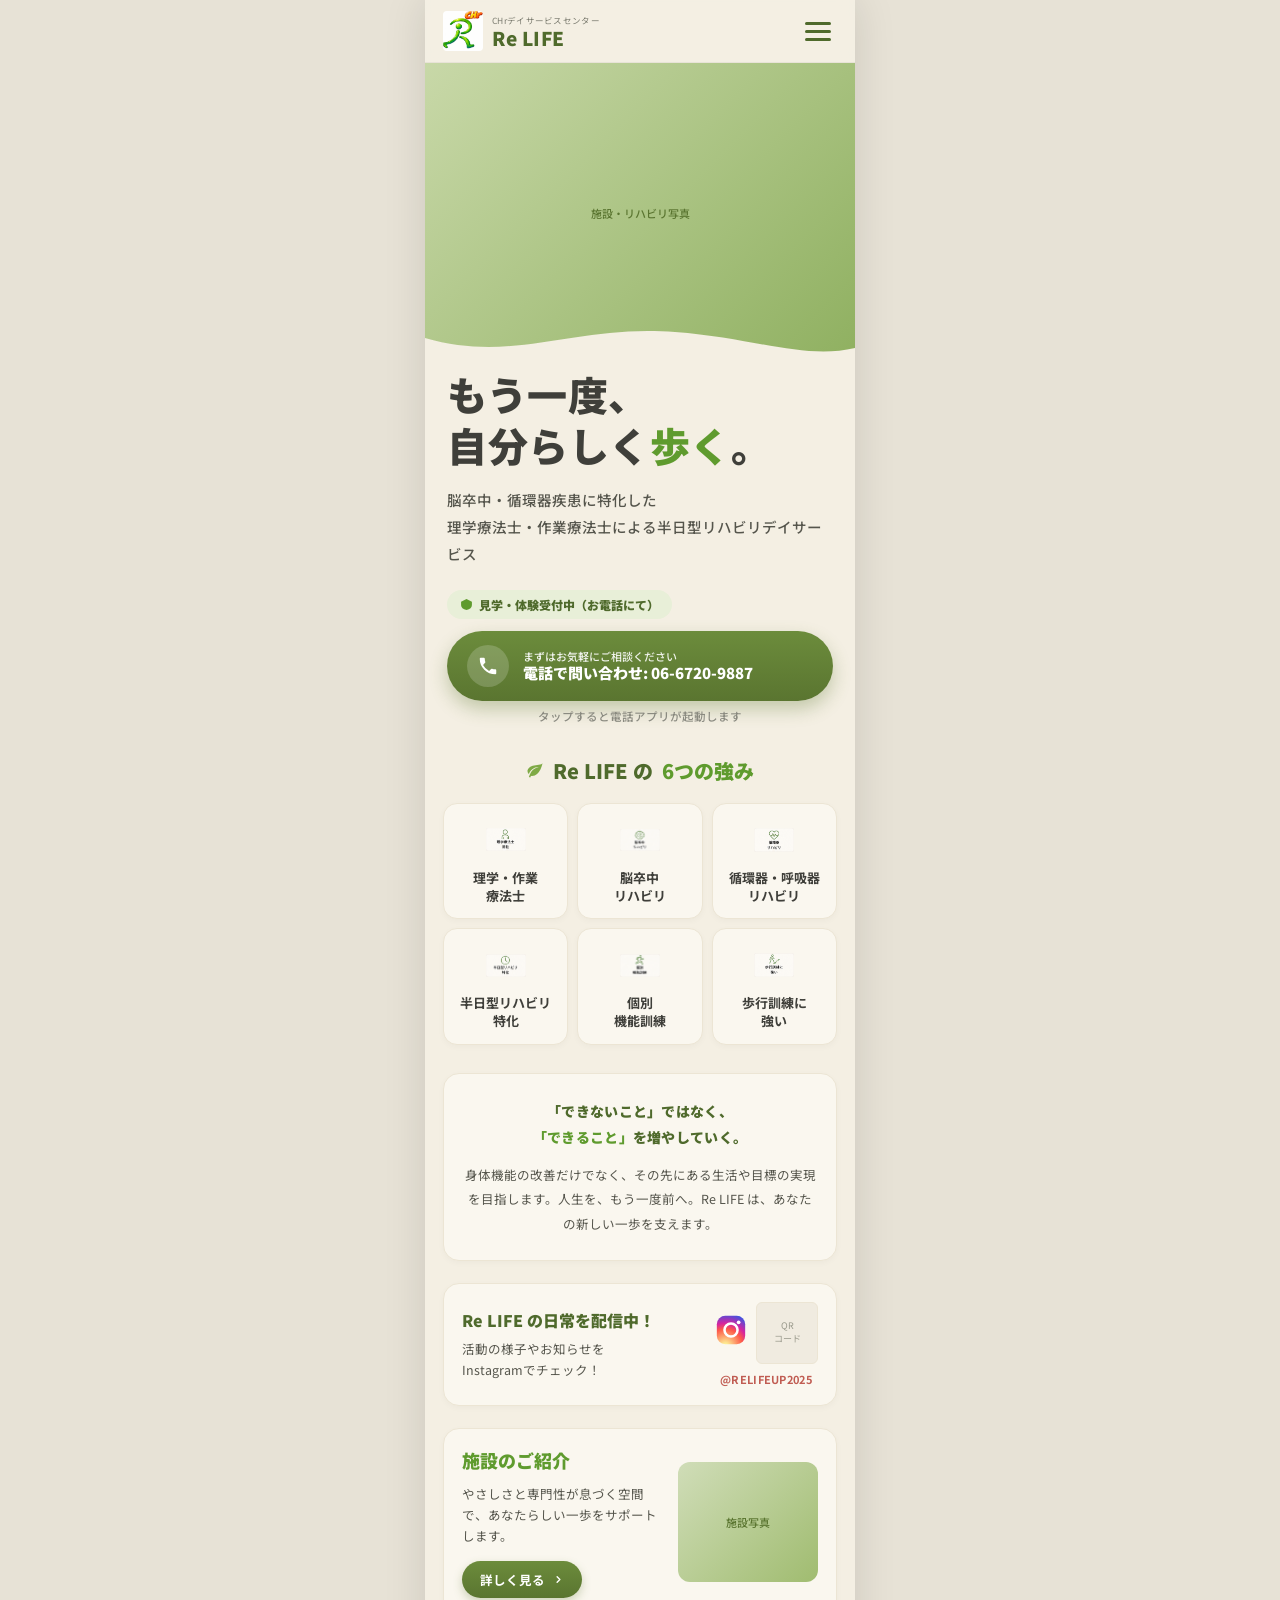
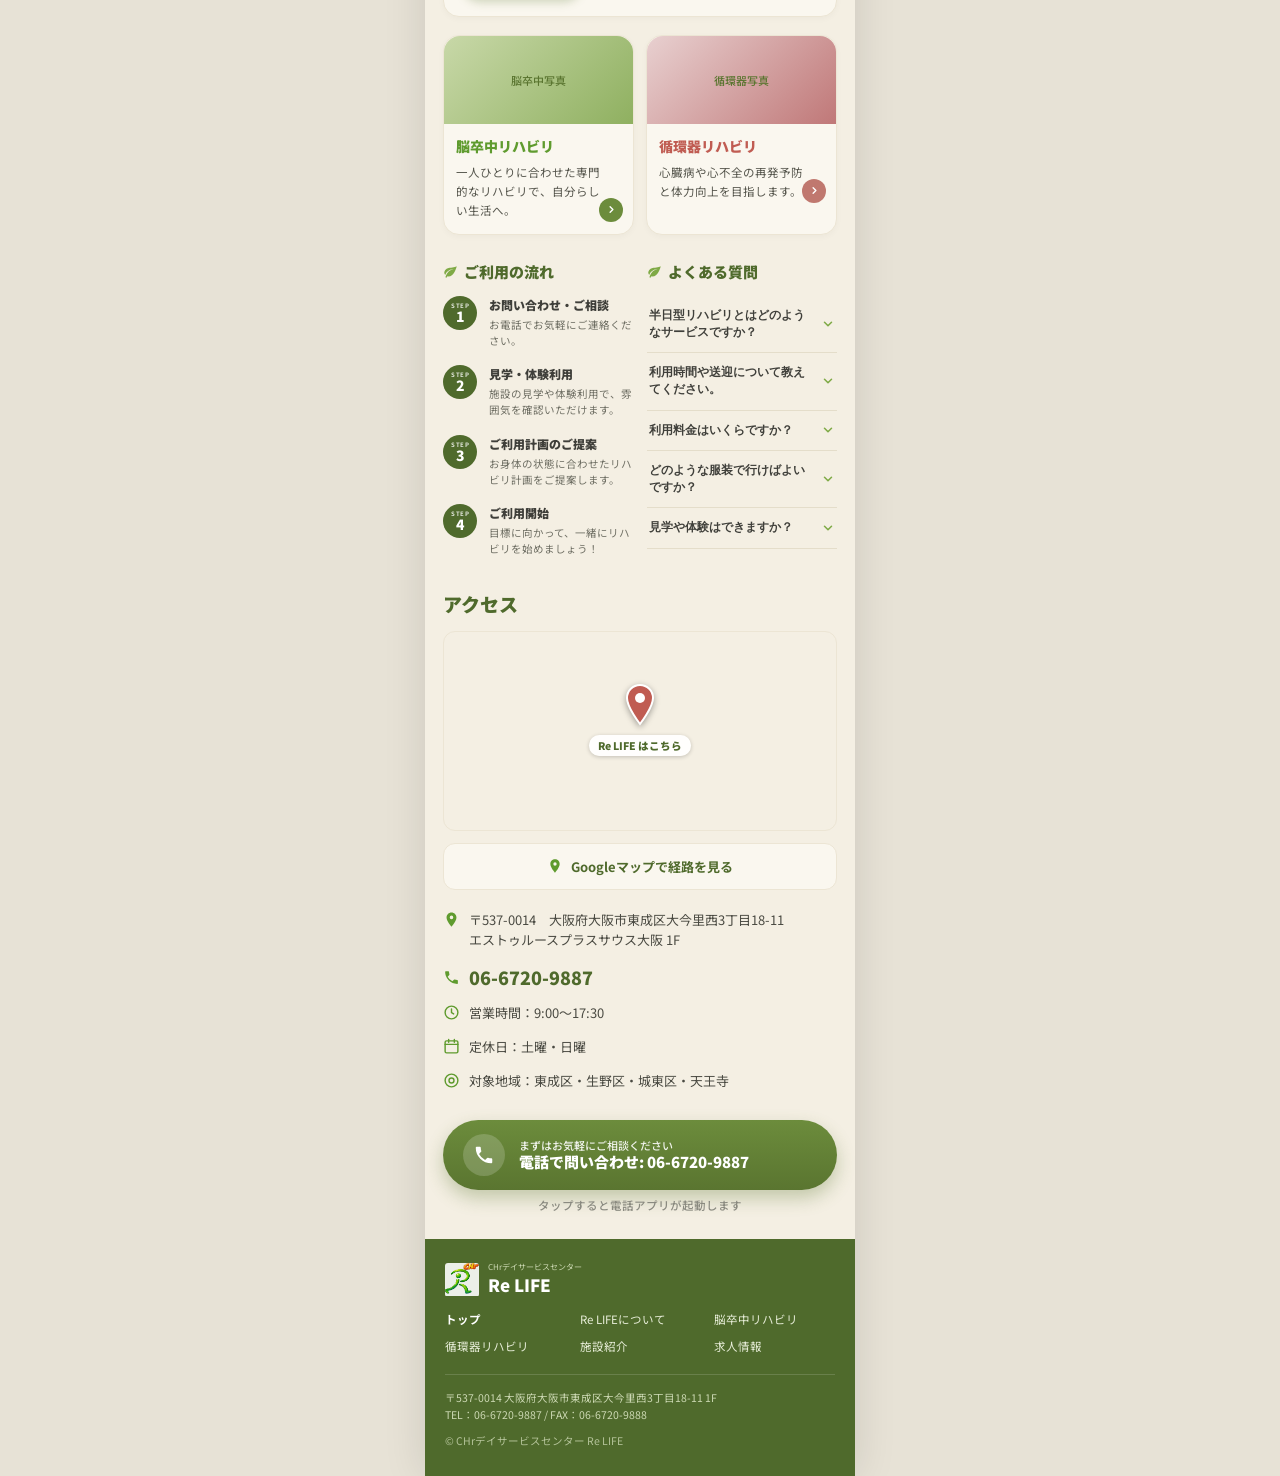
==== index.html @ 4ea11480 "施設紹介ページを新規作成、TOPページのフッターナビを他ページと統一" ====
<!DOCTYPE html>
<html lang="ja">
<head>
<meta charset="UTF-8">
<meta name="viewport" content="width=device-width, initial-scale=1">
<title>CHrデイサービスセンター Re LIFE｜脳卒中・循環器リハビリ専門の半日型デイサービス</title>
<meta name="description" content="大阪市東成区の半日型リハビリデイサービス。理学療法士常駐で脳卒中・循環器疾患に特化。歩行訓練・個別機能訓練で在宅生活を支援します。">
<link rel="preconnect" href="https://fonts.googleapis.com">
<link rel="preconnect" href="https://fonts.gstatic.com" crossorigin>
<link href="https://fonts.googleapis.com/css2?family=Noto+Sans+JP:wght@400;500;700;900&display=swap" rel="stylesheet">
<link rel="stylesheet" href="style.css">
</head>
<body>
<div class="lp">

  <!-- HEADER -->
  <header class="site-header">
    <a href="index.html" class="site-header__logo">
      <img src="素材/ロゴ/logo_chr_relife.jpg" alt="Re LIFE ロゴ" class="site-header__logo-img">
      <div>
        <div class="site-header__sub">CHrデイサービスセンター</div>
        <div class="site-header__name">Re LIFE</div>
      </div>
    </a>
    <button class="menu-btn" onclick="toggleMenu()" aria-label="メニュー">
      <span></span><span></span><span></span>
    </button>
  </header>

  <!-- NAV DRAWER -->
  <nav class="nav-drawer" id="navDrawer">
    <button class="nav-drawer__close" onclick="toggleMenu()" aria-label="閉じる">✕</button>
    <ul>
      <li><a href="index.html" class="current">トップ</a></li>
      <li><a href="about.html">Re LIFEについて</a></li>
      <li><a href="nosotchu-reha.html">脳卒中リハビリ</a></li>
      <li><a href="junkanki-reha.html">循環器リハビリ</a></li>
      <li><a href="facility.html">施設紹介</a></li>
      <li><a href="recruit.html">求人情報</a></li>
    </ul>
    <a href="tel:0667209887" class="nav-drawer__tel">
      <svg viewBox="0 0 24 24" width="18" height="18" fill="#5f9b2e" aria-hidden="true"><path d="M6.62 10.79a15.53 15.53 0 0 0 6.59 6.59l2.2-2.2a1 1 0 0 1 1.02-.24 11.36 11.36 0 0 0 3.57.57 1 1 0 0 1 1 1V20a1 1 0 0 1-1 1A17 17 0 0 1 3 4a1 1 0 0 1 1-1h3.5a1 1 0 0 1 1 1c0 1.25.2 2.45.57 3.57a1 1 0 0 1-.25 1.02l-2.2 2.2z"></path></svg>
      06-6720-9887
    </a>
  </nav>

  <!-- HERO -->
  <section style="position:relative;">
    <div style="position:relative;width:100%;height:300px;overflow:hidden;">
      <div class="img-ph">施設・リハビリ写真</div>
      <svg viewBox="0 0 430 46" preserveAspectRatio="none" style="position:absolute;left:0;bottom:-1px;width:100%;height:46px;display:block;" aria-hidden="true">
        <path d="M0,46 L0,20 C90,46 150,6 250,14 C330,20 380,42 430,30 L430,46 Z" fill="#f4efe3"></path>
      </svg>
    </div>
    <div style="padding:6px 22px 4px;">
      <h1 style="font-size:40px;font-weight:900;line-height:1.28;letter-spacing:.5px;">もう一度、<br>自分らしく<span style="color:var(--green);">歩く</span>。</h1>
      <p style="margin-top:16px;font-size:14.5px;line-height:1.85;color:var(--text-body);font-weight:500;">脳卒中・循環器疾患に特化した<br>理学療法士・作業療法士による半日型リハビリデイサービス</p>
    </div>
    <div style="padding:18px 22px 6px;">
      <div style="display:inline-flex;align-items:center;gap:6px;background:var(--green-pale);color:var(--green-dark);font-size:12px;font-weight:900;padding:6px 13px;border-radius:30px;margin-bottom:12px;">
        <svg viewBox="0 0 24 24" width="13" height="13" fill="var(--green)" aria-hidden="true"><path d="M12 2L2 7v6c0 5 3.5 8 10 9 6.5-1 10-4 10-9V7L12 2z"></path></svg>
        見学・体験受付中（お電話にて）
      </div>
      <a href="tel:0667209887" class="cta-bar">
        <span class="cta-bar__icon">
          <svg viewBox="0 0 24 24" width="22" height="22" fill="#fff" aria-hidden="true"><path d="M6.62 10.79a15.53 15.53 0 0 0 6.59 6.59l2.2-2.2a1 1 0 0 1 1.02-.24 11.36 11.36 0 0 0 3.57.57 1 1 0 0 1 1 1V20a1 1 0 0 1-1 1A17 17 0 0 1 3 4a1 1 0 0 1 1-1h3.5a1 1 0 0 1 1 1c0 1.25.2 2.45.57 3.57a1 1 0 0 1-.25 1.02l-2.2 2.2z"></path></svg>
        </span>
        <div class="cta-bar__text">
          <small>まずはお気軽にご相談ください</small>
          <strong>電話で問い合わせ: 06-6720-9887</strong>
        </div>
      </a>
      <p class="tel-note">タップすると電話アプリが起動します</p>
    </div>
  </section>

  <!-- STRENGTHS -->
  <section style="padding:26px 18px 8px;">
    <h2 class="section-heading">
      <svg viewBox="0 0 24 24" width="18" height="18" fill="var(--green-light)" aria-hidden="true"><path d="M17 8C8 10 5.9 16.17 3.82 21.34l1.89.66.95-2.3c.48.17.98.3 1.34.3C19 20 22 3 22 3c-1 2-8 2.25-13 3.25S2 11.5 2 13.5s1.75 3.75 1.75 3.75C7 8 17 8 17 8z"></path></svg>
      Re LIFE の <span style="color:var(--green);">6つの強み</span>
    </h2>
    <div class="strength-grid">
      <div class="strength-card">
        <img src="素材/アイコン/1_rigakuryoho.png" alt="" width="40" height="40">
        <div class="strength-card__label">理学・作業<br>療法士</div>
      </div>
      <div class="strength-card">
        <img src="素材/アイコン/2_nosotchu.png" alt="" width="40" height="40">
        <div class="strength-card__label">脳卒中<br>リハビリ</div>
      </div>
      <div class="strength-card">
        <img src="素材/アイコン/3_junkanki.png" alt="" width="40" height="40">
        <div class="strength-card__label">循環器・呼吸器<br>リハビリ</div>
      </div>
      <div class="strength-card">
        <img src="素材/アイコン/4_han-nichigata.png" alt="" width="40" height="40">
        <div class="strength-card__label">半日型リハビリ<br>特化</div>
      </div>
      <div class="strength-card">
        <img src="素材/アイコン/5_kobetsu.png" alt="" width="40" height="40">
        <div class="strength-card__label">個別<br>機能訓練</div>
      </div>
      <div class="strength-card">
        <img src="素材/アイコン/6_hokokunren.png" alt="" width="40" height="40">
        <div class="strength-card__label">歩行訓練に<br>強い</div>
      </div>
    </div>
  </section>

  <!-- PHILOSOPHY -->
  <section style="padding:20px 18px 8px;">
    <div class="card" style="padding:24px 20px;text-align:center;">
      <p style="font-size:14px;font-weight:900;line-height:1.9;color:var(--green-dark);letter-spacing:.3px;">「できないこと」ではなく、<br><span style="color:var(--green);">「できること」</span>を増やしていく。</p>
      <p style="margin-top:12px;font-size:12.5px;line-height:1.95;color:var(--text-body);">身体機能の改善だけでなく、その先にある生活や目標の実現を目指します。人生を、もう一度前へ。Re LIFE は、あなたの新しい一歩を支えます。</p>
    </div>
  </section>

  <!-- INSTAGRAM -->
  <section style="padding:14px 18px;">
    <div class="card" style="padding:18px;display:flex;align-items:center;gap:14px;">
      <div style="flex:1;">
        <h3 style="font-size:16px;font-weight:900;color:var(--green-dark);margin-bottom:7px;">Re LIFE の日常を配信中！</h3>
        <p style="font-size:12.5px;line-height:1.65;color:var(--text-body);">活動の様子やお知らせを<br>Instagramでチェック！</p>
      </div>
      <div style="text-align:center;flex:none;">
        <div style="display:flex;align-items:center;justify-content:center;gap:8px;margin-bottom:7px;">
          <a href="https://www.instagram.com/relifeup2025" target="_blank" rel="noopener noreferrer" aria-label="Instagram @relifeup2025">
            <svg viewBox="0 0 24 24" width="34" height="34">
              <defs><radialGradient id="ig" cx="30%" cy="107%" r="135%"><stop offset="0%" stop-color="#fdf497"></stop><stop offset="5%" stop-color="#fdf497"></stop><stop offset="45%" stop-color="#fd5949"></stop><stop offset="60%" stop-color="#d6249f"></stop><stop offset="90%" stop-color="#285AEB"></stop></radialGradient></defs>
              <rect x="2" y="2" width="20" height="20" rx="6" fill="url(#ig)"></rect>
              <circle cx="12" cy="12" r="4.6" fill="none" stroke="#fff" stroke-width="1.8"></circle>
              <circle cx="17.4" cy="6.6" r="1.3" fill="#fff"></circle>
            </svg>
          </a>
          <!-- QRコードをここに差し替え -->
          <div style="width:62px;height:62px;border:1px solid var(--card-border);border-radius:6px;background:#f0ebe0;display:flex;align-items:center;justify-content:center;">
            <span style="font-size:9px;color:#9a9a8c;text-align:center;line-height:1.4;">QR<br>コード</span>
          </div>
        </div>
        <div style="font-size:11px;font-weight:700;color:var(--red);letter-spacing:.3px;">@RELIFEUP2025</div>
      </div>
    </div>
  </section>

  <!-- FACILITY -->
  <section style="padding:8px 18px;">
    <div class="card" style="padding:18px;display:flex;gap:14px;align-items:center;">
      <div style="flex:1;">
        <h3 style="font-size:18px;font-weight:900;color:var(--green);margin-bottom:10px;">施設のご紹介</h3>
        <p style="font-size:12.5px;line-height:1.7;color:var(--text-body);margin-bottom:14px;">やさしさと専門性が息づく空間で、あなたらしい一歩をサポートします。</p>
        <a href="facility.html" style="display:inline-flex;align-items:center;gap:8px;text-decoration:none;background:linear-gradient(180deg,var(--green-mid),var(--green-btn));color:#fff;font-size:12.5px;font-weight:700;padding:9px 18px;border-radius:30px;box-shadow:0 4px 10px rgba(90,117,48,.28);">
          詳しく見る
          <svg viewBox="0 0 24 24" width="11" height="11" fill="none" stroke="#fff" stroke-width="3" stroke-linecap="round" stroke-linejoin="round" aria-hidden="true"><path d="M9 6l6 6-6 6"></path></svg>
        </a>
      </div>
      <!-- 施設写真をここに差し替え -->
      <div style="width:140px;height:120px;flex:none;border-radius:12px;overflow:hidden;">
        <div class="img-ph" style="background:linear-gradient(135deg,#d0ddb8,#a0bc70);">施設写真</div>
      </div>
    </div>
  </section>

  <!-- TWO REHAB CARDS -->
  <section style="padding:10px 18px 8px;display:grid;grid-template-columns:1fr 1fr;gap:12px;">
    <a href="nosotchu-reha.html" style="text-decoration:none;color:inherit;" class="card" style="border-radius:16px;overflow:hidden;">
      <div style="overflow:hidden;border-radius:16px;">
        <div style="width:100%;height:88px;overflow:hidden;">
          <div class="img-ph" style="height:88px;background:linear-gradient(135deg,#c8d8a8,#8fb060);">脳卒中写真</div>
        </div>
        <div style="padding:12px 12px 14px;position:relative;">
          <h3 style="font-size:14px;font-weight:900;color:var(--green);margin-bottom:7px;">脳卒中リハビリ</h3>
          <p style="font-size:11.5px;line-height:1.65;color:var(--text-body);padding-right:18px;">一人ひとりに合わせた専門的なリハビリで、自分らしい生活へ。</p>
          <span style="position:absolute;right:10px;bottom:12px;width:24px;height:24px;border-radius:50%;background:var(--green-mid);display:flex;align-items:center;justify-content:center;">
            <svg viewBox="0 0 24 24" width="11" height="11" fill="none" stroke="#fff" stroke-width="3" stroke-linecap="round" stroke-linejoin="round" aria-hidden="true"><path d="M9 6l6 6-6 6"></path></svg>
          </span>
        </div>
      </div>
    </a>
    <a href="junkanki-reha.html" style="text-decoration:none;color:inherit;" class="card" style="border-radius:16px;overflow:hidden;">
      <div style="overflow:hidden;border-radius:16px;">
        <div style="width:100%;height:88px;overflow:hidden;">
          <div class="img-ph" style="height:88px;background:linear-gradient(135deg,#e8d0d0,#c07878);">循環器写真</div>
        </div>
        <div style="padding:12px 12px 14px;position:relative;">
          <h3 style="font-size:14px;font-weight:900;color:var(--red);margin-bottom:7px;">循環器リハビリ</h3>
          <p style="font-size:11.5px;line-height:1.65;color:var(--text-body);padding-right:18px;">心臓病や心不全の再発予防と体力向上を目指します。</p>
          <span style="position:absolute;right:10px;bottom:12px;width:24px;height:24px;border-radius:50%;background:var(--red-mid);display:flex;align-items:center;justify-content:center;">
            <svg viewBox="0 0 24 24" width="11" height="11" fill="none" stroke="#fff" stroke-width="3" stroke-linecap="round" stroke-linejoin="round" aria-hidden="true"><path d="M9 6l6 6-6 6"></path></svg>
          </span>
        </div>
      </div>
    </a>
  </section>

  <!-- FLOW + FAQ -->
  <section style="padding:18px 18px 6px;display:grid;grid-template-columns:1fr 1fr;gap:14px;align-items:start;">

    <div>
      <h2 class="section-heading section-heading--sm">
        <svg viewBox="0 0 24 24" width="15" height="15" fill="var(--green-light)" aria-hidden="true"><path d="M17 8C8 10 5.9 16.17 3.82 21.34l1.89.66.95-2.3c.48.17.98.3 1.34.3C19 20 22 3 22 3c-1 2-8 2.25-13 3.25S2 11.5 2 13.5s1.75 3.75 1.75 3.75C7 8 17 8 17 8z"></path></svg>
        ご利用の流れ
      </h2>
      <div class="step-item">
        <div class="step-circle"><span class="step-circle__label">STEP</span><span class="step-circle__num">1</span></div>
        <h4 class="step-title">お問い合わせ・ご相談</h4>
        <p class="step-desc">お電話でお気軽にご連絡ください。</p>
      </div>
      <div class="step-item">
        <div class="step-circle"><span class="step-circle__label">STEP</span><span class="step-circle__num">2</span></div>
        <h4 class="step-title">見学・体験利用</h4>
        <p class="step-desc">施設の見学や体験利用で、雰囲気を確認いただけます。</p>
      </div>
      <div class="step-item">
        <div class="step-circle"><span class="step-circle__label">STEP</span><span class="step-circle__num">3</span></div>
        <h4 class="step-title">ご利用計画のご提案</h4>
        <p class="step-desc">お身体の状態に合わせたリハビリ計画をご提案します。</p>
      </div>
      <div class="step-item">
        <div class="step-circle"><span class="step-circle__label">STEP</span><span class="step-circle__num">4</span></div>
        <h4 class="step-title">ご利用開始</h4>
        <p class="step-desc">目標に向かって、一緒にリハビリを始めましょう！</p>
      </div>
    </div>

    <div>
      <h2 class="section-heading section-heading--sm">
        <svg viewBox="0 0 24 24" width="15" height="15" fill="var(--green-light)" aria-hidden="true"><path d="M17 8C8 10 5.9 16.17 3.82 21.34l1.89.66.95-2.3c.48.17.98.3 1.34.3C19 20 22 3 22 3c-1 2-8 2.25-13 3.25S2 11.5 2 13.5s1.75 3.75 1.75 3.75C7 8 17 8 17 8z"></path></svg>
        よくある質問
      </h2>
      <div class="faq-item">
        <button class="faq-btn">
          <span class="faq-btn__q">半日型リハビリとはどのようなサービスですか？</span>
          <svg class="faq-chev" viewBox="0 0 24 24" width="14" height="14" fill="none" stroke="var(--green-light)" stroke-width="2.6" stroke-linecap="round" stroke-linejoin="round" aria-hidden="true"><path d="M6 9l6 6 6-6"></path></svg>
        </button>
        <div class="faq-a"><p>午前または午後の約3〜4時間、リハビリと機能訓練に集中して取り組むデイサービスです。入浴や食事はなく、運動に特化しています。</p></div>
      </div>
      <div class="faq-item">
        <button class="faq-btn">
          <span class="faq-btn__q">利用時間や送迎について教えてください。</span>
          <svg class="faq-chev" viewBox="0 0 24 24" width="14" height="14" fill="none" stroke="var(--green-light)" stroke-width="2.6" stroke-linecap="round" stroke-linejoin="round" aria-hidden="true"><path d="M6 9l6 6 6-6"></path></svg>
        </button>
        <div class="faq-a"><p>営業時間は9:00〜17:30です。ご自宅までの送迎にも対応しておりますので、お気軽にご相談ください。</p></div>
      </div>
      <div class="faq-item">
        <button class="faq-btn">
          <span class="faq-btn__q">利用料金はいくらですか？</span>
          <svg class="faq-chev" viewBox="0 0 24 24" width="14" height="14" fill="none" stroke="var(--green-light)" stroke-width="2.6" stroke-linecap="round" stroke-linejoin="round" aria-hidden="true"><path d="M6 9l6 6 6-6"></path></svg>
        </button>
        <div class="faq-a"><p>介護保険の認定区分により異なります。詳しい料金はお問い合わせいただくか、見学時にご説明いたします。</p></div>
      </div>
      <div class="faq-item">
        <button class="faq-btn">
          <span class="faq-btn__q">どのような服装で行けばよいですか？</span>
          <svg class="faq-chev" viewBox="0 0 24 24" width="14" height="14" fill="none" stroke="var(--green-light)" stroke-width="2.6" stroke-linecap="round" stroke-linejoin="round" aria-hidden="true"><path d="M6 9l6 6 6-6"></path></svg>
        </button>
        <div class="faq-a"><p>動きやすい服装と運動靴をおすすめしています。着替えのご持参も可能です。</p></div>
      </div>
      <div class="faq-item">
        <button class="faq-btn">
          <span class="faq-btn__q">見学や体験はできますか？</span>
          <svg class="faq-chev" viewBox="0 0 24 24" width="14" height="14" fill="none" stroke="var(--green-light)" stroke-width="2.6" stroke-linecap="round" stroke-linejoin="round" aria-hidden="true"><path d="M6 9l6 6 6-6"></path></svg>
        </button>
        <div class="faq-a"><p>はい、見学・体験利用を随時受け付けております。お電話（06-6720-9887）にてお気軽にお申し込みください。</p></div>
      </div>
    </div>
  </section>

  <!-- ACCESS -->
  <section style="padding:22px 18px 10px;">
    <h2 style="font-size:19px;font-weight:900;color:var(--green-dark);margin-bottom:14px;">アクセス</h2>
    <div style="position:relative;width:100%;height:200px;border:1px solid var(--card-border);border-radius:12px;overflow:hidden;">
      <iframe
        src="https://www.google.com/maps/embed?pb=!1m18!1m12!1m3!1d3281.5654417361575!2d135.542206!3d34.665676000000005!2m3!1f0!2f0!3f0!3m2!1i1024!2i768!4f13.1!3m3!1m2!1s0x6000de1fafb6d8fb%3A0x19014981fb8c872c!2z44CSNTM3LTAwMTQg5aSn6Ziq5bqc5aSn6Ziq5biC5p2x5oiQ5Yy65aSn5LuK6YeM6KW_77yT5LiB55uu77yR77yY4oiS77yR77yRIOOCqOOCueODiOOCpeODq-ODvOOCueODl-ODqeOCueOCteOCpuOCueWkp-mYqg!5e0!3m2!1sja!2sjp!4v1783400827514!5m2!1sja!2sjp"
        width="100%" height="100%" style="border:0;display:block;"
        allowfullscreen="" loading="lazy" referrerpolicy="strict-origin-when-cross-origin"
        title="CHrデイサービスセンター Re LIFE 所在地マップ"></iframe>
      <div aria-hidden="true" style="position:absolute;left:50%;top:50%;transform:translate(-50%,-100%);pointer-events:none;z-index:2;filter:drop-shadow(0 2px 3px rgba(0,0,0,.35));">
        <svg width="30" height="42" viewBox="0 0 30 42" fill="none" xmlns="http://www.w3.org/2000/svg">
          <path d="M15 1C7.8 1 2 6.8 2 14c0 9.5 13 26 13 26s13-16.5 13-26C28 6.8 22.2 1 15 1z" fill="#c05c52" stroke="#fff" stroke-width="2"></path>
          <circle cx="15" cy="14" r="5" fill="#fff"></circle>
        </svg>
      </div>
      <div style="position:absolute;left:50%;top:50%;transform:translate(-50%,4px);pointer-events:none;z-index:2;background:rgba(255,255,255,.92);color:var(--green-dark);font-size:10.5px;font-weight:900;padding:3px 9px;border-radius:20px;white-space:nowrap;box-shadow:0 1px 4px rgba(0,0,0,.2);">Re LIFE はこちら</div>
    </div>
    <a href="https://www.google.com/maps/dir/?api=1&destination=34.66563,135.542328" target="_blank" rel="noopener noreferrer" style="display:flex;align-items:center;justify-content:center;gap:8px;margin-top:12px;text-decoration:none;background:var(--card-bg);border:1px solid var(--card-border);color:var(--green-dark);font-size:13px;font-weight:700;padding:13px;border-radius:12px;">
      <svg viewBox="0 0 24 24" width="16" height="16" fill="var(--green)" aria-hidden="true"><path d="M12 2C8.13 2 5 5.13 5 9c0 5.25 7 13 7 13s7-7.75 7-13c0-3.87-3.13-7-7-7zm0 9.5A2.5 2.5 0 1 1 12 6.5a2.5 2.5 0 0 1 0 5z"></path></svg>
      Googleマップで経路を見る
    </a>
    <div style="margin-top:20px;display:flex;flex-direction:column;gap:13px;">
      <div style="display:flex;gap:9px;font-size:13px;line-height:1.6;color:#4a4a42;">
        <svg viewBox="0 0 24 24" width="17" height="17" fill="var(--green)" style="flex:none;margin-top:1px;" aria-hidden="true"><path d="M12 2C8.13 2 5 5.13 5 9c0 5.25 7 13 7 13s7-7.75 7-13c0-3.87-3.13-7-7-7zm0 9.5A2.5 2.5 0 1 1 12 6.5a2.5 2.5 0 0 1 0 5z"></path></svg>
        <span>〒537-0014　大阪府大阪市東成区大今里西3丁目18-11<br>エストゥルースプラスサウス大阪 1F</span>
      </div>
      <a href="tel:0667209887" style="display:flex;gap:9px;align-items:center;text-decoration:none;font-size:18px;font-weight:900;color:var(--green-dark);">
        <svg viewBox="0 0 24 24" width="17" height="17" fill="var(--green)" style="flex:none;" aria-hidden="true"><path d="M6.62 10.79a15.53 15.53 0 0 0 6.59 6.59l2.2-2.2a1 1 0 0 1 1.02-.24 11.36 11.36 0 0 0 3.57.57 1 1 0 0 1 1 1V20a1 1 0 0 1-1 1A17 17 0 0 1 3 4a1 1 0 0 1 1-1h3.5a1 1 0 0 1 1 1c0 1.25.2 2.45.57 3.57a1 1 0 0 1-.25 1.02l-2.2 2.2z"></path></svg>
        06-6720-9887
      </a>
      <div style="display:flex;gap:9px;font-size:13px;line-height:1.6;color:#4a4a42;">
        <svg viewBox="0 0 24 24" width="17" height="17" fill="none" stroke="var(--green)" stroke-width="2" style="flex:none;margin-top:1px;" aria-hidden="true"><circle cx="12" cy="12" r="9"></circle><path d="M12 7v5l3 2" stroke-linecap="round"></path></svg>
        <span>営業時間：9:00〜17:30</span>
      </div>
      <div style="display:flex;gap:9px;font-size:13px;line-height:1.6;color:#4a4a42;">
        <svg viewBox="0 0 24 24" width="17" height="17" fill="none" stroke="var(--green)" stroke-width="2" style="flex:none;margin-top:1px;" aria-hidden="true"><rect x="3" y="4" width="18" height="17" rx="2"></rect><path d="M3 9h18M8 2v4M16 2v4" stroke-linecap="round"></path></svg>
        <span>定休日：土曜・日曜</span>
      </div>
      <div style="display:flex;gap:9px;font-size:13px;line-height:1.6;color:#4a4a42;">
        <svg viewBox="0 0 24 24" width="17" height="17" fill="none" stroke="var(--green)" stroke-width="2" style="flex:none;margin-top:1px;" aria-hidden="true"><circle cx="12" cy="12" r="9"></circle><circle cx="12" cy="12" r="3.5"></circle></svg>
        <span>対象地域：東成区・生野区・城東区・天王寺</span>
      </div>
    </div>
  </section>

  <!-- BOTTOM CTA -->
  <section style="padding:18px 18px 26px;">
    <a href="tel:0667209887" class="cta-bar">
      <span class="cta-bar__icon">
        <svg viewBox="0 0 24 24" width="22" height="22" fill="#fff" aria-hidden="true"><path d="M6.62 10.79a15.53 15.53 0 0 0 6.59 6.59l2.2-2.2a1 1 0 0 1 1.02-.24 11.36 11.36 0 0 0 3.57.57 1 1 0 0 1 1 1V20a1 1 0 0 1-1 1A17 17 0 0 1 3 4a1 1 0 0 1 1-1h3.5a1 1 0 0 1 1 1c0 1.25.2 2.45.57 3.57a1 1 0 0 1-.25 1.02l-2.2 2.2z"></path></svg>
      </span>
      <div class="cta-bar__text">
        <small>まずはお気軽にご相談ください</small>
        <strong>電話で問い合わせ: 06-6720-9887</strong>
      </div>
    </a>
    <p class="tel-note">タップすると電話アプリが起動します</p>
  </section>

  <!-- FOOTER -->
  <footer class="site-footer">
    <div class="site-footer__logo">
      <img src="素材/ロゴ/logo_chr_relife.jpg" alt="Re LIFE ロゴ">
      <div>
        <div class="site-footer__sub">CHrデイサービスセンター</div>
        <div class="site-footer__name">Re LIFE</div>
      </div>
    </div>
    <nav class="site-footer__nav-grid">
      <a href="index.html" class="current">トップ</a>
      <a href="about.html">Re LIFEについて</a>
      <a href="nosotchu-reha.html">脳卒中リハビリ</a>
      <a href="junkanki-reha.html">循環器リハビリ</a>
      <a href="facility.html">施設紹介</a>
      <a href="recruit.html">求人情報</a>
    </nav>
    <div class="site-footer__info">
      〒537-0014 大阪府大阪市東成区大今里西3丁目18-11 1F<br>
      TEL：06-6720-9887 / FAX：06-6720-9888
      <span class="site-footer__copy">© CHrデイサービスセンター Re LIFE</span>
    </div>
  </footer>

</div>
<script>
function toggleMenu() {
  const d = document.getElementById('navDrawer');
  d.style.display = d.style.display === 'none' ? 'block' : 'none';
}
document.querySelectorAll('.faq-btn').forEach(btn => {
  btn.addEventListener('click', () => {
    const panel = btn.nextElementSibling;
    const chev  = btn.querySelector('.faq-chev');
    const isOpen = panel.classList.contains('open');
    document.querySelectorAll('.faq-a').forEach(p => p.classList.remove('open'));
    document.querySelectorAll('.faq-chev').forEach(c => c.style.transform = 'rotate(0deg)');
    if (!isOpen) { panel.classList.add('open'); chev.style.transform = 'rotate(180deg)'; }
  });
});
</script>
</body>
</html>
---- style.css ----
/* ===================================================
   ReLIFE 共通スタイルシート
   =================================================== */

/* --- CSS変数 --- */
:root {
  --green-dark:   #4f6a2c;
  --green:        #5f9b2e;
  --green-mid:    #6c8c3c;
  --green-btn:    #5a7530;
  --green-light:  #7faa46;
  --green-pale:   #e8efd8;
  --page-bg:      #f4efe3;
  --body-bg:      #e7e2d6;
  --text:         #3f3f3a;
  --text-body:    #55554c;
  --text-sub:     #6f6f64;
  --text-muted:   #7a7a6e;
  --card-bg:      #faf7ef;
  --card-border:  #ece5d4;
  --red:          #c05c52;
  --red-mid:      #c0786f;
}

/* --- ベース --- */
*, *::before, *::after { box-sizing: border-box; margin: 0; padding: 0; }
html, body { background: var(--body-bg); }
body {
  font-family: 'Noto Sans JP', sans-serif;
  -webkit-font-smoothing: antialiased;
  color: var(--text);
}

/* --- ページラッパー --- */
.lp {
  max-width: 430px;
  margin: 0 auto;
  background: var(--page-bg);
  min-height: 100vh;
  box-shadow: 0 0 40px rgba(0,0,0,.12);
  position: relative;
  overflow: hidden;
}
.lp ::selection { background: #c7d7a6; }

/* ===================================================
   ヘッダー
   =================================================== */
.site-header {
  position: sticky;
  top: 0;
  z-index: 40;
  display: flex;
  align-items: center;
  justify-content: space-between;
  padding: 11px 18px;
  background: rgba(244,239,227,.92);
  backdrop-filter: blur(8px);
  border-bottom: 1px solid rgba(0,0,0,.05);
}
.site-header__logo {
  display: flex;
  align-items: center;
  gap: 9px;
  text-decoration: none;
}
.site-header__logo-img {
  width: 40px;
  height: 40px;
  object-fit: contain;
  border-radius: 4px;
  flex: none;
}
.site-header__sub {
  font-size: 8.5px;
  color: var(--text-muted);
  letter-spacing: .3px;
  margin-bottom: 2px;
}
.site-header__name {
  font-size: 19px;
  font-weight: 900;
  color: var(--green-dark);
  letter-spacing: .5px;
  line-height: 1.05;
}
.menu-btn {
  background: none;
  border: none;
  cursor: pointer;
  display: flex;
  flex-direction:column;
  gap: 5px;
  padding: 6px;
}
.menu-btn span {
  display: block;
  width: 26px;
  height: 3px;
  border-radius: 2px;
  background: var(--green-dark);
}

/* ===================================================
   ナビドロワー
   =================================================== */
.nav-drawer {
  display: none;
  position: fixed;
  top: 0;
  left: 50%;
  transform: translateX(-50%);
  width: 100%;
  max-width: 430px;
  height: 100%;
  background: rgba(79,106,44,.97);
  z-index: 50;
  padding: 24px 28px 40px;
  overflow-y: auto;
}
.nav-drawer__close {
  display: block;
  margin-left: auto;
  background: none;
  border: none;
  cursor: pointer;
  color: #fff;
  font-size: 28px;
  line-height: 1;
  margin-bottom: 28px;
}
.nav-drawer ul { list-style: none; }
.nav-drawer a {
  display: block;
  color: #e8eed9;
  text-decoration: none;
  font-size: 16px;
  font-weight: 700;
  padding: 14px 0;
  border-bottom: 1px solid rgba(255,255,255,.15);
}
.nav-drawer a.current { color: #fff; font-weight: 900; }
.nav-drawer li:last-child a { border-bottom: none; }
.nav-drawer__tel {
  display: flex;
  align-items: center;
  justify-content: center;
  gap: 10px;
  margin-top: 28px;
  text-decoration: none;
  background: #fff;
  color: var(--green-dark);
  font-weight: 900;
  font-size: 15px;
  padding: 15px 18px;
  border-radius: 40px;
}

/* ===================================================
   CTAボタン（電話）
   =================================================== */
/* ヒーロー下の横長ボタン */
.btn-tel {
  display: flex;
  align-items: center;
  justify-content: center;
  gap: 10px;
  text-decoration: none;
  background: linear-gradient(180deg, var(--green-mid), var(--green-btn));
  color: #fff;
  font-weight: 700;
  font-size: 16.5px;
  padding: 17px 18px;
  border-radius: 46px;
  box-shadow: 0 8px 18px rgba(90,117,48,.32);
}
.btn-tel__icon {
  width: 30px;
  height: 30px;
  border-radius: 50%;
  background: rgba(255,255,255,.18);
  display: flex;
  align-items: center;
  justify-content: center;
  flex: none;
}

/* ページ下部のバー型CTA */
.cta-bar {
  display: flex;
  align-items: center;
  gap: 14px;
  text-decoration: none;
  background: linear-gradient(180deg, var(--green-mid), var(--green-btn));
  border-radius: 48px;
  padding: 14px 20px;
  box-shadow: 0 8px 18px rgba(90,117,48,.32);
}
.cta-bar__icon {
  width: 42px;
  height: 42px;
  border-radius: 50%;
  background: rgba(255,255,255,.18);
  display: flex;
  align-items: center;
  justify-content: center;
  flex: none;
}
.cta-bar__text { color: #fff; line-height: 1.3; }
.cta-bar__text small { display: block; font-size: 11px; font-weight: 500; opacity: .9; }
.cta-bar__text strong { display: block; font-size: 15px; font-weight: 900; white-space: nowrap; }

/* 発信前の予告文言（電話バナー直下） */
.tel-note {
  margin: 7px 4px 0;
  font-size: 11.5px;
  font-weight: 500;
  color: #8a8a80;
  text-align: center;
}

/* 詳細ページのブロック型CTA */
.cta-block {
  display: block;
  text-decoration: none;
  background: linear-gradient(180deg, var(--green-mid), var(--green-btn));
  border-radius: 24px;
  padding: 20px 22px 22px;
  box-shadow: 0 8px 18px rgba(90,117,48,.32);
}
.cta-block__label {
  display: flex;
  align-items: center;
  justify-content: center;
  gap: 9px;
  margin-bottom: 14px;
  font-size: 13.5px;
  font-weight: 700;
  color: #eef3e2;
}
.cta-block__tel {
  display: flex;
  align-items: center;
  justify-content: center;
  gap: 12px;
}
.cta-block__tel-icon {
  width: 42px;
  height: 42px;
  border-radius: 50%;
  background: rgba(255,255,255,.16);
  display: flex;
  align-items: center;
  justify-content: center;
  flex: none;
}
.cta-block__tel-num {
  font-size: 22px;
  font-weight: 900;
  color: #fff;
  letter-spacing: .5px;
  white-space: nowrap;
}

/* ===================================================
   カード
   =================================================== */
.card {
  background: var(--card-bg);
  border: 1px solid var(--card-border);
  border-radius: 16px;
  box-shadow: 0 2px 6px rgba(0,0,0,.03);
}

/* ===================================================
   画像プレースホルダー（写真が来たら img に差し替え）
   =================================================== */
.img-ph {
  width: 100%;
  height: 100%;
  background: linear-gradient(135deg, #c8d8a8, #8fb060);
  display: flex;
  align-items: center;
  justify-content: center;
  color: #5a7530;
  font-size: 11px;
  font-weight: 500;
}

/* ===================================================
   強み（6グリッド）カード
   =================================================== */
.strength-grid {
  display: grid;
  grid-template-columns: 1fr 1fr 1fr;
  gap: 9px;
}
.strength-card {
  background: var(--card-bg);
  border: 1px solid var(--card-border);
  border-radius: 14px;
  padding: 16px 6px 13px;
  text-align: center;
  box-shadow: 0 2px 6px rgba(0,0,0,.03);
}
.strength-card img {
  display: block;
  margin: 0 auto 9px;
  object-fit: contain;
}
.strength-card__label {
  font-size: 13px;
  font-weight: 700;
  line-height: 1.4;
  color: var(--text);
}

/* ===================================================
   ご利用の流れ（STEP）
   =================================================== */
.step-item {
  position: relative;
  padding-left: 46px;
  padding-bottom: 16px;
}
.step-item:last-child { padding-bottom: 4px; }
.step-circle {
  position: absolute;
  left: 0;
  top: 0;
  width: 34px;
  height: 34px;
  border-radius: 50%;
  background: var(--green-dark);
  color: #fff;
  display: flex;
  flex-direction: column;
  align-items: center;
  justify-content: center;
  line-height: 1;
}
.step-circle__label { font-size: 6px; font-weight: 700; letter-spacing: .5px; opacity: .85; }
.step-circle__num   { font-size: 14px; font-weight: 900; }
.step-title { font-size: 12px; font-weight: 900; color: var(--text); margin-bottom: 4px; }
.step-desc  { font-size: 10.5px; line-height: 1.55; color: var(--text-sub); }

/* ===================================================
   FAQアコーディオン
   =================================================== */
.faq-item { border-bottom: 1px solid #e4ddca; }
.faq-btn {
  width: 100%;
  background: none;
  border: none;
  cursor: pointer;
  display: flex;
  justify-content: space-between;
  align-items: center;
  gap: 8px;
  padding: 11px 2px;
  text-align: left;
}
.faq-btn__q { font-size: 11.5px; font-weight: 700; line-height: 1.5; color: var(--text); }
.faq-chev   { flex: none; transition: transform .3s ease; }
.faq-a {
  overflow: hidden;
  transition: max-height .32s ease, opacity .25s ease;
  max-height: 0;
  opacity: 0;
}
.faq-a.open { max-height: 200px; opacity: 1; }
.faq-a p { font-size: 10.5px; line-height: 1.6; color: var(--text-sub); padding: 0 2px 11px; }

/* ===================================================
   アプローチカード（詳細ページ）
   =================================================== */
.approach-card {
  background: var(--card-bg);
  border-radius: 18px;
  padding: 18px;
  display: flex;
  gap: 15px;
  align-items: center;
  box-shadow: 0 3px 10px rgba(0,0,0,.04);
}
.approach-card__icon {
  width: 74px;
  height: 74px;
  border-radius: 50%;
  background: var(--green-pale);
  display: flex;
  align-items: center;
  justify-content: center;
  flex: none;
}
.approach-card__title { font-size: 15.5px; font-weight: 900; color: var(--green); margin-bottom: 7px; }
.approach-card__desc  { font-size: 12.5px; line-height: 1.7; color: var(--text-body); }

/* ===================================================
   フッター
   =================================================== */
.site-footer {
  background: var(--green-dark);
  color: #e8eed9;
  padding: 24px 20px 26px;
}
.site-footer__logo {
  display: flex;
  align-items: center;
  gap: 9px;
  margin-bottom: 14px;
}
.site-footer__logo img {
  width: 34px;
  height: 34px;
  object-fit: contain;
  border-radius: 3px;
  opacity: .9;
}
.site-footer__sub  { font-size: 8px;  color: #cdd9b4; line-height: 1.1; }
.site-footer__name { font-size: 17px; font-weight: 900; color: #fff; }
.site-footer__nav-grid {
  display: grid;
  grid-template-columns: 1fr 1fr 1fr;
  gap: 11px 14px;
  font-size: 11.5px;
  margin-bottom: 20px;
}
.site-footer__nav-grid a { color: #e8eed9; text-decoration: none; }
.site-footer__nav-grid a.current { color: #fff; font-weight: 700; }
.site-footer__info {
  font-size: 10.5px;
  line-height: 1.7;
  color: #cdd9b4;
  border-top: 1px solid rgba(255,255,255,.15);
  padding-top: 14px;
}
.site-footer__copy { display: block; margin-top: 8px; opacity: .8; }

/* ===================================================
   チップ（主な内容などのタグ）
   =================================================== */
.chip {
  display: inline-block;
  background: var(--green-pale);
  color: var(--green-dark);
  font-size: 12.5px;
  font-weight: 700;
  line-height: 1;
  padding: 10px 15px;
  border-radius: 30px;
}
.chip--red {
  background: #f6e3e0;
  color: #a24a41;
}

/* ===================================================
   特徴リスト（チェックマーク付き）
   =================================================== */
.feature-list { list-style: none; }
.feature-list li {
  position: relative;
  padding: 10px 0 10px 30px;
  font-size: 13.5px;
  font-weight: 700;
  color: var(--text);
  border-bottom: 1px dashed #d8d2c0;
  line-height: 1.5;
}
.feature-list li:last-child { border-bottom: none; }
.feature-list li::before {
  content: "";
  position: absolute;
  left: 2px;
  top: 12px;
  width: 16px;
  height: 16px;
  background: var(--green);
  border-radius: 50%;
  -webkit-mask: url("data:image/svg+xml,%3Csvg xmlns='http://www.w3.org/2000/svg' viewBox='0 0 24 24'%3E%3Cpath fill='none' stroke='%23fff' stroke-width='3.4' stroke-linecap='round' stroke-linejoin='round' d='M5 12.5l4.5 4.5L19 7'/%3E%3C/svg%3E") center/13px no-repeat;
          mask: url("data:image/svg+xml,%3Csvg xmlns='http://www.w3.org/2000/svg' viewBox='0 0 24 24'%3E%3Cpath fill='none' stroke='%23fff' stroke-width='3.4' stroke-linecap='round' stroke-linejoin='round' d='M5 12.5l4.5 4.5L19 7'/%3E%3C/svg%3E") center/13px no-repeat;
}
.feature-list--red li::before { background: var(--red); }

/* ===================================================
   施設概要テーブル
   =================================================== */
.info-table > div {
  display: flex;
  gap: 12px;
  padding: 14px 0;
  border-bottom: 1px dashed #e0dac8;
}
.info-table > div:last-child { border-bottom: none; }
.info-table dt {
  flex: none;
  width: 92px;
  font-size: 12px;
  font-weight: 900;
  color: var(--green-dark);
  line-height: 1.6;
}
.info-table dd {
  flex: 1;
  font-size: 12.5px;
  font-weight: 500;
  color: var(--text-body);
  line-height: 1.65;
}

/* ===================================================
   共通セクション見出し
   =================================================== */
.section-heading {
  display: flex;
  align-items: center;
  justify-content: center;
  gap: 9px;
  font-size: 20px;
  font-weight: 900;
  color: var(--green-dark);
  margin-bottom: 18px;
}
.section-heading--sm {
  justify-content: flex-start;
  gap: 6px;
  font-size: 15px;
  margin-bottom: 14px;
}
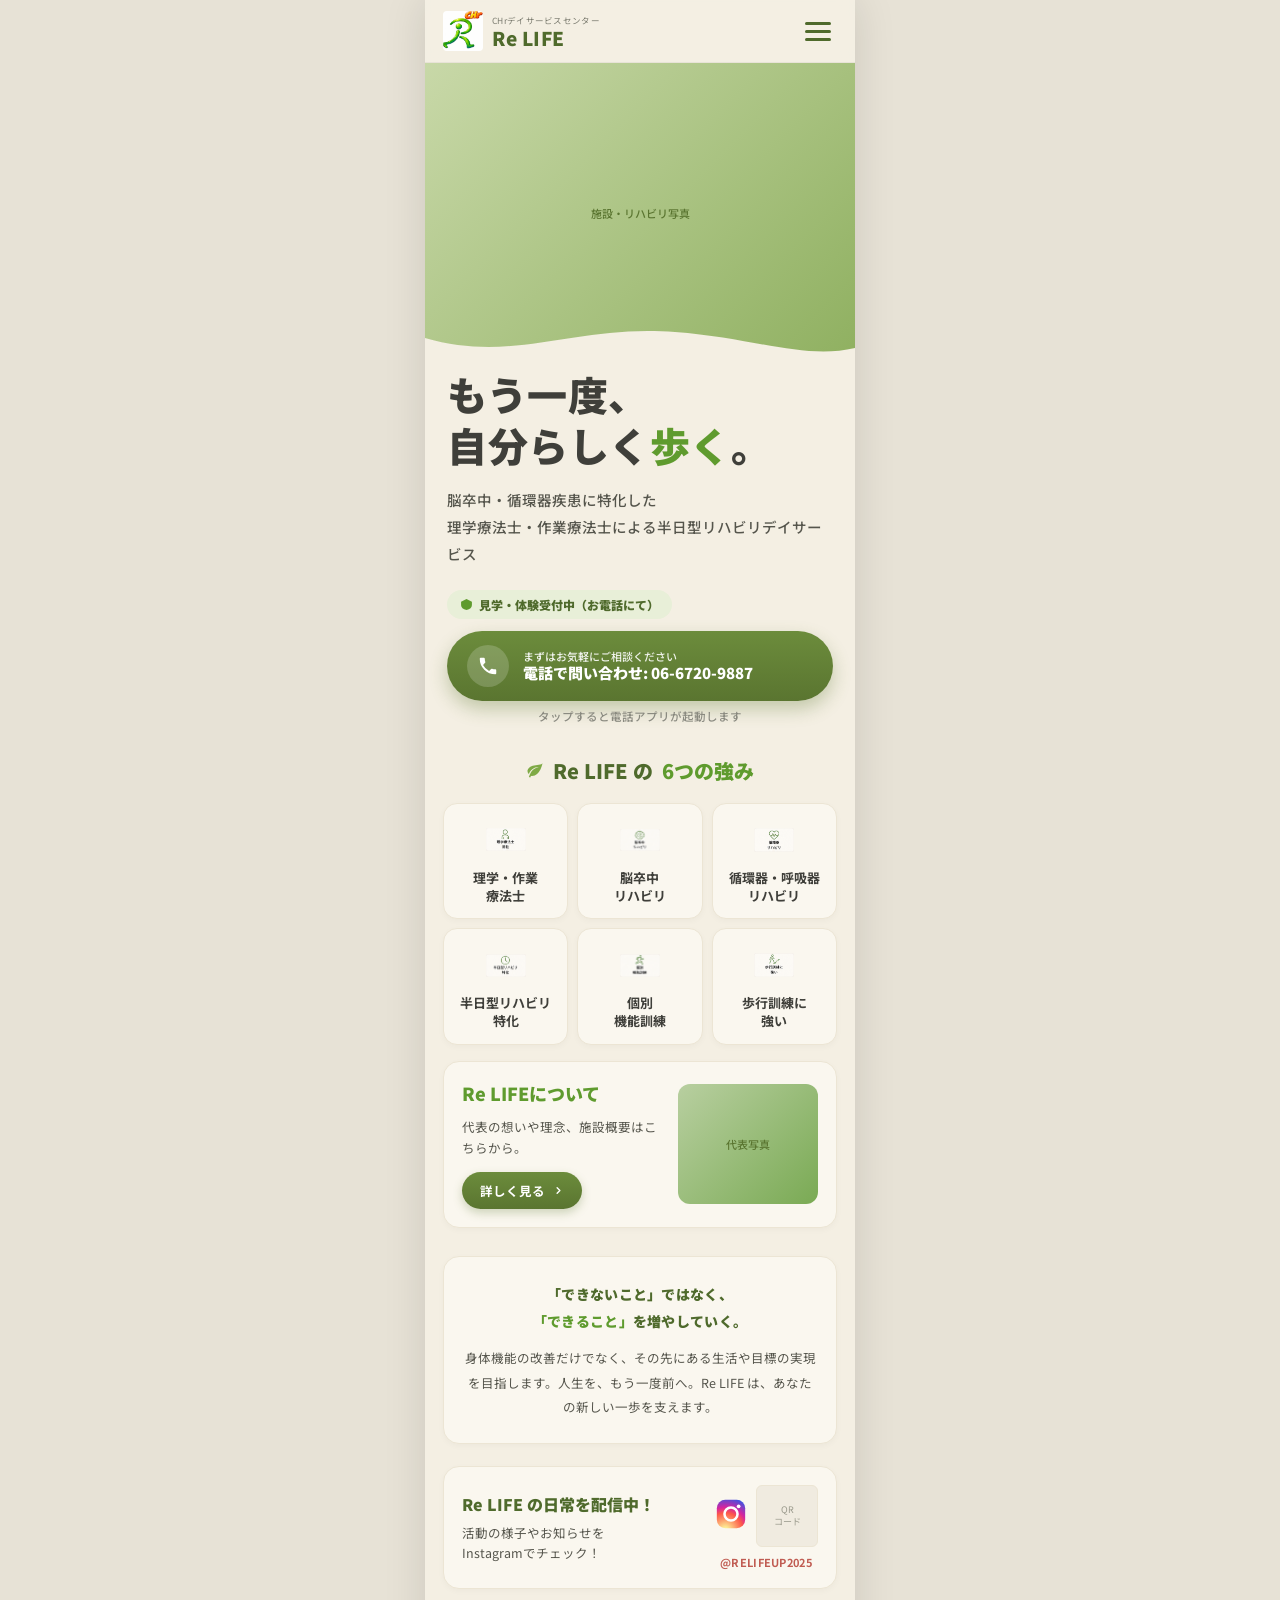
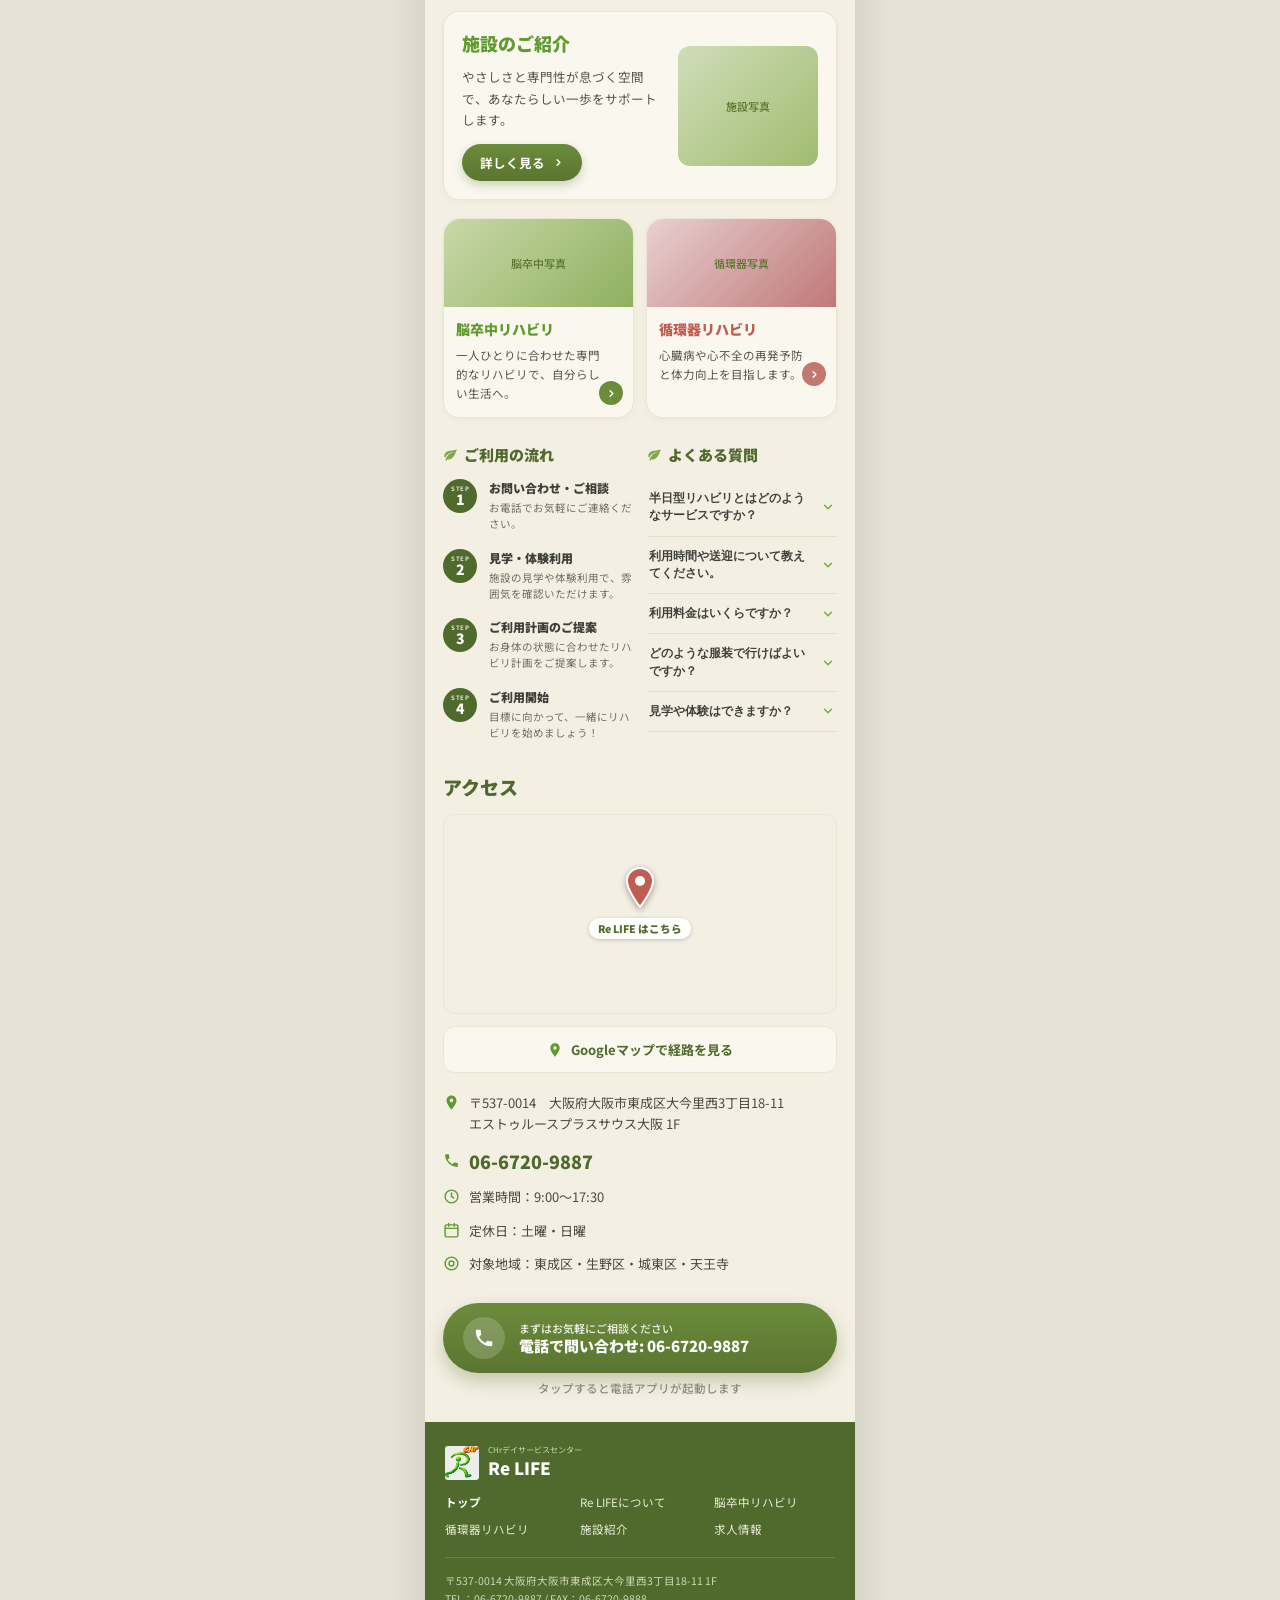
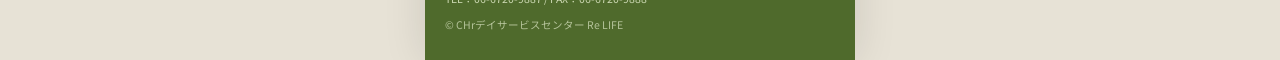
==== commit a98e64ed: "TOPページに『Re LIFEについて』への導線カードを追加" ====
--- a/index.html
+++ b/index.html
@@ -104,6 +104,24 @@
       <div class="strength-card">
         <img src="素材/アイコン/6_hokokunren.png" alt="" width="40" height="40">
         <div class="strength-card__label">歩行訓練に<br>強い</div>
+      </div>
+    </div>
+  </section>
+
+  <!-- ABOUT -->
+  <section style="padding:8px 18px;">
+    <div class="card" style="padding:18px;display:flex;gap:14px;align-items:center;">
+      <div style="flex:1;">
+        <h3 style="font-size:18px;font-weight:900;color:var(--green);margin-bottom:10px;">Re LIFEについて</h3>
+        <p style="font-size:12.5px;line-height:1.7;color:var(--text-body);margin-bottom:14px;">代表の想いや理念、施設概要はこちらから。</p>
+        <a href="about.html" style="display:inline-flex;align-items:center;gap:8px;text-decoration:none;background:linear-gradient(180deg,var(--green-mid),var(--green-btn));color:#fff;font-size:12.5px;font-weight:700;padding:9px 18px;border-radius:30px;box-shadow:0 4px 10px rgba(90,117,48,.28);">
+          詳しく見る
+          <svg viewBox="0 0 24 24" width="11" height="11" fill="none" stroke="#fff" stroke-width="3" stroke-linecap="round" stroke-linejoin="round" aria-hidden="true"><path d="M9 6l6 6-6 6"></path></svg>
+        </a>
+      </div>
+      <!-- 代表 顔写真をここに差し替え -->
+      <div style="width:140px;height:120px;flex:none;border-radius:12px;overflow:hidden;">
+        <div class="img-ph" style="background:linear-gradient(135deg,#b8cfa0,#7aaa54);">代表写真</div>
       </div>
     </div>
   </section>
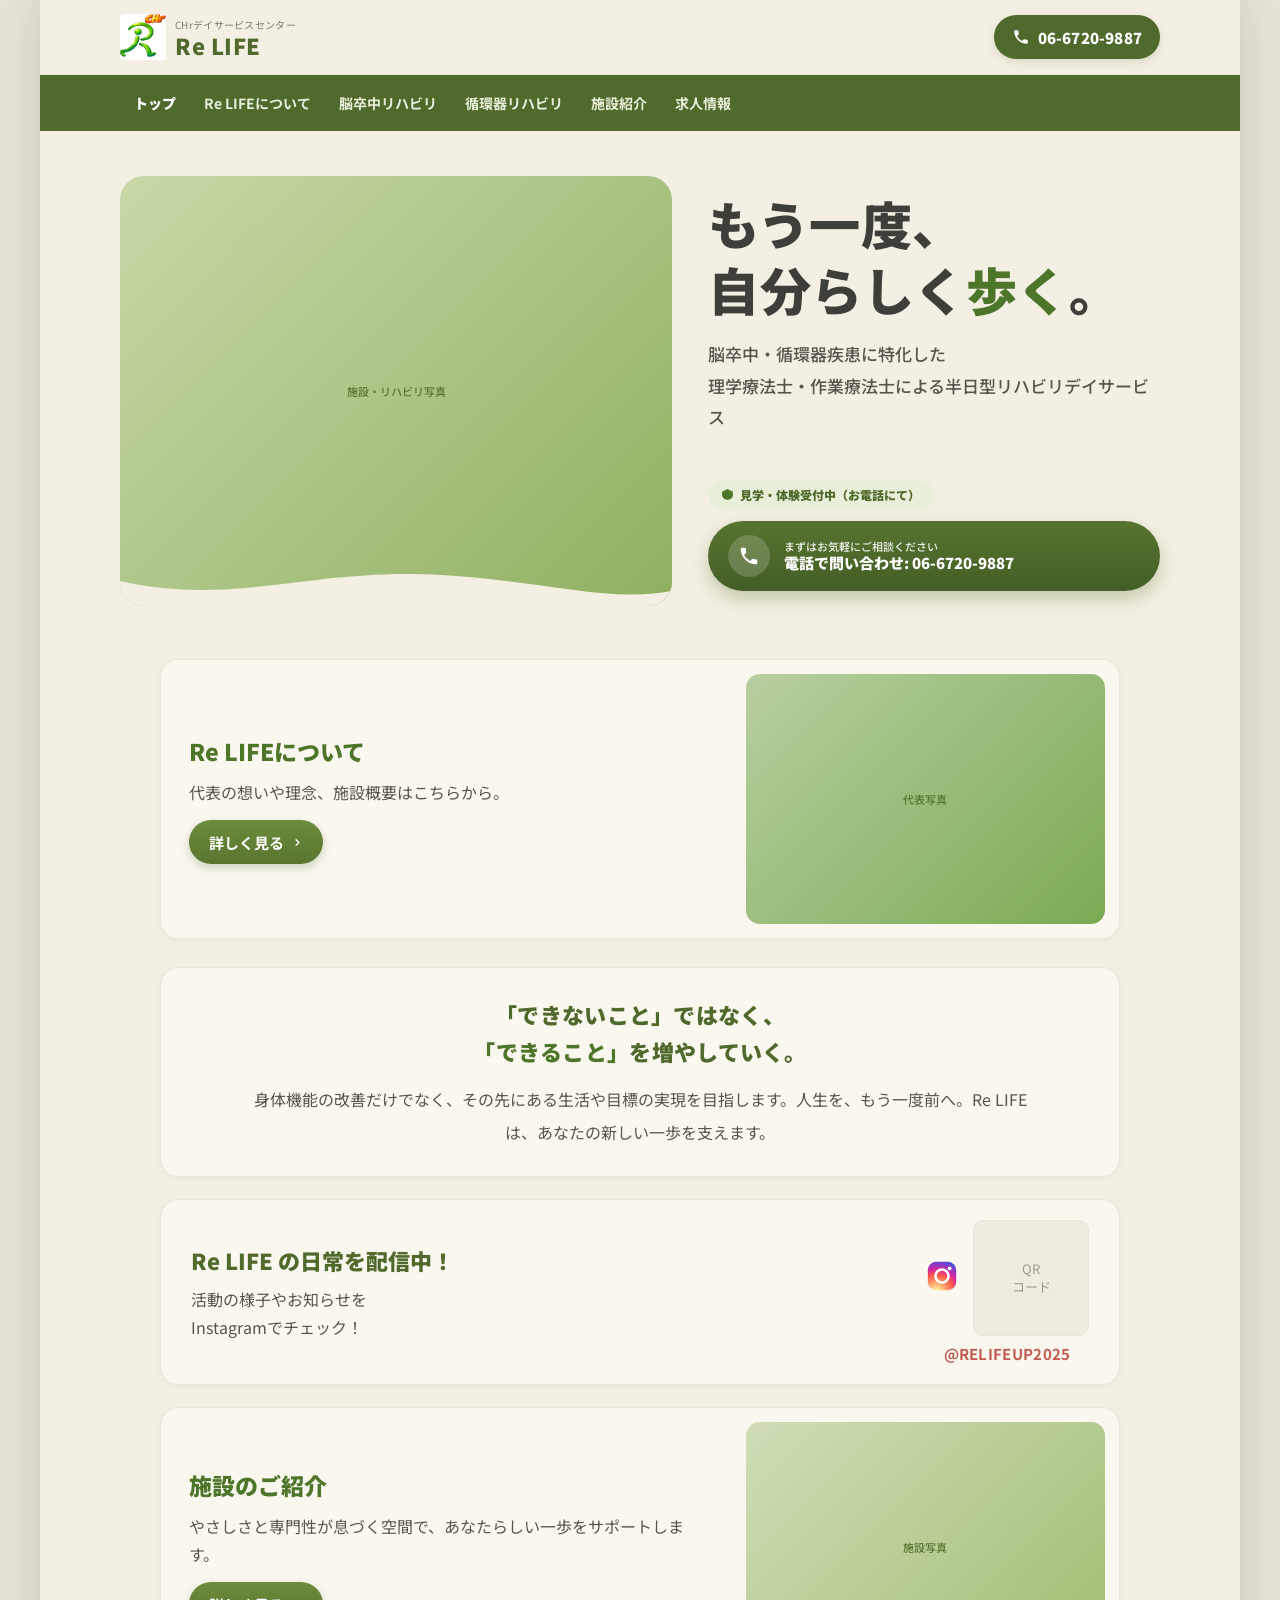
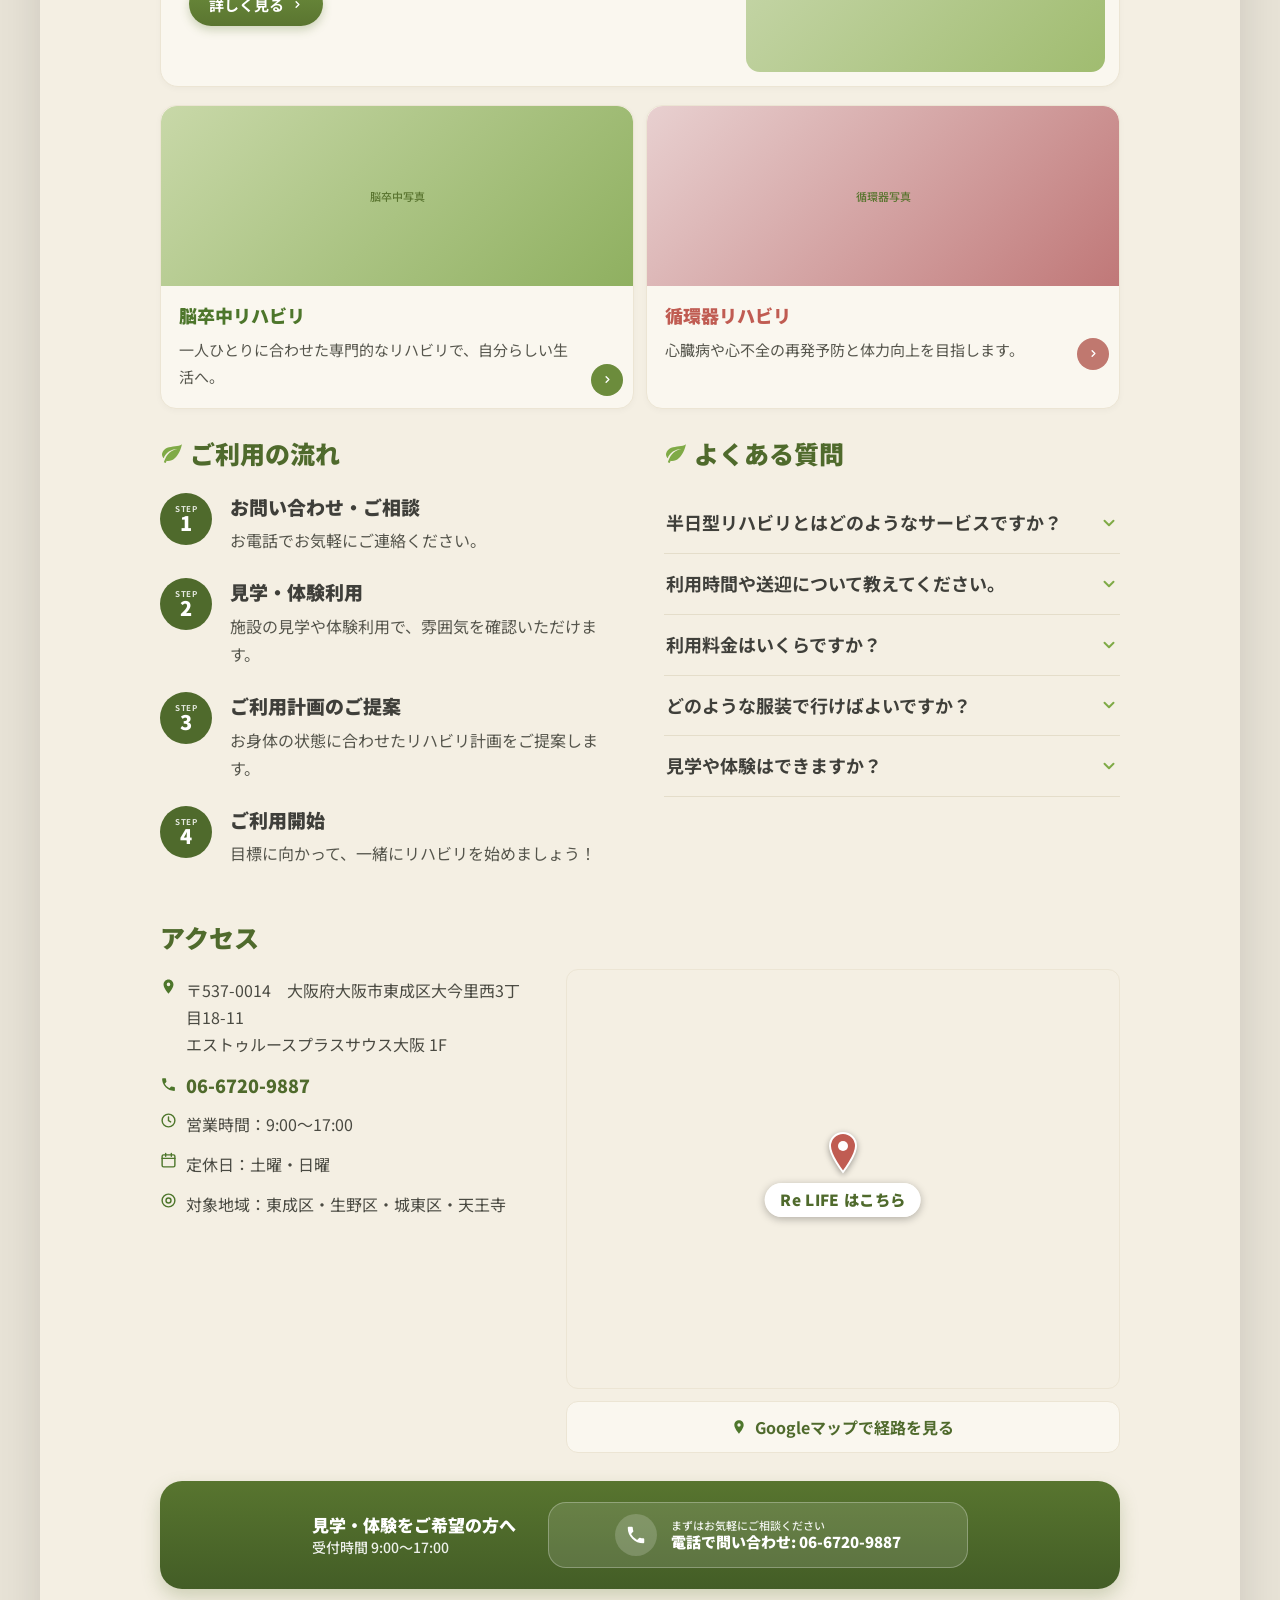
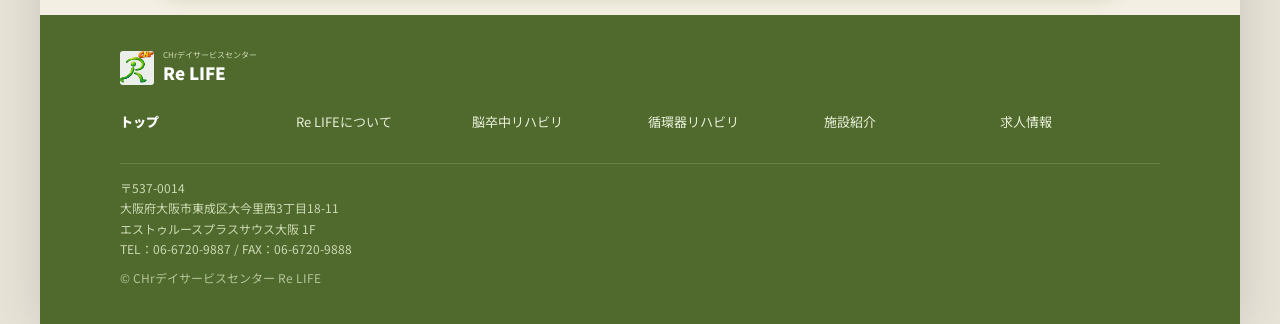
==== commit e3483bef: "レスポンシブ表示と共通UIを改善" ====
--- a/index.html
+++ b/index.html
@@ -5,12 +5,24 @@
 <meta name="viewport" content="width=device-width, initial-scale=1">
 <title>CHrデイサービスセンター Re LIFE｜脳卒中・循環器リハビリ専門の半日型デイサービス</title>
 <meta name="description" content="大阪市東成区の半日型リハビリデイサービス。理学療法士常駐で脳卒中・循環器疾患に特化。歩行訓練・個別機能訓練で在宅生活を支援します。">
+<meta property="og:title" content="CHrデイサービスセンター Re LIFE｜脳卒中・循環器リハビリ専門の半日型デイサービス">
+<meta property="og:description" content="大阪市東成区の半日型リハビリデイサービス。理学療法士常駐で脳卒中・循環器疾患に特化。歩行訓練・個別機能訓練で在宅生活を支援します。">
+<meta property="og:type" content="website">
+<meta property="og:image" content="ogp.png">
+<meta property="og:image:width" content="1200">
+<meta property="og:image:height" content="630">
+<meta property="og:image:alt" content="CHrデイサービスセンター Re LIFE">
+<meta name="twitter:card" content="summary_large_image">
+<meta name="twitter:image" content="ogp.png">
+<meta name="twitter:image:alt" content="CHrデイサービスセンター Re LIFE">
 <link rel="preconnect" href="https://fonts.googleapis.com">
 <link rel="preconnect" href="https://fonts.gstatic.com" crossorigin>
 <link href="https://fonts.googleapis.com/css2?family=Noto+Sans+JP:wght@400;500;700;900&display=swap" rel="stylesheet">
 <link rel="stylesheet" href="style.css">
+<link rel="icon" type="image/png" href="favicon.png">
 </head>
 <body>
+<a class="skip-link" href="#main-content">本文へ移動</a>
 <div class="lp">
 
   <!-- HEADER -->
@@ -22,52 +34,59 @@
         <div class="site-header__name">Re LIFE</div>
       </div>
     </a>
-    <button class="menu-btn" onclick="toggleMenu()" aria-label="メニュー">
+    <a href="tel:0667209887" class="site-header__tel" aria-label="電話で問い合わせ：06-6720-9887">
+      <svg viewBox="0 0 24 24" width="18" height="18" aria-hidden="true"><path d="M6.62 10.79a15.53 15.53 0 0 0 6.59 6.59l2.2-2.2a1 1 0 0 1 1.02-.24 11.36 11.36 0 0 0 3.57.57 1 1 0 0 1 1 1V20a1 1 0 0 1-1 1A17 17 0 0 1 3 4a1 1 0 0 1 1-1h3.5a1 1 0 0 1 1 1c0 1.25.2 2.45.57 3.57a1 1 0 0 1-.25 1.02l-2.2 2.2z"></path></svg>
+      06-6720-9887
+    </a>
+    <button class="menu-btn" type="button" aria-label="メニューを開く" aria-expanded="false" aria-controls="navDrawer">
       <span></span><span></span><span></span>
     </button>
   </header>
 
   <!-- NAV DRAWER -->
-  <nav class="nav-drawer" id="navDrawer">
-    <button class="nav-drawer__close" onclick="toggleMenu()" aria-label="閉じる">✕</button>
+  <nav class="nav-drawer" id="navDrawer" aria-label="メインナビゲーション" hidden>
+    <button class="nav-drawer__close" type="button" aria-label="メニューを閉じる">✕</button>
     <ul>
-      <li><a href="index.html" class="current">トップ</a></li>
+      <li><a href="index.html" class="current" aria-current="page">トップ</a></li>
       <li><a href="about.html">Re LIFEについて</a></li>
       <li><a href="nosotchu-reha.html">脳卒中リハビリ</a></li>
       <li><a href="junkanki-reha.html">循環器リハビリ</a></li>
       <li><a href="facility.html">施設紹介</a></li>
       <li><a href="recruit.html">求人情報</a></li>
     </ul>
+    <div class="nav-drawer__mobile-contact">
     <a href="tel:0667209887" class="nav-drawer__tel">
       <svg viewBox="0 0 24 24" width="18" height="18" fill="#5f9b2e" aria-hidden="true"><path d="M6.62 10.79a15.53 15.53 0 0 0 6.59 6.59l2.2-2.2a1 1 0 0 1 1.02-.24 11.36 11.36 0 0 0 3.57.57 1 1 0 0 1 1 1V20a1 1 0 0 1-1 1A17 17 0 0 1 3 4a1 1 0 0 1 1-1h3.5a1 1 0 0 1 1 1c0 1.25.2 2.45.57 3.57a1 1 0 0 1-.25 1.02l-2.2 2.2z"></path></svg>
       06-6720-9887
     </a>
+    </div>
   </nav>
 
+  <main id="main-content">
   <!-- HERO -->
-  <section style="position:relative;">
-    <div style="position:relative;width:100%;height:300px;overflow:hidden;">
+  <section class="home-hero" style="position:relative;">
+    <div class="home-hero__media" style="position:relative;width:100%;height:300px;overflow:hidden;">
       <div class="img-ph">施設・リハビリ写真</div>
       <svg viewBox="0 0 430 46" preserveAspectRatio="none" style="position:absolute;left:0;bottom:-1px;width:100%;height:46px;display:block;" aria-hidden="true">
         <path d="M0,46 L0,20 C90,46 150,6 250,14 C330,20 380,42 430,30 L430,46 Z" fill="#f4efe3"></path>
       </svg>
     </div>
-    <div style="padding:6px 22px 4px;">
+    <div class="home-hero__copy" style="padding:6px 22px 4px;">
       <h1 style="font-size:40px;font-weight:900;line-height:1.28;letter-spacing:.5px;">もう一度、<br>自分らしく<span style="color:var(--green);">歩く</span>。</h1>
       <p style="margin-top:16px;font-size:14.5px;line-height:1.85;color:var(--text-body);font-weight:500;">脳卒中・循環器疾患に特化した<br>理学療法士・作業療法士による半日型リハビリデイサービス</p>
     </div>
-    <div style="padding:18px 22px 6px;">
+    <div class="hero-contact" style="padding:18px 22px 6px;">
       <div style="display:inline-flex;align-items:center;gap:6px;background:var(--green-pale);color:var(--green-dark);font-size:12px;font-weight:900;padding:6px 13px;border-radius:30px;margin-bottom:12px;">
         <svg viewBox="0 0 24 24" width="13" height="13" fill="var(--green)" aria-hidden="true"><path d="M12 2L2 7v6c0 5 3.5 8 10 9 6.5-1 10-4 10-9V7L12 2z"></path></svg>
         見学・体験受付中（お電話にて）
       </div>
-      <a href="tel:0667209887" class="cta-bar">
+      <a href="tel:0667209887" class="cta-bar hero-cta">
         <span class="cta-bar__icon">
           <svg viewBox="0 0 24 24" width="22" height="22" fill="#fff" aria-hidden="true"><path d="M6.62 10.79a15.53 15.53 0 0 0 6.59 6.59l2.2-2.2a1 1 0 0 1 1.02-.24 11.36 11.36 0 0 0 3.57.57 1 1 0 0 1 1 1V20a1 1 0 0 1-1 1A17 17 0 0 1 3 4a1 1 0 0 1 1-1h3.5a1 1 0 0 1 1 1c0 1.25.2 2.45.57 3.57a1 1 0 0 1-.25 1.02l-2.2 2.2z"></path></svg>
         </span>
         <div class="cta-bar__text">
           <small>まずはお気軽にご相談ください</small>
-          <strong>電話で問い合わせ: 06-6720-9887</strong>
+          <strong>電話で問い合わせ: <span class="phone-number">06-6720-9887</span></strong>
         </div>
       </a>
       <p class="tel-note">タップすると電話アプリが起動します</p>
@@ -75,7 +94,7 @@
   </section>
 
   <!-- STRENGTHS -->
-  <section style="padding:26px 18px 8px;">
+  <section class="home-strengths home-strengths--temporarily-hidden" style="padding:26px 18px 8px;">
     <h2 class="section-heading">
       <svg viewBox="0 0 24 24" width="18" height="18" fill="var(--green-light)" aria-hidden="true"><path d="M17 8C8 10 5.9 16.17 3.82 21.34l1.89.66.95-2.3c.48.17.98.3 1.34.3C19 20 22 3 22 3c-1 2-8 2.25-13 3.25S2 11.5 2 13.5s1.75 3.75 1.75 3.75C7 8 17 8 17 8z"></path></svg>
       Re LIFE の <span style="color:var(--green);">6つの強み</span>
@@ -110,8 +129,8 @@
 
   <!-- ABOUT -->
   <section style="padding:8px 18px;">
-    <div class="card" style="padding:18px;display:flex;gap:14px;align-items:center;">
-      <div style="flex:1;">
+    <div class="card home-feature-card home-feature-card--about">
+      <div class="home-feature-card__content">
         <h3 style="font-size:18px;font-weight:900;color:var(--green);margin-bottom:10px;">Re LIFEについて</h3>
         <p style="font-size:12.5px;line-height:1.7;color:var(--text-body);margin-bottom:14px;">代表の想いや理念、施設概要はこちらから。</p>
         <a href="about.html" style="display:inline-flex;align-items:center;gap:8px;text-decoration:none;background:linear-gradient(180deg,var(--green-mid),var(--green-btn));color:#fff;font-size:12.5px;font-weight:700;padding:9px 18px;border-radius:30px;box-shadow:0 4px 10px rgba(90,117,48,.28);">
@@ -120,7 +139,7 @@
         </a>
       </div>
       <!-- 代表 顔写真をここに差し替え -->
-      <div style="width:140px;height:120px;flex:none;border-radius:12px;overflow:hidden;">
+      <div class="home-feature-card__image">
         <div class="img-ph" style="background:linear-gradient(135deg,#b8cfa0,#7aaa54);">代表写真</div>
       </div>
     </div>
@@ -128,21 +147,21 @@
 
   <!-- PHILOSOPHY -->
   <section style="padding:20px 18px 8px;">
-    <div class="card" style="padding:24px 20px;text-align:center;">
+    <div class="card home-philosophy-card">
       <p style="font-size:14px;font-weight:900;line-height:1.9;color:var(--green-dark);letter-spacing:.3px;">「できないこと」ではなく、<br><span style="color:var(--green);">「できること」</span>を増やしていく。</p>
-      <p style="margin-top:12px;font-size:12.5px;line-height:1.95;color:var(--text-body);">身体機能の改善だけでなく、その先にある生活や目標の実現を目指します。人生を、もう一度前へ。Re LIFE は、あなたの新しい一歩を支えます。</p>
+      <p class="home-philosophy-card__body" style="margin-top:12px;font-size:12.5px;line-height:1.95;color:var(--text-body);">身体機能の改善だけでなく、その先にある生活や目標の実現を目指します。人生を、もう一度前へ。Re LIFE は、あなたの新しい一歩を支えます。</p>
     </div>
   </section>
 
   <!-- INSTAGRAM -->
   <section style="padding:14px 18px;">
-    <div class="card" style="padding:18px;display:flex;align-items:center;gap:14px;">
-      <div style="flex:1;">
+    <div class="card home-instagram-card">
+      <div class="home-instagram-card__content">
         <h3 style="font-size:16px;font-weight:900;color:var(--green-dark);margin-bottom:7px;">Re LIFE の日常を配信中！</h3>
         <p style="font-size:12.5px;line-height:1.65;color:var(--text-body);">活動の様子やお知らせを<br>Instagramでチェック！</p>
       </div>
-      <div style="text-align:center;flex:none;">
-        <div style="display:flex;align-items:center;justify-content:center;gap:8px;margin-bottom:7px;">
+      <div class="home-instagram-card__follow">
+        <div class="home-instagram-card__follow-row">
           <a href="https://www.instagram.com/relifeup2025" target="_blank" rel="noopener noreferrer" aria-label="Instagram @relifeup2025">
             <svg viewBox="0 0 24 24" width="34" height="34">
               <defs><radialGradient id="ig" cx="30%" cy="107%" r="135%"><stop offset="0%" stop-color="#fdf497"></stop><stop offset="5%" stop-color="#fdf497"></stop><stop offset="45%" stop-color="#fd5949"></stop><stop offset="60%" stop-color="#d6249f"></stop><stop offset="90%" stop-color="#285AEB"></stop></radialGradient></defs>
@@ -152,7 +171,7 @@
             </svg>
           </a>
           <!-- QRコードをここに差し替え -->
-          <div style="width:62px;height:62px;border:1px solid var(--card-border);border-radius:6px;background:#f0ebe0;display:flex;align-items:center;justify-content:center;">
+          <div class="home-instagram-card__qr">
             <span style="font-size:9px;color:#9a9a8c;text-align:center;line-height:1.4;">QR<br>コード</span>
           </div>
         </div>
@@ -163,8 +182,8 @@
 
   <!-- FACILITY -->
   <section style="padding:8px 18px;">
-    <div class="card" style="padding:18px;display:flex;gap:14px;align-items:center;">
-      <div style="flex:1;">
+    <div class="card home-feature-card">
+      <div class="home-feature-card__content">
         <h3 style="font-size:18px;font-weight:900;color:var(--green);margin-bottom:10px;">施設のご紹介</h3>
         <p style="font-size:12.5px;line-height:1.7;color:var(--text-body);margin-bottom:14px;">やさしさと専門性が息づく空間で、あなたらしい一歩をサポートします。</p>
         <a href="facility.html" style="display:inline-flex;align-items:center;gap:8px;text-decoration:none;background:linear-gradient(180deg,var(--green-mid),var(--green-btn));color:#fff;font-size:12.5px;font-weight:700;padding:9px 18px;border-radius:30px;box-shadow:0 4px 10px rgba(90,117,48,.28);">
@@ -173,37 +192,37 @@
         </a>
       </div>
       <!-- 施設写真をここに差し替え -->
-      <div style="width:140px;height:120px;flex:none;border-radius:12px;overflow:hidden;">
+      <div class="home-feature-card__image">
         <div class="img-ph" style="background:linear-gradient(135deg,#d0ddb8,#a0bc70);">施設写真</div>
       </div>
     </div>
   </section>
 
   <!-- TWO REHAB CARDS -->
-  <section style="padding:10px 18px 8px;display:grid;grid-template-columns:1fr 1fr;gap:12px;">
-    <a href="nosotchu-reha.html" style="text-decoration:none;color:inherit;" class="card" style="border-radius:16px;overflow:hidden;">
+  <section class="home-rehab-grid" style="padding:10px 18px 8px;display:grid;grid-template-columns:1fr 1fr;gap:12px;">
+    <a href="nosotchu-reha.html" class="card home-rehab-card" style="text-decoration:none;color:inherit;border-radius:16px;overflow:hidden;">
       <div style="overflow:hidden;border-radius:16px;">
         <div style="width:100%;height:88px;overflow:hidden;">
           <div class="img-ph" style="height:88px;background:linear-gradient(135deg,#c8d8a8,#8fb060);">脳卒中写真</div>
         </div>
-        <div style="padding:12px 12px 14px;position:relative;">
-          <h3 style="font-size:14px;font-weight:900;color:var(--green);margin-bottom:7px;">脳卒中リハビリ</h3>
-          <p style="font-size:11.5px;line-height:1.65;color:var(--text-body);padding-right:18px;">一人ひとりに合わせた専門的なリハビリで、自分らしい生活へ。</p>
-          <span style="position:absolute;right:10px;bottom:12px;width:24px;height:24px;border-radius:50%;background:var(--green-mid);display:flex;align-items:center;justify-content:center;">
+        <div class="home-rehab-card__content" style="padding:12px 12px 14px;position:relative;">
+          <h3 class="home-rehab-card__title" style="font-size:14px;font-weight:900;color:var(--green);margin-bottom:7px;">脳卒中リハビリ</h3>
+          <p class="home-rehab-card__body" style="font-size:11.5px;line-height:1.65;color:var(--text-body);padding-right:18px;">一人ひとりに合わせた専門的なリハビリで、自分らしい生活へ。</p>
+          <span class="home-rehab-card__arrow" style="position:absolute;right:10px;bottom:12px;width:24px;height:24px;border-radius:50%;background:var(--green-mid);display:flex;align-items:center;justify-content:center;">
             <svg viewBox="0 0 24 24" width="11" height="11" fill="none" stroke="#fff" stroke-width="3" stroke-linecap="round" stroke-linejoin="round" aria-hidden="true"><path d="M9 6l6 6-6 6"></path></svg>
           </span>
         </div>
       </div>
     </a>
-    <a href="junkanki-reha.html" style="text-decoration:none;color:inherit;" class="card" style="border-radius:16px;overflow:hidden;">
+    <a href="junkanki-reha.html" class="card home-rehab-card" style="text-decoration:none;color:inherit;border-radius:16px;overflow:hidden;">
       <div style="overflow:hidden;border-radius:16px;">
         <div style="width:100%;height:88px;overflow:hidden;">
           <div class="img-ph" style="height:88px;background:linear-gradient(135deg,#e8d0d0,#c07878);">循環器写真</div>
         </div>
-        <div style="padding:12px 12px 14px;position:relative;">
-          <h3 style="font-size:14px;font-weight:900;color:var(--red);margin-bottom:7px;">循環器リハビリ</h3>
-          <p style="font-size:11.5px;line-height:1.65;color:var(--text-body);padding-right:18px;">心臓病や心不全の再発予防と体力向上を目指します。</p>
-          <span style="position:absolute;right:10px;bottom:12px;width:24px;height:24px;border-radius:50%;background:var(--red-mid);display:flex;align-items:center;justify-content:center;">
+        <div class="home-rehab-card__content" style="padding:12px 12px 14px;position:relative;">
+          <h3 class="home-rehab-card__title" style="font-size:14px;font-weight:900;color:var(--red);margin-bottom:7px;">循環器リハビリ</h3>
+          <p class="home-rehab-card__body" style="font-size:11.5px;line-height:1.65;color:var(--text-body);padding-right:18px;">心臓病や心不全の再発予防と体力向上を目指します。</p>
+          <span class="home-rehab-card__arrow" style="position:absolute;right:10px;bottom:12px;width:24px;height:24px;border-radius:50%;background:var(--red-mid);display:flex;align-items:center;justify-content:center;">
             <svg viewBox="0 0 24 24" width="11" height="11" fill="none" stroke="#fff" stroke-width="3" stroke-linecap="round" stroke-linejoin="round" aria-hidden="true"><path d="M9 6l6 6-6 6"></path></svg>
           </span>
         </div>
@@ -212,7 +231,7 @@
   </section>
 
   <!-- FLOW + FAQ -->
-  <section style="padding:18px 18px 6px;display:grid;grid-template-columns:1fr 1fr;gap:14px;align-items:start;">
+  <section class="home-flow-faq" style="padding:18px 18px 6px;display:grid;grid-template-columns:1fr 1fr;gap:14px;align-items:start;">
 
     <div>
       <h2 class="section-heading section-heading--sm">
@@ -247,35 +266,35 @@
         よくある質問
       </h2>
       <div class="faq-item">
-        <button class="faq-btn">
+        <button class="faq-btn" type="button">
           <span class="faq-btn__q">半日型リハビリとはどのようなサービスですか？</span>
           <svg class="faq-chev" viewBox="0 0 24 24" width="14" height="14" fill="none" stroke="var(--green-light)" stroke-width="2.6" stroke-linecap="round" stroke-linejoin="round" aria-hidden="true"><path d="M6 9l6 6 6-6"></path></svg>
         </button>
         <div class="faq-a"><p>午前または午後の約3〜4時間、リハビリと機能訓練に集中して取り組むデイサービスです。入浴や食事はなく、運動に特化しています。</p></div>
       </div>
       <div class="faq-item">
-        <button class="faq-btn">
+        <button class="faq-btn" type="button">
           <span class="faq-btn__q">利用時間や送迎について教えてください。</span>
           <svg class="faq-chev" viewBox="0 0 24 24" width="14" height="14" fill="none" stroke="var(--green-light)" stroke-width="2.6" stroke-linecap="round" stroke-linejoin="round" aria-hidden="true"><path d="M6 9l6 6 6-6"></path></svg>
         </button>
-        <div class="faq-a"><p>営業時間は9:00〜17:30です。ご自宅までの送迎にも対応しておりますので、お気軽にご相談ください。</p></div>
+        <div class="faq-a"><p>営業時間は9:00〜17:00です。ご自宅までの送迎にも対応しておりますので、お気軽にご相談ください。</p></div>
       </div>
       <div class="faq-item">
-        <button class="faq-btn">
+        <button class="faq-btn" type="button">
           <span class="faq-btn__q">利用料金はいくらですか？</span>
           <svg class="faq-chev" viewBox="0 0 24 24" width="14" height="14" fill="none" stroke="var(--green-light)" stroke-width="2.6" stroke-linecap="round" stroke-linejoin="round" aria-hidden="true"><path d="M6 9l6 6 6-6"></path></svg>
         </button>
         <div class="faq-a"><p>介護保険の認定区分により異なります。詳しい料金はお問い合わせいただくか、見学時にご説明いたします。</p></div>
       </div>
       <div class="faq-item">
-        <button class="faq-btn">
+        <button class="faq-btn" type="button">
           <span class="faq-btn__q">どのような服装で行けばよいですか？</span>
           <svg class="faq-chev" viewBox="0 0 24 24" width="14" height="14" fill="none" stroke="var(--green-light)" stroke-width="2.6" stroke-linecap="round" stroke-linejoin="round" aria-hidden="true"><path d="M6 9l6 6 6-6"></path></svg>
         </button>
         <div class="faq-a"><p>動きやすい服装と運動靴をおすすめしています。着替えのご持参も可能です。</p></div>
       </div>
       <div class="faq-item">
-        <button class="faq-btn">
+        <button class="faq-btn" type="button">
           <span class="faq-btn__q">見学や体験はできますか？</span>
           <svg class="faq-chev" viewBox="0 0 24 24" width="14" height="14" fill="none" stroke="var(--green-light)" stroke-width="2.6" stroke-linecap="round" stroke-linejoin="round" aria-hidden="true"><path d="M6 9l6 6 6-6"></path></svg>
         </button>
@@ -285,9 +304,11 @@
   </section>
 
   <!-- ACCESS -->
-  <section style="padding:22px 18px 10px;">
+  <section class="access-section" style="padding:22px 18px 10px;">
     <h2 style="font-size:19px;font-weight:900;color:var(--green-dark);margin-bottom:14px;">アクセス</h2>
-    <div style="position:relative;width:100%;height:200px;border:1px solid var(--card-border);border-radius:12px;overflow:hidden;">
+    <div class="access-layout">
+    <div class="access-map">
+    <div class="access-map__embed" style="position:relative;width:100%;height:200px;border:1px solid var(--card-border);border-radius:12px;overflow:hidden;">
       <iframe
         src="https://www.google.com/maps/embed?pb=!1m18!1m12!1m3!1d3281.5654417361575!2d135.542206!3d34.665676000000005!2m3!1f0!2f0!3f0!3m2!1i1024!2i768!4f13.1!3m3!1m2!1s0x6000de1fafb6d8fb%3A0x19014981fb8c872c!2z44CSNTM3LTAwMTQg5aSn6Ziq5bqc5aSn6Ziq5biC5p2x5oiQ5Yy65aSn5LuK6YeM6KW_77yT5LiB55uu77yR77yY4oiS77yR77yRIOOCqOOCueODiOOCpeODq-ODvOOCueODl-ODqeOCueOCteOCpuOCueWkp-mYqg!5e0!3m2!1sja!2sjp!4v1783400827514!5m2!1sja!2sjp"
         width="100%" height="100%" style="border:0;display:block;"
@@ -299,13 +320,14 @@
           <circle cx="15" cy="14" r="5" fill="#fff"></circle>
         </svg>
       </div>
-      <div style="position:absolute;left:50%;top:50%;transform:translate(-50%,4px);pointer-events:none;z-index:2;background:rgba(255,255,255,.92);color:var(--green-dark);font-size:10.5px;font-weight:900;padding:3px 9px;border-radius:20px;white-space:nowrap;box-shadow:0 1px 4px rgba(0,0,0,.2);">Re LIFE はこちら</div>
+      <div class="access-map__label" style="position:absolute;left:50%;top:50%;transform:translate(-50%,4px);pointer-events:none;z-index:2;background:rgba(255,255,255,.92);color:var(--green-dark);font-size:10.5px;font-weight:900;padding:3px 9px;border-radius:20px;white-space:nowrap;box-shadow:0 1px 4px rgba(0,0,0,.2);">Re LIFE はこちら</div>
     </div>
     <a href="https://www.google.com/maps/dir/?api=1&destination=34.66563,135.542328" target="_blank" rel="noopener noreferrer" style="display:flex;align-items:center;justify-content:center;gap:8px;margin-top:12px;text-decoration:none;background:var(--card-bg);border:1px solid var(--card-border);color:var(--green-dark);font-size:13px;font-weight:700;padding:13px;border-radius:12px;">
       <svg viewBox="0 0 24 24" width="16" height="16" fill="var(--green)" aria-hidden="true"><path d="M12 2C8.13 2 5 5.13 5 9c0 5.25 7 13 7 13s7-7.75 7-13c0-3.87-3.13-7-7-7zm0 9.5A2.5 2.5 0 1 1 12 6.5a2.5 2.5 0 0 1 0 5z"></path></svg>
       Googleマップで経路を見る
     </a>
-    <div style="margin-top:20px;display:flex;flex-direction:column;gap:13px;">
+    </div>
+    <div class="access-details" style="margin-top:20px;display:flex;flex-direction:column;gap:13px;">
       <div style="display:flex;gap:9px;font-size:13px;line-height:1.6;color:#4a4a42;">
         <svg viewBox="0 0 24 24" width="17" height="17" fill="var(--green)" style="flex:none;margin-top:1px;" aria-hidden="true"><path d="M12 2C8.13 2 5 5.13 5 9c0 5.25 7 13 7 13s7-7.75 7-13c0-3.87-3.13-7-7-7zm0 9.5A2.5 2.5 0 1 1 12 6.5a2.5 2.5 0 0 1 0 5z"></path></svg>
         <span>〒537-0014　大阪府大阪市東成区大今里西3丁目18-11<br>エストゥルースプラスサウス大阪 1F</span>
@@ -316,7 +338,7 @@
       </a>
       <div style="display:flex;gap:9px;font-size:13px;line-height:1.6;color:#4a4a42;">
         <svg viewBox="0 0 24 24" width="17" height="17" fill="none" stroke="var(--green)" stroke-width="2" style="flex:none;margin-top:1px;" aria-hidden="true"><circle cx="12" cy="12" r="9"></circle><path d="M12 7v5l3 2" stroke-linecap="round"></path></svg>
-        <span>営業時間：9:00〜17:30</span>
+        <span>営業時間：9:00〜17:00</span>
       </div>
       <div style="display:flex;gap:9px;font-size:13px;line-height:1.6;color:#4a4a42;">
         <svg viewBox="0 0 24 24" width="17" height="17" fill="none" stroke="var(--green)" stroke-width="2" style="flex:none;margin-top:1px;" aria-hidden="true"><rect x="3" y="4" width="18" height="17" rx="2"></rect><path d="M3 9h18M8 2v4M16 2v4" stroke-linecap="round"></path></svg>
@@ -327,22 +349,30 @@
         <span>対象地域：東成区・生野区・城東区・天王寺</span>
       </div>
     </div>
+    </div>
   </section>
 
   <!-- BOTTOM CTA -->
-  <section style="padding:18px 18px 26px;">
-    <a href="tel:0667209887" class="cta-bar">
-      <span class="cta-bar__icon">
+  <section class="final-contact-section" style="padding:18px 18px 26px;">
+    <div class="final-contact-band">
+      <div class="final-contact-band__guidance">
+        <p>見学・体験をご希望の方へ</p>
+        <p>受付時間 9:00〜17:00</p>
+      </div>
+      <a href="tel:0667209887" class="final-contact-band__link" aria-label="見学・体験のお問い合わせ：06-6720-9887">
+        <span class="cta-bar__icon">
         <svg viewBox="0 0 24 24" width="22" height="22" fill="#fff" aria-hidden="true"><path d="M6.62 10.79a15.53 15.53 0 0 0 6.59 6.59l2.2-2.2a1 1 0 0 1 1.02-.24 11.36 11.36 0 0 0 3.57.57 1 1 0 0 1 1 1V20a1 1 0 0 1-1 1A17 17 0 0 1 3 4a1 1 0 0 1 1-1h3.5a1 1 0 0 1 1 1c0 1.25.2 2.45.57 3.57a1 1 0 0 1-.25 1.02l-2.2 2.2z"></path></svg>
-      </span>
-      <div class="cta-bar__text">
-        <small>まずはお気軽にご相談ください</small>
-        <strong>電話で問い合わせ: 06-6720-9887</strong>
-      </div>
-    </a>
+        </span>
+        <span class="cta-bar__text">
+          <small>まずはお気軽にご相談ください</small>
+          <strong>電話で問い合わせ: <span class="phone-number">06-6720-9887</span></strong>
+        </span>
+      </a>
+    </div>
     <p class="tel-note">タップすると電話アプリが起動します</p>
   </section>
 
+  </main>
   <!-- FOOTER -->
   <footer class="site-footer">
     <div class="site-footer__logo">
@@ -352,8 +382,8 @@
         <div class="site-footer__name">Re LIFE</div>
       </div>
     </div>
-    <nav class="site-footer__nav-grid">
-      <a href="index.html" class="current">トップ</a>
+    <nav class="site-footer__nav-grid" aria-label="フッターナビゲーション">
+      <a href="index.html" class="current" aria-current="page">トップ</a>
       <a href="about.html">Re LIFEについて</a>
       <a href="nosotchu-reha.html">脳卒中リハビリ</a>
       <a href="junkanki-reha.html">循環器リハビリ</a>
@@ -361,28 +391,15 @@
       <a href="recruit.html">求人情報</a>
     </nav>
     <div class="site-footer__info">
-      〒537-0014 大阪府大阪市東成区大今里西3丁目18-11 1F<br>
+      〒537-0014<br>
+      大阪府大阪市東成区大今里西3丁目18-11<br>
+      エストゥルースプラスサウス大阪 1F<br>
       TEL：06-6720-9887 / FAX：06-6720-9888
       <span class="site-footer__copy">© CHrデイサービスセンター Re LIFE</span>
     </div>
   </footer>
 
 </div>
-<script>
-function toggleMenu() {
-  const d = document.getElementById('navDrawer');
-  d.style.display = d.style.display === 'none' ? 'block' : 'none';
-}
-document.querySelectorAll('.faq-btn').forEach(btn => {
-  btn.addEventListener('click', () => {
-    const panel = btn.nextElementSibling;
-    const chev  = btn.querySelector('.faq-chev');
-    const isOpen = panel.classList.contains('open');
-    document.querySelectorAll('.faq-a').forEach(p => p.classList.remove('open'));
-    document.querySelectorAll('.faq-chev').forEach(c => c.style.transform = 'rotate(0deg)');
-    if (!isOpen) { panel.classList.add('open'); chev.style.transform = 'rotate(180deg)'; }
-  });
-});
-</script>
+<script src="site.js"></script>
 </body>
 </html>
--- a/style.css
+++ b/style.css
@@ -5,7 +5,7 @@
 /* --- CSS変数 --- */
 :root {
   --green-dark:   #4f6a2c;
-  --green:        #5f9b2e;
+  --green:        #4d762b;
   --green-mid:    #6c8c3c;
   --green-btn:    #5a7530;
   --green-light:  #7faa46;
@@ -22,6 +22,23 @@
   --red-mid:      #c0786f;
 }
 
+/* Larger site-controlled label over the embedded Google map. */
+.access-map__label {
+  display: inline-flex !important;
+  align-items: center !important;
+  min-height: 34px !important;
+  padding: 5px 14px !important;
+  border: 2px solid rgba(255, 255, 255, .96) !important;
+  border-radius: 999px !important;
+  background: rgba(255, 255, 255, .98) !important;
+  box-shadow: 0 2px 8px rgba(0, 0, 0, .28) !important;
+  color: var(--green-dark) !important;
+  font-size: clamp(14px, 1.2vw, 17px) !important;
+  font-weight: 900 !important;
+  line-height: 1.25 !important;
+  letter-spacing: .02em !important;
+}
+
 /* --- ベース --- */
 *, *::before, *::after { box-sizing: border-box; margin: 0; padding: 0; }
 html, body { background: var(--body-bg); }
@@ -43,6 +60,9 @@
 }
 .lp ::selection { background: #c7d7a6; }
 
+/* Temporary homepage-only hide: retain the six-strengths markup for easy restoration. */
+.home-strengths--temporarily-hidden { display: none !important; }
+
 /* ===================================================
    ヘッダー
    =================================================== */
@@ -84,6 +104,25 @@
   letter-spacing: .5px;
   line-height: 1.05;
 }
+.site-header__tel {
+  display: none;
+  align-items: center;
+  justify-content: center;
+  gap: 8px;
+  min-height: 44px;
+  padding: 10px 18px;
+  border-radius: 999px;
+  background: var(--green-dark);
+  color: #fff;
+  font-size: 15px;
+  font-weight: 900;
+  letter-spacing: .2px;
+  text-decoration: none;
+  box-shadow: 0 3px 8px rgba(79,106,44,.18);
+}
+.site-header__tel:hover,
+.site-header__tel:focus-visible { background: var(--green-btn); }
+.site-header__tel svg { fill: #fff; }
 .menu-btn {
   background: none;
   border: none;
@@ -155,6 +194,7 @@
   padding: 15px 18px;
   border-radius: 40px;
 }
+.nav-drawer__mobile-contact { display: block; }
 
 /* ===================================================
    CTAボタン（電話）
@@ -219,6 +259,42 @@
   text-align: center;
 }
 
+/* Top-page closing contact band: separate from the compact hero call to action. */
+.final-contact-band {
+  display: flex;
+  flex-direction: column;
+  align-items: center;
+  justify-content: center;
+  gap: 12px;
+  padding: 20px;
+  border-radius: 22px;
+  background: linear-gradient(180deg, var(--green-mid), var(--green-btn));
+  box-shadow: 0 8px 18px rgba(90,117,48,.25);
+}
+.final-contact-band__guidance {
+  color: #fff;
+  text-align: center;
+  line-height: 1.5;
+}
+.final-contact-band__guidance p:first-child { font-size: 14px; font-weight: 900; }
+.final-contact-band__guidance p:last-child { font-size: 12px; font-weight: 500; opacity: .9; }
+.final-contact-band__link {
+  display: flex;
+  align-items: center;
+  justify-content: center;
+  gap: 14px;
+  width: 100%;
+  min-height: 64px;
+  padding: 11px 16px;
+  border: 1px solid rgba(255,255,255,.28);
+  border-radius: 18px;
+  background: rgba(255,255,255,.12);
+  color: #fff;
+  text-decoration: none;
+}
+.final-contact-band__link:hover,
+.final-contact-band__link:focus-visible { background: rgba(255,255,255,.2); }
+
 /* 詳細ページのブロック型CTA */
 .cta-block {
   display: block;
@@ -270,6 +346,87 @@
   border: 1px solid var(--card-border);
   border-radius: 16px;
   box-shadow: 0 2px 6px rgba(0,0,0,.03);
+}
+
+/* ===================================================
+   トップページ：案内カード
+   =================================================== */
+.home-feature-card {
+  display: grid;
+  grid-template-columns: minmax(0, 1fr) 140px;
+  align-items: center;
+  gap: 14px;
+  padding: 18px;
+}
+.home-feature-card__content {
+  min-width: 0;
+  display: flex;
+  flex-direction: column;
+  justify-content: center;
+}
+.home-feature-card__content a {
+  align-self: flex-start;
+  width: fit-content;
+}
+.home-feature-card__image {
+  width: 140px;
+  height: 120px;
+  overflow: hidden;
+  border-radius: 12px;
+  background: var(--green-pale);
+}
+.home-feature-card__image img {
+  display: block;
+  width: 100%;
+  height: 100%;
+  object-fit: cover;
+}
+
+.home-philosophy-card {
+  padding: 24px 20px;
+  text-align: center;
+}
+.home-philosophy-card__body {
+  max-width: 780px;
+  margin-right: auto;
+  margin-left: auto;
+}
+
+.home-instagram-card {
+  display: grid;
+  grid-template-columns: minmax(0, 1fr) auto;
+  align-items: center;
+  gap: 14px;
+  padding: 18px;
+}
+.home-instagram-card__content { min-width: 0; }
+.home-instagram-card__follow {
+  flex: none;
+  text-align: center;
+}
+.home-instagram-card__follow-row {
+  display: flex;
+  align-items: center;
+  justify-content: center;
+  gap: 8px;
+  margin-bottom: 7px;
+}
+.home-instagram-card__qr {
+  width: 70px;
+  height: 70px;
+  display: flex;
+  align-items: center;
+  justify-content: center;
+  overflow: hidden;
+  border: 1px solid var(--card-border);
+  border-radius: 8px;
+  background: #f0ebe0;
+}
+.home-instagram-card__qr img {
+  display: block;
+  width: 100%;
+  height: 100%;
+  object-fit: contain;
 }
 
 /* ===================================================
@@ -363,13 +520,20 @@
 .faq-btn__q { font-size: 11.5px; font-weight: 700; line-height: 1.5; color: var(--text); }
 .faq-chev   { flex: none; transition: transform .3s ease; }
 .faq-a {
+  display: grid;
+  grid-template-rows: 0fr;
+  transition: grid-template-rows .32s ease, opacity .25s ease;
+  opacity: 0;
+}
+.faq-a.open { grid-template-rows: 1fr; opacity: 1; }
+.faq-a p {
+  min-height: 0;
   overflow: hidden;
-  transition: max-height .32s ease, opacity .25s ease;
-  max-height: 0;
-  opacity: 0;
-}
-.faq-a.open { max-height: 200px; opacity: 1; }
-.faq-a p { font-size: 10.5px; line-height: 1.6; color: var(--text-sub); padding: 0 2px 11px; }
+  font-size: 10.5px;
+  line-height: 1.6;
+  color: var(--text-sub);
+  padding: 0 2px 11px;
+}
 
 /* ===================================================
    アプローチカード（詳細ページ）
@@ -528,3 +692,807 @@
   font-size: 15px;
   margin-bottom: 14px;
 }
+
+/* ===================================================
+   Desktop layout (the site uses one breakpoint only)
+   =================================================== */
+@media (min-width: 960px) {
+  .lp {
+    width: min(100%, 1200px);
+    max-width: 1200px;
+    overflow: visible;
+  }
+
+  .site-header {
+    padding: 14px max(40px, calc((100% - 1040px) / 2));
+  }
+  .site-header__logo-img { width: 46px; height: 46px; }
+  .site-header__sub { font-size: 10px; }
+  .site-header__name { font-size: 22px; }
+  .site-header__tel { display: flex; }
+  .menu-btn { display: none; }
+
+  .nav-drawer {
+    position: sticky;
+    top: 74px;
+    left: auto;
+    transform: none;
+    display: flex !important;
+    align-items: center;
+    justify-content: space-between;
+    width: 100%;
+    max-width: none;
+    height: auto;
+    min-height: 56px;
+    padding: 0 max(40px, calc((100% - 1040px) / 2));
+    overflow: visible;
+    background: var(--green-dark);
+    z-index: 30;
+  }
+  .nav-drawer__close { display: none; }
+  .nav-drawer ul { display: flex; align-items: stretch; }
+  .nav-drawer a {
+    font-size: 14px;
+    padding: 18px 14px;
+    border-bottom: none;
+    white-space: nowrap;
+  }
+  .nav-drawer a:hover,
+  .nav-drawer a:focus-visible { background: rgba(255,255,255,.11); }
+  .nav-drawer a.nav-drawer__tel {
+    display: none !important;
+  }
+  /* The drawer-only phone contact is not part of the desktop navigation. */
+  .nav-drawer__mobile-contact { display: none !important; }
+
+  .lp > section:not(:first-of-type) {
+    width: 100%;
+    max-width: 1040px;
+    margin-right: auto;
+    margin-left: auto;
+    padding-right: 40px !important;
+    padding-left: 40px !important;
+  }
+  .lp > section:first-of-type > div[style*="padding"] {
+    max-width: 1040px;
+    margin-right: auto;
+    margin-left: auto;
+    padding-right: 40px !important;
+    padding-left: 40px !important;
+  }
+  .lp > section:first-of-type > div:first-child[style*="height:300px"] {
+    height: 420px !important;
+  }
+
+  /* Keep the six strengths in one precisely aligned desktop card group. */
+  .strength-grid {
+    width: 100%;
+    max-width: 960px;
+    margin-right: auto;
+    margin-left: auto;
+    grid-template-columns: repeat(6, minmax(0, 1fr));
+    column-gap: 16px;
+    row-gap: 16px;
+    align-items: stretch;
+  }
+  .strength-card { width: 100%; min-width: 0; padding: 20px 10px 16px; }
+  .strength-card img { width: 48px; height: 48px; }
+  .strength-card__label { font-size: 14px; }
+  .card { border-radius: 18px; }
+  .home-feature-card {
+    grid-template-columns: minmax(0, 3fr) minmax(0, 2fr);
+    min-height: 280px;
+    gap: 32px;
+    padding: 14px;
+  }
+  .home-feature-card__content { padding: 0 14px; }
+  .home-feature-card__image {
+    width: 100%;
+    height: 250px;
+    border-radius: 14px;
+  }
+  .home-feature-card__content h3 { font-size: 23px !important; }
+  .home-feature-card__content p { font-size: 16px !important; line-height: 1.75 !important; }
+  .home-feature-card__content a {
+    align-self: flex-start;
+    width: fit-content;
+    min-height: 44px;
+    padding: 10px 20px !important;
+    font-size: 15px !important;
+  }
+  .home-feature-card--about {
+    min-height: 280px;
+  }
+  .home-feature-card--about .home-feature-card__image {
+    height: 250px;
+  }
+
+  .home-philosophy-card { padding: 28px 32px; }
+  .home-philosophy-card > p:first-child { font-size: 22px !important; line-height: 1.7 !important; }
+  .home-philosophy-card__body {
+    max-width: 780px;
+    font-size: 16px !important;
+    line-height: 2.05 !important;
+  }
+
+  .home-instagram-card {
+    grid-template-columns: minmax(0, 1fr) auto;
+    min-height: 170px;
+    gap: 34px;
+    padding: 20px 30px;
+  }
+  .home-instagram-card__content {
+    display: flex;
+    flex-direction: column;
+    justify-content: center;
+  }
+  .home-instagram-card__content h3 { font-size: 22px !important; margin-bottom: 9px !important; }
+  .home-instagram-card__content p { font-size: 16px !important; line-height: 1.75 !important; }
+  .home-instagram-card__follow-row { gap: 14px; }
+  .home-instagram-card__qr {
+    width: 116px;
+    height: 116px;
+    border-radius: 10px;
+  }
+  .home-instagram-card__qr span { font-size: 13px !important; }
+  .home-instagram-card__follow > div:last-child { font-size: 15px !important; }
+
+  .home-rehab-card__content { padding: 16px 18px 18px !important; }
+  .home-rehab-card > div > div:first-child {
+    height: 180px !important;
+  }
+  .home-rehab-card > div > div:first-child .img-ph,
+  .home-rehab-card > div > div:first-child img {
+    height: 100% !important;
+    width: 100%;
+    object-fit: cover;
+  }
+  .home-rehab-card__title { font-size: 18px !important; margin-bottom: 9px !important; }
+  .home-rehab-card__body {
+    padding-right: 46px !important;
+    font-size: 15px !important;
+    line-height: 1.75 !important;
+  }
+  .home-rehab-card__arrow { width: 32px !important; height: 32px !important; }
+
+  /* Home: make the flow and FAQ comfortably legible at desktop size. */
+  .home-flow-faq { gap: 48px !important; }
+  .home-flow-faq .section-heading--sm {
+    font-size: 25px;
+    margin-bottom: 22px;
+  }
+  .home-flow-faq .section-heading--sm svg { width: 24px; height: 24px; }
+  .home-flow-faq .step-item { padding-left: 70px; padding-bottom: 24px; }
+  .home-flow-faq .step-circle { width: 52px; height: 52px; }
+  .home-flow-faq .step-circle__label { font-size: 8px; }
+  .home-flow-faq .step-circle__num { font-size: 20px; }
+  .home-flow-faq .step-title { font-size: 19px; margin-bottom: 6px; line-height: 1.45; }
+  .home-flow-faq .step-desc { font-size: 16px; line-height: 1.75; }
+  .home-flow-faq .faq-btn { padding: 16px 2px; }
+  .home-flow-faq .faq-btn__q { font-size: 18px; line-height: 1.55; }
+  .home-flow-faq .faq-chev { width: 18px; height: 18px; }
+  .home-flow-faq .faq-a p { font-size: 16px; line-height: 1.8; padding-bottom: 16px; }
+
+  /* Desktop reading baseline for the lower-page content areas. */
+  .section-heading { font-size: 25px; }
+  .section-heading--sm { font-size: 22px; }
+  .approach-card__title { font-size: 22px; }
+  .approach-card__desc { font-size: 16px; line-height: 1.75; }
+  .feature-list li { font-size: 16px; line-height: 1.65; }
+  .chip { font-size: 15px; }
+  .info-table dt { font-size: 15px; }
+  .info-table dd { font-size: 16px; line-height: 1.7; }
+  .cta-block__label { font-size: 16px; }
+
+  /* Existing lower-page inline sizes: desktop-only readable equivalents. */
+  .nav-drawer + section[style*="position:relative"][style*="overflow:hidden"] > div[style*="z-index:2"] > div[style*="font-size"] { font-size: 14px !important; }
+  .nav-drawer + section[style*="position:relative"][style*="overflow:hidden"] > div[style*="z-index:2"] > p[style*="font-size"] { font-size: 16px !important; }
+  .lp > section:not(:first-of-type) > h2[style*="font-size"] { font-size: 25px !important; }
+  .lp > section:not(:first-of-type) > p[style*="font-size"] { font-size: 16px !important; }
+  .lp > section > div[style*="box-shadow:0 4px 14px"] h3[style*="font-size"] { font-size: 22px !important; }
+  .lp > section > div[style*="box-shadow:0 4px 14px"] span[style*="font-size"] { font-size: 16px !important; line-height: 1.6 !important; }
+  .lp > section > .card:not(.home-philosophy-card) > p[style*="font-weight:700"] { font-size: 20px !important; }
+  .lp > section > .card:not(.home-philosophy-card) > div[style*="font-size:12.5px"] { font-size: 16px !important; }
+  .lp > section > .card:not(.home-philosophy-card) > div[style*="font-size:20px"] { font-size: 23px !important; }
+  .lp > section > .card:not(.home-philosophy-card) > div[style*="font-size:11px"] { font-size: 15px !important; }
+
+  section[aria-labelledby="recruitment-heading"] > h2 { font-size: 28px !important; }
+  section[aria-labelledby="recruitment-heading"] > .card h3 { font-size: 23px !important; }
+  section[aria-labelledby="recruitment-heading"] > .card ul { font-size: 15.5px !important; line-height: 1.85 !important; }
+  .access-section > h2 { font-size: 25px !important; }
+  .access-map > a[style*="font-size"] { font-size: 16px !important; }
+  .access-details > div[style*="font-size"] { font-size: 16px !important; line-height: 1.7 !important; }
+
+  /* Two related checklist groups share the desktop width instead of leaving an empty side. */
+  .rehab-safety-grid {
+    display: grid;
+    grid-template-columns: repeat(2, minmax(0, 1fr));
+    gap: 48px;
+    width: 100%;
+    max-width: 1040px;
+    margin-right: auto;
+    margin-left: auto;
+    padding-right: 40px;
+    padding-left: 40px;
+    align-items: start;
+  }
+  .rehab-safety-grid > section { padding: 20px 0 6px !important; }
+
+  .approach-card { width: 100%; max-width: 900px; margin-right: auto; margin-left: auto; }
+  .hero-cta {
+    width: min(100%, 600px);
+    min-width: 0;
+    max-width: 620px;
+    justify-content: flex-start;
+  }
+  .hero-contact .tel-note,
+  .final-contact-section .tel-note { display: none; }
+  .final-contact-band {
+    flex-direction: row;
+    gap: 32px;
+    min-height: 108px;
+    padding: 20px 32px;
+  }
+  .final-contact-band__guidance { flex: none; text-align: left; }
+  .final-contact-band__guidance p:first-child { font-size: 17px; }
+  .final-contact-band__guidance p:last-child { font-size: 14px; }
+  .final-contact-band__link {
+    width: auto;
+    min-width: 420px;
+    padding-right: 24px;
+    padding-left: 24px;
+  }
+  .cta-block { max-width: 720px; margin-right: auto; margin-left: auto; }
+  .info-table { max-width: 900px; margin-right: auto; margin-left: auto; }
+
+  .access-layout {
+    display: grid;
+    grid-template-columns: minmax(0, 2fr) minmax(0, 3fr);
+    gap: 36px;
+    align-items: start;
+  }
+  .access-details { order: 1; margin-top: 0 !important; padding-top: 8px; }
+  .access-map { order: 2; }
+  .access-map__embed { height: 420px !important; }
+
+  /* Internal-page hero: align the copy with the shared 1040px content column. */
+  .nav-drawer + section[style*="position:relative"][style*="overflow:hidden"] {
+    min-height: 350px;
+  }
+  .nav-drawer + section[style*="position:relative"][style*="overflow:hidden"] > div[style*="z-index:2"] {
+    display: flex;
+    flex-direction: column;
+    justify-content: center;
+    min-height: 350px;
+    width: 100%;
+    max-width: none !important;
+    margin: 0;
+    padding-top: 40px !important;
+    padding-right: 52% !important;
+    padding-bottom: 64px !important;
+    padding-left: max(40px, calc((100% - 1040px) / 2 + 40px)) !important;
+  }
+
+  section[aria-labelledby="recruitment-heading"] {
+    display: grid;
+    grid-template-columns: repeat(3, minmax(0, 1fr));
+    gap: 20px;
+    align-items: stretch;
+  }
+  section[aria-labelledby="recruitment-heading"] > h2 { grid-column: 1 / -1; margin-bottom: 0 !important; }
+  section[aria-labelledby="recruitment-heading"] > .card { margin-bottom: 0 !important; }
+
+  .site-footer {
+    padding: 36px max(40px, calc((100% - 1040px) / 2));
+  }
+  .site-footer__nav-grid { grid-template-columns: repeat(6, 1fr); gap: 16px; font-size: 13px; }
+  .site-footer__info { font-size: 12px; }
+}
+
+/* ===================================================
+   Responsive, readability and accessibility refinements
+   =================================================== */
+html {
+  scroll-behavior: smooth;
+  text-size-adjust: 100%;
+}
+button,
+input,
+select,
+textarea {
+  font: inherit;
+}
+a,
+button {
+  -webkit-tap-highlight-color: rgba(79, 106, 44, .18);
+}
+:where(a, button, input, select, textarea):focus-visible {
+  outline: 3px solid #1f5f7a;
+  outline-offset: 3px;
+}
+.skip-link {
+  position: fixed;
+  top: 8px;
+  left: 8px;
+  z-index: 100;
+  transform: translateY(-160%);
+  padding: 10px 16px;
+  border-radius: 8px;
+  background: #fff;
+  color: var(--green-dark);
+  font-weight: 900;
+  text-decoration: none;
+  box-shadow: 0 4px 14px rgba(0, 0, 0, .2);
+}
+.skip-link:focus { transform: translateY(0); }
+
+.menu-btn,
+.nav-drawer__close {
+  min-width: 44px;
+  min-height: 44px;
+  align-items: center;
+  justify-content: center;
+}
+.nav-drawer[hidden] { display: none; }
+.nav-drawer.is-open { display: block; }
+body.menu-open { overflow: hidden; }
+.nav-drawer a { min-height: 44px; }
+.site-footer__nav-grid a {
+  display: flex;
+  align-items: center;
+  min-height: 44px;
+}
+.site-footer__nav-grid a[aria-current="page"],
+.nav-drawer a[aria-current="page"] {
+  color: #fff;
+  font-weight: 900;
+}
+
+/* Keep green text and calls to action readable against warm backgrounds. */
+.lp :where(p, li, dd) { color: var(--text-body); }
+.lp :where(h1, h2, h3, h4) { text-wrap: balance; }
+.final-contact-band__guidance p,
+.final-contact-band__link :where(small, strong) {
+  color: #fff;
+}
+.cta-bar,
+.cta-block,
+.final-contact-band {
+  background: linear-gradient(180deg, #58752f, #435d26);
+}
+
+/* The shared internal-page hero keeps image and copy in separate areas. */
+.page-hero {
+  position: relative;
+  display: grid;
+  grid-template-areas:
+    "image"
+    "copy";
+  background: #e3ebd2;
+  overflow: hidden;
+}
+.page-hero--red { background: #efdedb; }
+.page-hero__media {
+  position: relative !important;
+  grid-area: image;
+  width: 100% !important;
+  height: auto !important;
+  aspect-ratio: 16 / 8;
+}
+.page-hero__copy {
+  position: relative;
+  grid-area: copy;
+  z-index: 2;
+  width: 100%;
+  max-width: none !important;
+  padding: 24px 22px 48px !important;
+}
+.page-hero__breadcrumb {
+  min-height: 44px;
+  margin-bottom: 8px !important;
+  font-size: 14px !important;
+}
+.page-hero__title {
+  margin-bottom: 12px !important;
+  color: var(--text) !important;
+  font-size: clamp(30px, 8vw, 38px) !important;
+  line-height: 1.25 !important;
+  letter-spacing: .04em !important;
+}
+.page-hero__lead {
+  max-width: 42rem;
+  color: var(--text-body) !important;
+  font-size: 16px !important;
+  line-height: 1.8 !important;
+}
+
+/* Mobile reading baseline, tuned for older users and family members. */
+@media (max-width: 599px) {
+  .lp {
+    width: 100%;
+    max-width: none;
+  }
+  .lp > main > section:not(.page-hero):not(.home-hero) {
+    padding-right: 20px !important;
+    padding-left: 20px !important;
+  }
+  .lp main p,
+  .lp main li,
+  .lp main dd,
+  .approach-card__desc,
+  .feature-list li,
+  .info-table dd {
+    font-size: 16px !important;
+    line-height: 1.8 !important;
+  }
+  .section-heading { font-size: 22px; }
+  .section-heading--sm { font-size: 20px; }
+  .home-flow-faq {
+    grid-template-columns: 1fr !important;
+    gap: 32px !important;
+  }
+  .step-item {
+    min-height: 58px;
+    padding-left: 58px;
+    padding-bottom: 22px;
+  }
+  .step-circle { width: 44px; height: 44px; }
+  .step-circle__label { font-size: 8px; }
+  .step-circle__num { font-size: 17px; }
+  .step-title {
+    margin-bottom: 5px;
+    font-size: 17px;
+    line-height: 1.5;
+  }
+  .step-desc {
+    font-size: 15px !important;
+    line-height: 1.7 !important;
+  }
+  .faq-btn {
+    min-height: 56px;
+    padding: 14px 2px;
+  }
+  .faq-btn__q {
+    font-size: 16px;
+    line-height: 1.6;
+  }
+  .faq-a p {
+    padding: 2px 2px 16px;
+    font-size: 15px !important;
+    line-height: 1.8 !important;
+  }
+  .site-footer__sub { font-size: 12px; }
+  .site-footer__nav-grid {
+    grid-template-columns: 1fr 1fr;
+    gap: 4px 16px;
+    font-size: 14px;
+  }
+  .site-footer__info {
+    font-size: 13px;
+    line-height: 1.8;
+  }
+  .cta-bar,
+  .final-contact-band__link {
+    min-width: 0;
+    min-height: 72px;
+    gap: 10px;
+    padding: 11px 13px;
+    overflow: visible;
+  }
+  .cta-bar__text {
+    min-width: 0;
+    text-align: left;
+  }
+  .cta-bar__text small {
+    font-size: 13px;
+    white-space: normal;
+  }
+  .cta-bar__text strong {
+    font-size: clamp(14px, 4.25vw, 18px);
+    white-space: normal;
+  }
+  .cta-block__label { font-size: 14px; }
+  .cta-block__tel-num {
+    font-size: clamp(22px, 7vw, 28px);
+    white-space: nowrap;
+  }
+  .home-feature-card {
+    grid-template-columns: minmax(0, 1fr) 120px;
+  }
+  .home-feature-card__image {
+    width: 120px;
+    height: 120px;
+  }
+}
+
+@media (max-width: 359px) {
+  .home-feature-card {
+    grid-template-columns: 1fr;
+  }
+  .home-feature-card__image {
+    width: 100%;
+    height: auto;
+    aspect-ratio: 4 / 3;
+  }
+}
+
+/* Fluid tablet layout replaces the former 430px phone column. */
+@media (min-width: 600px) and (max-width: 959px) {
+  .lp {
+    width: 100%;
+    max-width: 820px;
+    overflow: hidden;
+  }
+  .site-header {
+    padding-right: 28px;
+    padding-left: 28px;
+  }
+  .nav-drawer {
+    max-width: 820px;
+    padding-right: 44px;
+    padding-left: 44px;
+  }
+  .lp > main > section:not(.page-hero) {
+    padding-right: 36px !important;
+    padding-left: 36px !important;
+  }
+  .home-hero {
+    display: grid;
+    grid-template-columns: minmax(0, 1.1fr) minmax(280px, .9fr);
+    align-items: center;
+    padding: 30px 36px 36px;
+  }
+  .home-hero__media {
+    grid-row: 1 / span 2;
+    height: 390px !important;
+    border-radius: 20px;
+  }
+  .home-hero__copy,
+  .home-hero .hero-contact {
+    padding-right: 0 !important;
+    padding-left: 30px !important;
+  }
+  .home-flow-faq {
+    grid-template-columns: 1fr 1fr !important;
+    gap: 36px !important;
+  }
+  .step-title,
+  .faq-btn__q { font-size: 16px; }
+  .step-desc,
+  .faq-a p { font-size: 14px; line-height: 1.75; }
+  .page-hero {
+    grid-template-areas: "copy image";
+    grid-template-columns: minmax(0, 1fr) minmax(300px, .85fr);
+    min-height: 320px;
+  }
+  .page-hero__media {
+    height: 100% !important;
+    aspect-ratio: auto;
+  }
+  .page-hero__copy {
+    align-self: center;
+    padding: 42px 24px 64px 36px !important;
+  }
+  .page-hero__title { font-size: clamp(34px, 5vw, 42px) !important; }
+  .facility-gallery {
+    grid-template-columns: repeat(2, minmax(0, 1fr)) !important;
+    gap: 18px !important;
+  }
+}
+
+.facility-gallery {
+  display: grid;
+  grid-template-columns: repeat(2, minmax(0, 1fr));
+  gap: 12px;
+}
+.facility-gallery__item,
+.facility-gallery__media,
+.facility-gallery__media .img-ph,
+.facility-gallery__media img {
+  width: 100%;
+}
+.facility-gallery__media {
+  height: auto !important;
+  aspect-ratio: 4 / 3;
+  overflow: hidden;
+}
+.facility-gallery__media .img-ph,
+.facility-gallery__media img {
+  height: 100% !important;
+  object-fit: cover;
+}
+
+.recruit-card { padding: 26px 22px !important; }
+.recruit-list {
+  margin: 0 !important;
+  padding-left: 1.25em !important;
+  font-size: 15px !important;
+  line-height: 1.8 !important;
+}
+.recruit-list li {
+  margin-bottom: 8px;
+  overflow-wrap: anywhere;
+}
+.recruit-list li[aria-hidden="true"] { display: none; }
+
+.about-values__body {
+  font-size: 16px !important;
+  line-height: 1.9 !important;
+}
+.representative-card__meta {
+  font-size: 14px !important;
+  line-height: 1.55;
+}
+
+@media (min-width: 960px) {
+  .lp > main > section:not(:first-child) {
+    width: 100%;
+    max-width: 1040px;
+    margin-right: auto;
+    margin-left: auto;
+    padding-right: 40px !important;
+    padding-left: 40px !important;
+  }
+  .lp > main > section:not(:first-child) > h2[style*="font-size"] {
+    font-size: 25px !important;
+  }
+  .lp > main > section:not(:first-child) > p[style*="font-size"] {
+    font-size: 16px !important;
+    line-height: 1.9 !important;
+  }
+  .lp > main > section > div[style*="box-shadow:0 4px 14px"] h3[style*="font-size"] {
+    font-size: 22px !important;
+  }
+  .lp > main > section > div[style*="box-shadow:0 4px 14px"] span[style*="font-size"] {
+    font-size: 16px !important;
+    line-height: 1.6 !important;
+  }
+  .lp > main > section > .card:not(.home-philosophy-card) > p[style*="font-weight:700"] {
+    font-size: 20px !important;
+  }
+  .lp > main > section > .card:not(.home-philosophy-card) > div[style*="font-size:12.5px"] {
+    font-size: 16px !important;
+  }
+  .home-hero {
+    display: grid;
+    grid-template-columns: minmax(0, 1.1fr) minmax(380px, .9fr);
+    grid-template-rows: auto auto;
+    align-items: center;
+    gap: 0 36px;
+    min-height: 520px;
+    padding: 42px max(40px, calc((100% - 1040px) / 2));
+  }
+  .home-hero__media {
+    grid-row: 1 / span 2;
+    height: 430px !important;
+    border-radius: 24px;
+  }
+  .home-hero__copy,
+  .home-hero .hero-contact {
+    padding-right: 0 !important;
+    padding-left: 0 !important;
+  }
+  .home-hero__copy h1 { font-size: clamp(42px, 4vw, 56px) !important; }
+  .home-hero__copy p { font-size: 17px !important; }
+  .hero-contact { padding-top: 18px !important; }
+  .hero-cta {
+    width: 100%;
+    max-width: 520px;
+  }
+  .page-hero {
+    grid-template-areas: "copy image";
+    grid-template-columns: minmax(0, 1fr) minmax(420px, .9fr);
+    min-height: 350px;
+  }
+  .page-hero__media {
+    height: 100% !important;
+    aspect-ratio: auto;
+  }
+  .page-hero__copy {
+    align-self: center;
+    min-height: 350px;
+    padding: 52px 48px 72px clamp(40px, calc((100% - 1040px) / 2), 80px) !important;
+  }
+  .page-hero__title { font-size: 44px !important; }
+  .facility-gallery {
+    grid-template-columns: repeat(4, minmax(0, 1fr));
+    gap: 20px;
+  }
+  section[aria-labelledby="recruitment-heading"] {
+    grid-template-columns: repeat(2, minmax(0, 1fr));
+  }
+  section[aria-labelledby="recruitment-heading"] > h2 { grid-column: 1 / -1; }
+  section[aria-labelledby="recruitment-heading"] > .recruit-card:last-child {
+    grid-column: 1 / -1;
+  }
+  .recruit-list { font-size: 16px !important; }
+}
+
+.faq-chev.is-open { transform: rotate(180deg); }
+.faq-a[hidden] { display: none; }
+
+/* Prevent long copy from defining a flex/grid item's minimum width. */
+.page-hero__copy,
+.home-hero__copy,
+.cta-bar__text,
+.approach-card > div,
+.info-table dd,
+.access-details span {
+  min-width: 0;
+}
+.lp main :where(p, li, dd) {
+  overflow-wrap: anywhere;
+}
+.phone-number {
+  white-space: nowrap;
+}
+
+/* The mobile reading size needs a full card row instead of a narrow two-column card. */
+@media (max-width: 599px) {
+  .home-rehab-grid {
+    grid-template-columns: minmax(0, 1fr) !important;
+    gap: 14px !important;
+  }
+  .home-rehab-card__body {
+    padding-right: 42px !important;
+  }
+  .lp main p.tel-note {
+    font-size: 12px !important;
+    line-height: 1.5 !important;
+    white-space: nowrap;
+    overflow-wrap: normal;
+  }
+}
+
+/* The tablet hero column is narrow enough that the phone CTA must wrap at its space. */
+@media (min-width: 600px) and (max-width: 959px) {
+  .hero-cta .cta-bar__text strong {
+    white-space: normal;
+  }
+}
+
+/* Keep the complete phone row and definition lists visible at the 320px endpoint. */
+@media (max-width: 359px) {
+  .home-hero__copy h1 {
+    font-size: clamp(32px, 10.5vw, 34px) !important;
+    letter-spacing: 0 !important;
+    white-space: nowrap;
+  }
+  .cta-block {
+    padding-right: 14px;
+    padding-left: 14px;
+  }
+  .cta-block__tel {
+    gap: 8px;
+  }
+  .cta-block__tel-icon {
+    width: 36px;
+    height: 36px;
+  }
+  .cta-block__tel-num {
+    font-size: 20px;
+  }
+  .cta-block__tel > svg:last-child {
+    width: 14px;
+    height: 14px;
+  }
+  .info-table > div {
+    display: grid;
+    gap: 4px;
+  }
+  .info-table dt {
+    width: auto;
+  }
+}
+
+@media (prefers-reduced-motion: reduce) {
+  html { scroll-behavior: auto; }
+  *,
+  *::before,
+  *::after {
+    scroll-behavior: auto !important;
+    transition-duration: .01ms !important;
+    animation-duration: .01ms !important;
+    animation-iteration-count: 1 !important;
+  }
+}
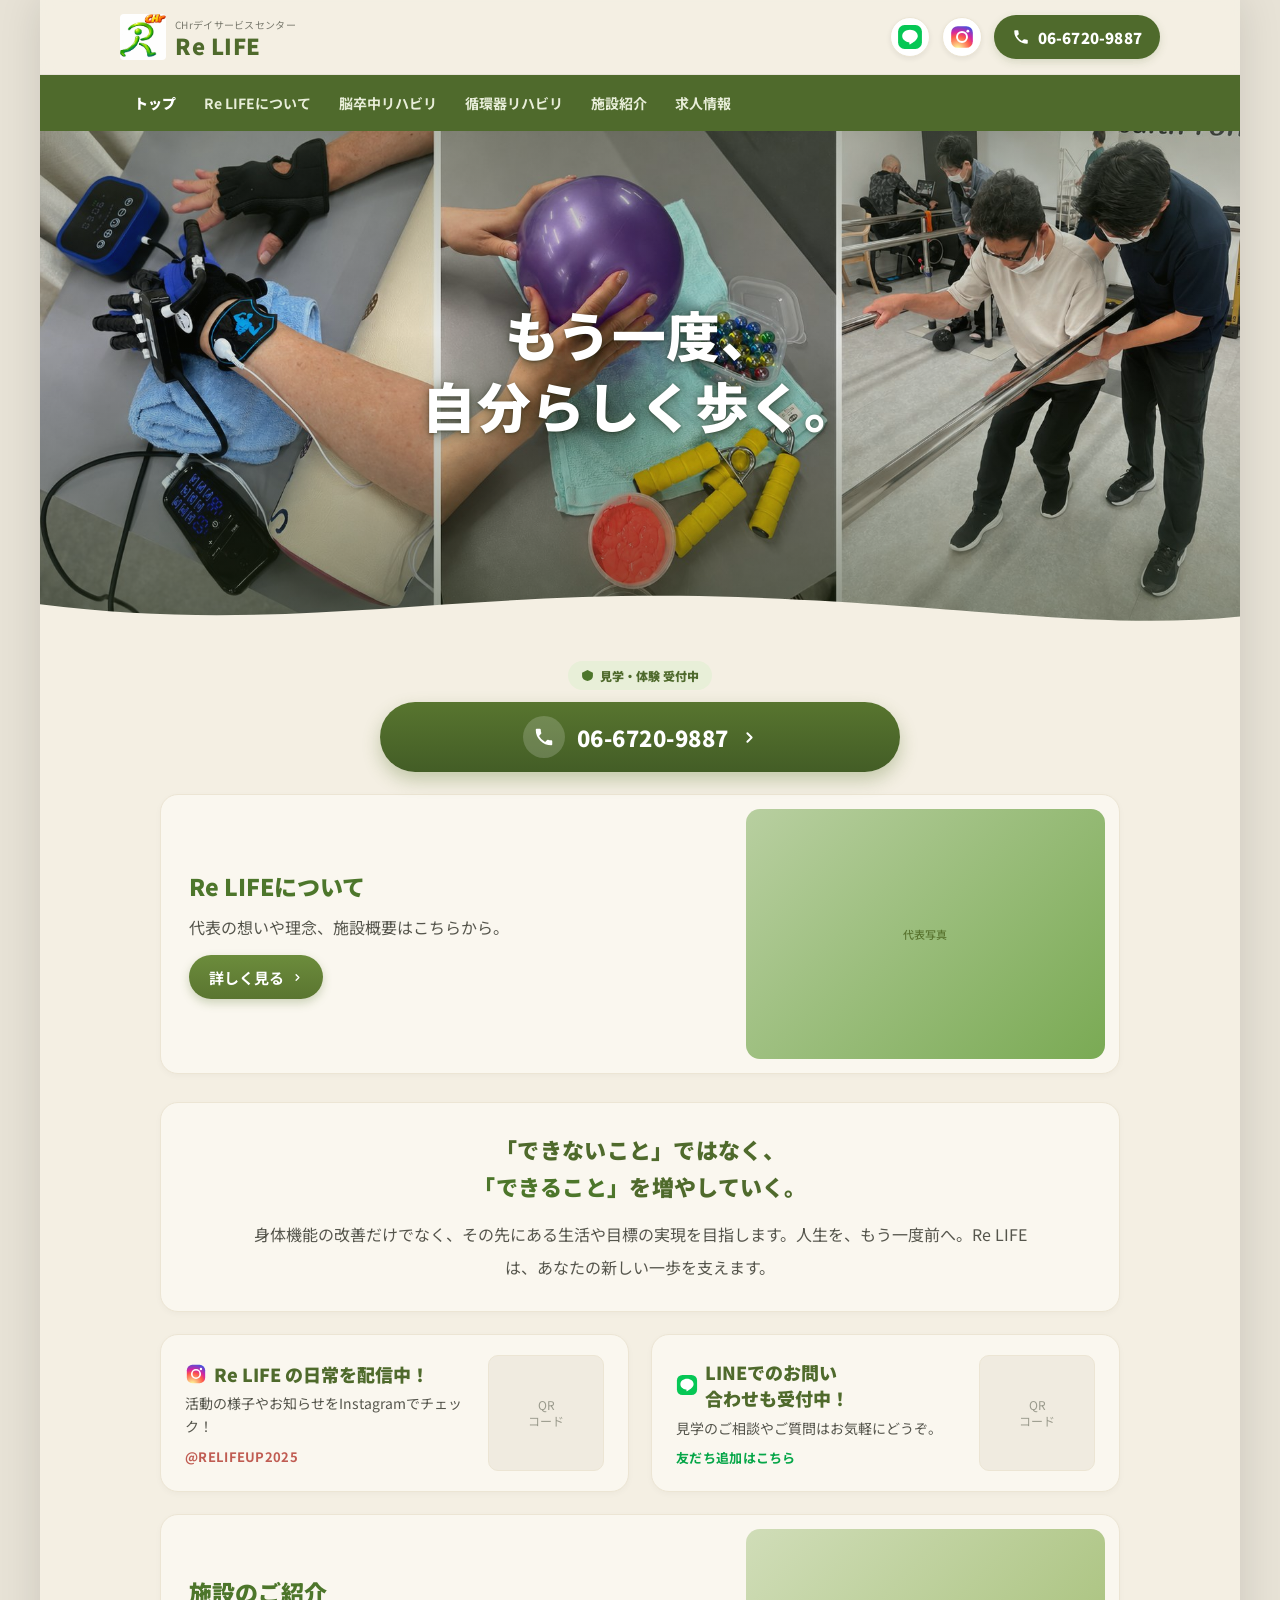
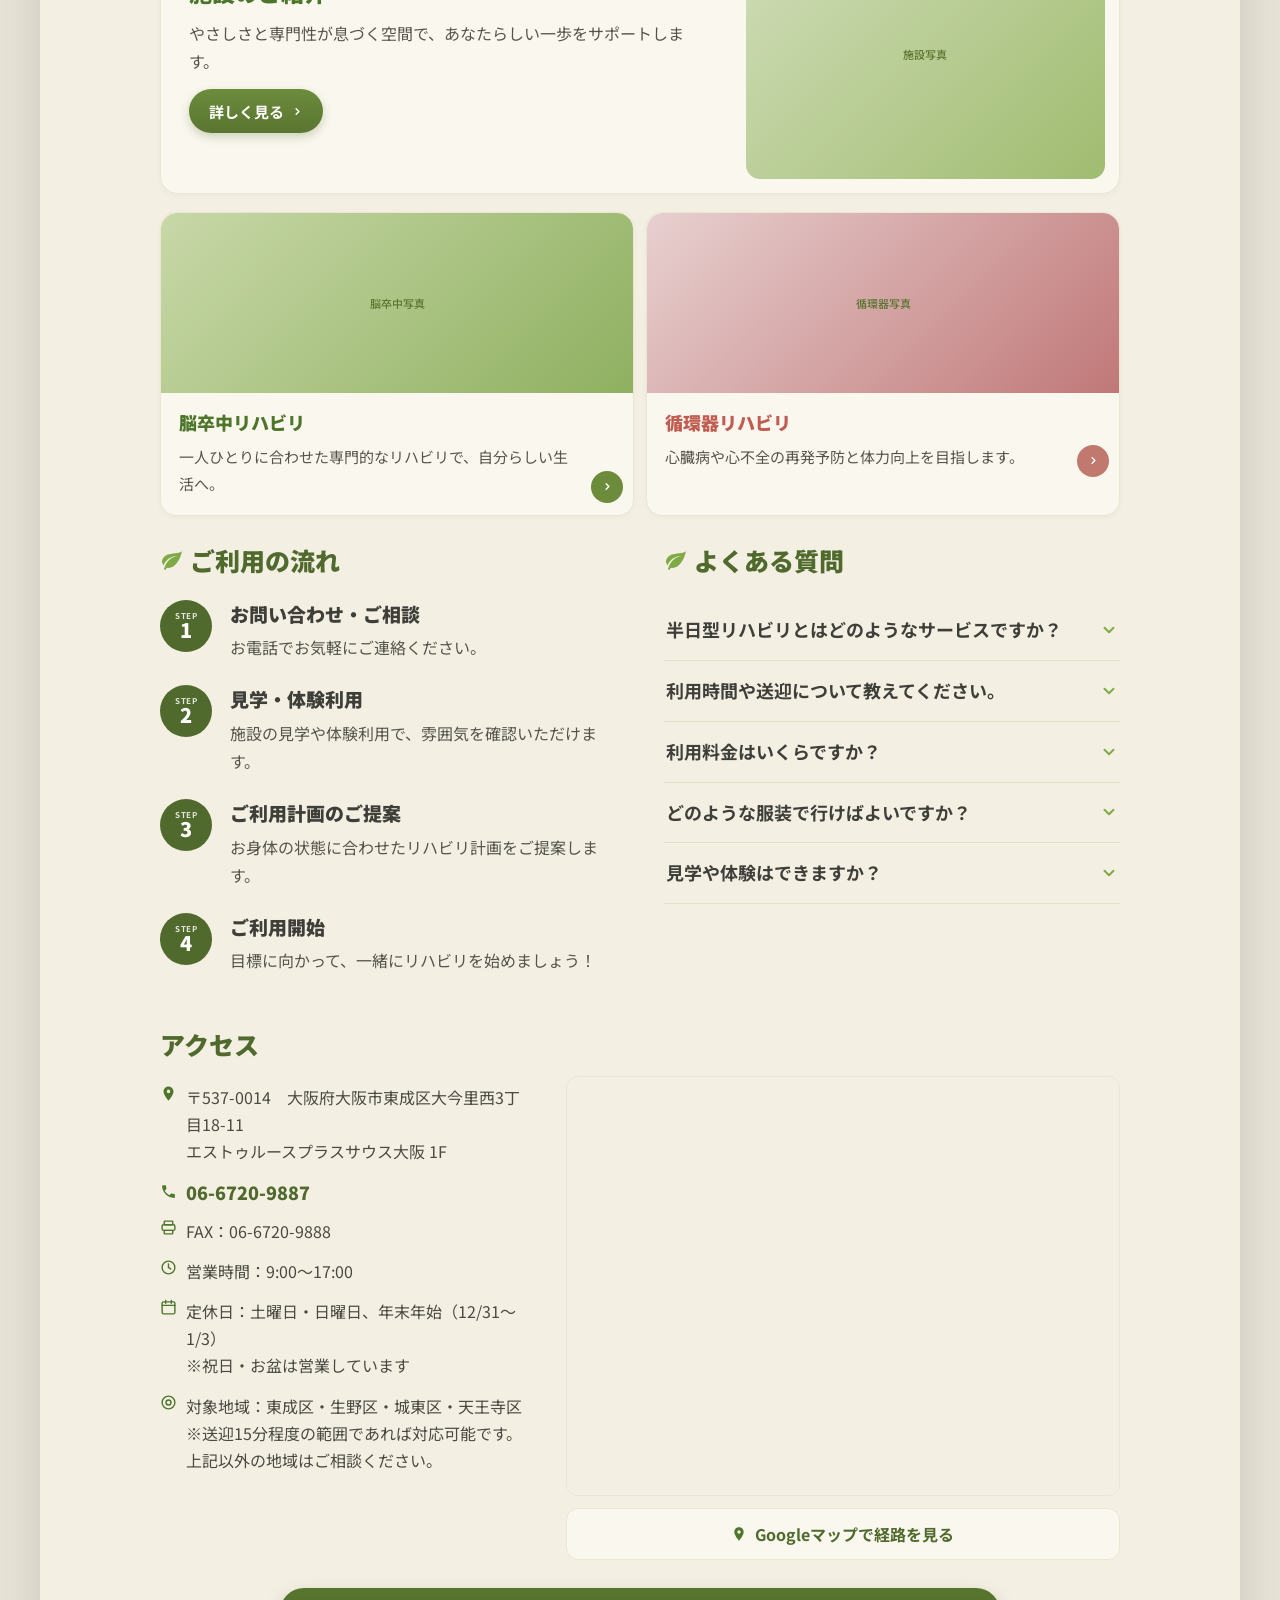
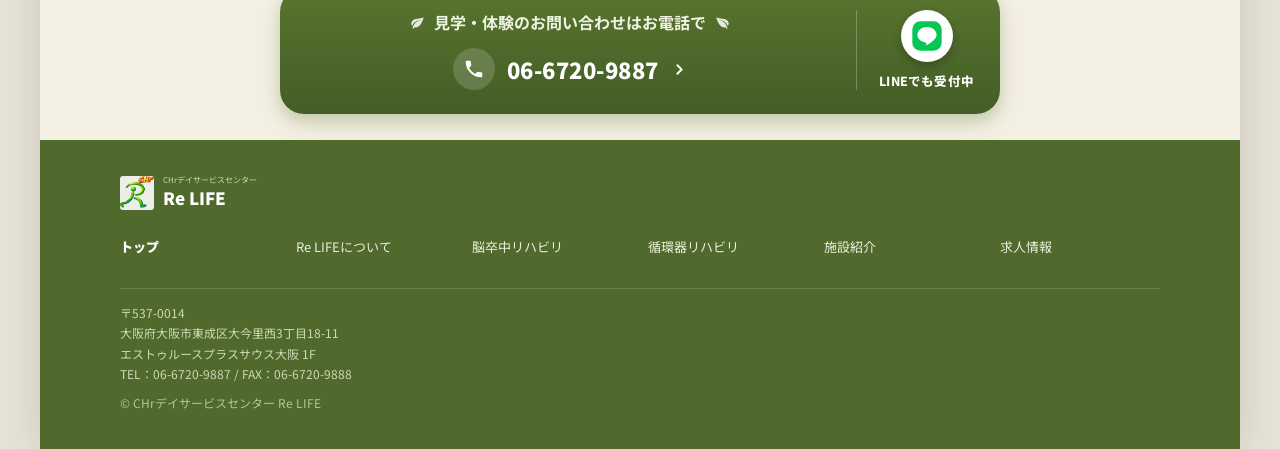
==== commit 3d7d904c: "@ トップのヒーローを全幅スライド化し、LINE/インスタ導線とCTAを全ページで統一 - ヒーローをクロスフェード自動スライド（5秒間隔・裏タブ停止・reduced-motion対応）に変更 - 従" ====
--- a/index.html
+++ b/index.html
@@ -8,12 +8,12 @@
 <meta property="og:title" content="CHrデイサービスセンター Re LIFE｜脳卒中・循環器リハビリ専門の半日型デイサービス">
 <meta property="og:description" content="大阪市東成区の半日型リハビリデイサービス。理学療法士常駐で脳卒中・循環器疾患に特化。歩行訓練・個別機能訓練で在宅生活を支援します。">
 <meta property="og:type" content="website">
-<meta property="og:image" content="ogp.png">
-<meta property="og:image:width" content="1200">
-<meta property="og:image:height" content="630">
+<meta property="og:image" content="ogp.jpg">
+<meta property="og:image:width" content="1050">
+<meta property="og:image:height" content="1031">
 <meta property="og:image:alt" content="CHrデイサービスセンター Re LIFE">
 <meta name="twitter:card" content="summary_large_image">
-<meta name="twitter:image" content="ogp.png">
+<meta name="twitter:image" content="ogp.jpg">
 <meta name="twitter:image:alt" content="CHrデイサービスセンター Re LIFE">
 <link rel="preconnect" href="https://fonts.googleapis.com">
 <link rel="preconnect" href="https://fonts.gstatic.com" crossorigin>
@@ -34,10 +34,26 @@
         <div class="site-header__name">Re LIFE</div>
       </div>
     </a>
-    <a href="tel:0667209887" class="site-header__tel" aria-label="電話で問い合わせ：06-6720-9887">
-      <svg viewBox="0 0 24 24" width="18" height="18" aria-hidden="true"><path d="M6.62 10.79a15.53 15.53 0 0 0 6.59 6.59l2.2-2.2a1 1 0 0 1 1.02-.24 11.36 11.36 0 0 0 3.57.57 1 1 0 0 1 1 1V20a1 1 0 0 1-1 1A17 17 0 0 1 3 4a1 1 0 0 1 1-1h3.5a1 1 0 0 1 1 1c0 1.25.2 2.45.57 3.57a1 1 0 0 1-.25 1.02l-2.2 2.2z"></path></svg>
-      06-6720-9887
-    </a>
+    <div class="site-header__actions">
+      <!-- ★★ 公開前に必ず差し替え：LINE公式アカウントのURL（千原さん待ち）
+           全6ページのヘッダーに同じURLが入っている（index / about / facility / recruit / nosotchu-reha / junkanki-reha）。
+           トップの「SNSカード」内のLINEボタンにも同じURLを入れること。 -->
+      <a href="https://lin.ee/PLACEHOLDER" class="site-header__sns" target="_blank" rel="noopener noreferrer" aria-label="LINEで友だち追加">
+        <svg viewBox="0 0 24 24" width="26" height="26" aria-hidden="true"><rect x="1" y="1" width="22" height="22" rx="6" fill="#06C755"></rect><path d="M19.2 11.1c0-3.2-3.2-5.8-7.2-5.8s-7.2 2.6-7.2 5.8c0 2.9 2.6 5.3 6 5.7.24.05.56.16.64.36.07.18.05.46.02.64l-.1.6c-.03.18-.14.7.62.38s4.05-2.39 5.53-4.09c1.02-1.12 1.69-2.26 1.69-3.57z" fill="#fff"></path></svg>
+      </a>
+      <a href="https://www.instagram.com/relifeup2025" class="site-header__sns" target="_blank" rel="noopener noreferrer" aria-label="Instagram @relifeup2025">
+        <svg viewBox="0 0 24 24" width="26" height="26" aria-hidden="true">
+          <defs><radialGradient id="igHeader" cx="30%" cy="107%" r="135%"><stop offset="0%" stop-color="#fdf497"></stop><stop offset="5%" stop-color="#fdf497"></stop><stop offset="45%" stop-color="#fd5949"></stop><stop offset="60%" stop-color="#d6249f"></stop><stop offset="90%" stop-color="#285AEB"></stop></radialGradient></defs>
+          <rect x="2" y="2" width="20" height="20" rx="6" fill="url(#igHeader)"></rect>
+          <circle cx="12" cy="12" r="4.6" fill="none" stroke="#fff" stroke-width="1.8"></circle>
+          <circle cx="17.4" cy="6.6" r="1.3" fill="#fff"></circle>
+        </svg>
+      </a>
+      <a href="tel:0667209887" class="site-header__tel" aria-label="電話で問い合わせ：06-6720-9887">
+        <svg viewBox="0 0 24 24" width="18" height="18" aria-hidden="true"><path d="M6.62 10.79a15.53 15.53 0 0 0 6.59 6.59l2.2-2.2a1 1 0 0 1 1.02-.24 11.36 11.36 0 0 0 3.57.57 1 1 0 0 1 1 1V20a1 1 0 0 1-1 1A17 17 0 0 1 3 4a1 1 0 0 1 1-1h3.5a1 1 0 0 1 1 1c0 1.25.2 2.45.57 3.57a1 1 0 0 1-.25 1.02l-2.2 2.2z"></path></svg>
+        06-6720-9887
+      </a>
+    </div>
     <button class="menu-btn" type="button" aria-label="メニューを開く" aria-expanded="false" aria-controls="navDrawer">
       <span></span><span></span><span></span>
     </button>
@@ -63,33 +79,55 @@
   </nav>
 
   <main id="main-content">
-  <!-- HERO -->
-  <section class="home-hero" style="position:relative;">
-    <div class="home-hero__media" style="position:relative;width:100%;height:300px;overflow:hidden;">
-      <div class="img-ph">施設・リハビリ写真</div>
-      <svg viewBox="0 0 430 46" preserveAspectRatio="none" style="position:absolute;left:0;bottom:-1px;width:100%;height:46px;display:block;" aria-hidden="true">
+  <!-- HERO（全幅の自動スライド＋コピー重ね） -->
+  <!--
+    ★ 4枚とも「仮置き」の写真。既存ページ用に受領済みのものを流用している。
+       本番用は「写真依頼リスト No.1」＝トップ用の横長写真（候補5〜6枚から3〜4枚を選ぶ）。
+       届いたら各 <img> の src を差し替える（装飾扱いなので alt は空のままでよい）。
+       ※「トップとギャラリーで同じ写真を使わない」方針があるため、
+         本番写真が届いた時点で 2〜4枚目は必ず差し替えること。
+    スライドは3枚でも4枚でも動く（不要な .hero-slide を削除するだけ）。
+    切替間隔は data-hero-interval（ミリ秒）で変更できる。
+  -->
+  <section class="home-hero" aria-label="Re LIFE のご案内">
+    <div class="hero-slider" data-hero-slider data-hero-interval="5000">
+      <div class="hero-slider__stage">
+        <div class="hero-slide is-active">
+          <!-- 仮：脳卒中リハビリの3ショット -->
+          <img src="素材/写真/nosotchu_reha_3shot.jpg" alt="" loading="eager" decoding="async">
+        </div>
+        <div class="hero-slide">
+          <!-- 仮：トレッドミル（循環器ギャラリーと重複中） -->
+          <img src="素材/写真/junkanki_gallery_03_treadmill.jpg" alt="" loading="lazy" decoding="async">
+        </div>
+        <div class="hero-slide">
+          <!-- 仮：電気刺激（脳卒中ギャラリーと重複中） -->
+          <img src="素材/写真/nosotchu_gallery_01_denki-shigeki.jpg" alt="" loading="lazy" decoding="async">
+        </div>
+      </div>
+      <div class="hero-slider__scrim" aria-hidden="true"></div>
+      <div class="home-hero__copy">
+        <h1 class="home-hero__title">もう一度、<br>自分らしく歩く。</h1>
+      </div>
+      <svg class="home-hero__wave" viewBox="0 0 430 46" preserveAspectRatio="none" aria-hidden="true">
         <path d="M0,46 L0,20 C90,46 150,6 250,14 C330,20 380,42 430,30 L430,46 Z" fill="#f4efe3"></path>
       </svg>
     </div>
-    <div class="home-hero__copy" style="padding:6px 22px 4px;">
-      <h1 style="font-size:40px;font-weight:900;line-height:1.28;letter-spacing:.5px;">もう一度、<br>自分らしく<span style="color:var(--green);">歩く</span>。</h1>
-      <p style="margin-top:16px;font-size:14.5px;line-height:1.85;color:var(--text-body);font-weight:500;">脳卒中・循環器疾患に特化した<br>理学療法士・作業療法士による半日型リハビリデイサービス</p>
-    </div>
-    <div class="hero-contact" style="padding:18px 22px 6px;">
-      <div style="display:inline-flex;align-items:center;gap:6px;background:var(--green-pale);color:var(--green-dark);font-size:12px;font-weight:900;padding:6px 13px;border-radius:30px;margin-bottom:12px;">
+    <div class="hero-contact">
+      <div class="hero-contact__badge">
         <svg viewBox="0 0 24 24" width="13" height="13" fill="var(--green)" aria-hidden="true"><path d="M12 2L2 7v6c0 5 3.5 8 10 9 6.5-1 10-4 10-9V7L12 2z"></path></svg>
-        見学・体験受付中（お電話にて）
-      </div>
-      <a href="tel:0667209887" class="cta-bar hero-cta">
+        見学・体験 受付中
+      </div>
+      <!-- 2026-08-08: 下部CTAを整理したのに合わせてここも簡素化。
+           「まずはお気軽にご相談ください」「電話で問い合わせ:」の2行を落とし、
+           上のバッジ（見学・体験 受付中）＋電話番号だけにした -->
+      <a href="tel:0667209887" class="cta-bar hero-cta" aria-label="電話で問い合わせ：06-6720-9887">
         <span class="cta-bar__icon">
           <svg viewBox="0 0 24 24" width="22" height="22" fill="#fff" aria-hidden="true"><path d="M6.62 10.79a15.53 15.53 0 0 0 6.59 6.59l2.2-2.2a1 1 0 0 1 1.02-.24 11.36 11.36 0 0 0 3.57.57 1 1 0 0 1 1 1V20a1 1 0 0 1-1 1A17 17 0 0 1 3 4a1 1 0 0 1 1-1h3.5a1 1 0 0 1 1 1c0 1.25.2 2.45.57 3.57a1 1 0 0 1-.25 1.02l-2.2 2.2z"></path></svg>
         </span>
-        <div class="cta-bar__text">
-          <small>まずはお気軽にご相談ください</small>
-          <strong>電話で問い合わせ: <span class="phone-number">06-6720-9887</span></strong>
-        </div>
-      </a>
-      <p class="tel-note">タップすると電話アプリが起動します</p>
+        <span class="cta-bar__num">06-6720-9887</span>
+        <svg viewBox="0 0 24 24" width="17" height="17" fill="none" stroke="#fff" stroke-width="2.8" stroke-linecap="round" stroke-linejoin="round" aria-hidden="true"><path d="M9 6l6 6-6 6"></path></svg>
+      </a>
     </div>
   </section>
 
@@ -153,30 +191,65 @@
     </div>
   </section>
 
-  <!-- INSTAGRAM -->
+  <!-- SNS（Instagram / LINE）
+       PC・タブレット（600px以上）= 横2カラム・QRコード表示
+       スマホ（599px以下）        = 縦積み・QRは出さずタップボタン
+         └ スマホでQRを出しても本人は読み取れないため（2026-08-06 打合せでの決定）
+       ★★ 千原さんから届き次第、以下2点を差し替える
+         ① QR画像 … 各カードの .home-sns-card__qr の中身を <img src="素材/QR/○○.png" alt=""> に置き換え
+         ② LINEのURL … このセクションのLINEボタン＋全6ページのヘッダー（https://lin.ee/PLACEHOLDER） -->
   <section style="padding:14px 18px;">
-    <div class="card home-instagram-card">
-      <div class="home-instagram-card__content">
-        <h3 style="font-size:16px;font-weight:900;color:var(--green-dark);margin-bottom:7px;">Re LIFE の日常を配信中！</h3>
-        <p style="font-size:12.5px;line-height:1.65;color:var(--text-body);">活動の様子やお知らせを<br>Instagramでチェック！</p>
-      </div>
-      <div class="home-instagram-card__follow">
-        <div class="home-instagram-card__follow-row">
-          <a href="https://www.instagram.com/relifeup2025" target="_blank" rel="noopener noreferrer" aria-label="Instagram @relifeup2025">
-            <svg viewBox="0 0 24 24" width="34" height="34">
-              <defs><radialGradient id="ig" cx="30%" cy="107%" r="135%"><stop offset="0%" stop-color="#fdf497"></stop><stop offset="5%" stop-color="#fdf497"></stop><stop offset="45%" stop-color="#fd5949"></stop><stop offset="60%" stop-color="#d6249f"></stop><stop offset="90%" stop-color="#285AEB"></stop></radialGradient></defs>
-              <rect x="2" y="2" width="20" height="20" rx="6" fill="url(#ig)"></rect>
+    <div class="home-sns-row">
+
+      <!-- Instagram -->
+      <div class="card home-sns-card">
+        <div class="home-sns-card__text">
+          <h3 class="home-sns-card__title">
+            <svg viewBox="0 0 24 24" width="22" height="22" aria-hidden="true">
+              <defs><radialGradient id="igCard" cx="30%" cy="107%" r="135%"><stop offset="0%" stop-color="#fdf497"></stop><stop offset="5%" stop-color="#fdf497"></stop><stop offset="45%" stop-color="#fd5949"></stop><stop offset="60%" stop-color="#d6249f"></stop><stop offset="90%" stop-color="#285AEB"></stop></radialGradient></defs>
+              <rect x="2" y="2" width="20" height="20" rx="6" fill="url(#igCard)"></rect>
               <circle cx="12" cy="12" r="4.6" fill="none" stroke="#fff" stroke-width="1.8"></circle>
               <circle cx="17.4" cy="6.6" r="1.3" fill="#fff"></circle>
             </svg>
-          </a>
-          <!-- QRコードをここに差し替え -->
-          <div class="home-instagram-card__qr">
-            <span style="font-size:9px;color:#9a9a8c;text-align:center;line-height:1.4;">QR<br>コード</span>
-          </div>
-        </div>
-        <div style="font-size:11px;font-weight:700;color:var(--red);letter-spacing:.3px;">@RELIFEUP2025</div>
-      </div>
+            Re LIFE の日常を配信中！
+          </h3>
+          <p class="home-sns-card__lead">活動の様子やお知らせをInstagramでチェック！</p>
+          <div class="home-sns-card__id">@RELIFEUP2025</div>
+        </div>
+        <a href="https://www.instagram.com/relifeup2025" class="home-sns-card__action" target="_blank" rel="noopener noreferrer" aria-label="Instagram @relifeup2025">
+          <!-- QRコードをここに差し替え（PC・タブレットのみ表示） -->
+          <span class="home-sns-card__qr"><span>QR<br>コード</span></span>
+          <span class="home-sns-card__tap" aria-hidden="true">
+            <svg viewBox="0 0 24 24" width="30" height="30">
+              <defs><radialGradient id="igTap" cx="30%" cy="107%" r="135%"><stop offset="0%" stop-color="#fdf497"></stop><stop offset="5%" stop-color="#fdf497"></stop><stop offset="45%" stop-color="#fd5949"></stop><stop offset="60%" stop-color="#d6249f"></stop><stop offset="90%" stop-color="#285AEB"></stop></radialGradient></defs>
+              <rect x="2" y="2" width="20" height="20" rx="6" fill="url(#igTap)"></rect>
+              <circle cx="12" cy="12" r="4.6" fill="none" stroke="#fff" stroke-width="1.8"></circle>
+              <circle cx="17.4" cy="6.6" r="1.3" fill="#fff"></circle>
+            </svg>
+          </span>
+        </a>
+      </div>
+
+      <!-- LINE -->
+      <div class="card home-sns-card">
+        <div class="home-sns-card__text">
+          <h3 class="home-sns-card__title">
+            <svg viewBox="0 0 24 24" width="22" height="22" aria-hidden="true"><rect x="1" y="1" width="22" height="22" rx="6" fill="#06C755"></rect><path d="M19.2 11.1c0-3.2-3.2-5.8-7.2-5.8s-7.2 2.6-7.2 5.8c0 2.9 2.6 5.3 6 5.7.24.05.56.16.64.36.07.18.05.46.02.64l-.1.6c-.03.18-.14.7.62.38s4.05-2.39 5.53-4.09c1.02-1.12 1.69-2.26 1.69-3.57z" fill="#fff"></path></svg>
+            LINEでのお問い合わせも受付中！
+          </h3>
+          <p class="home-sns-card__lead">見学のご相談やご質問はお気軽にどうぞ。</p>
+          <div class="home-sns-card__id home-sns-card__id--line">友だち追加はこちら</div>
+        </div>
+        <!-- ★★ 公開前に必ず差し替え：LINE公式アカウントのURL -->
+        <a href="https://lin.ee/PLACEHOLDER" class="home-sns-card__action" target="_blank" rel="noopener noreferrer" aria-label="LINEで友だち追加">
+          <!-- QRコードをここに差し替え（PC・タブレットのみ表示） -->
+          <span class="home-sns-card__qr"><span>QR<br>コード</span></span>
+          <span class="home-sns-card__tap" aria-hidden="true">
+            <svg viewBox="0 0 24 24" width="30" height="30"><rect x="1" y="1" width="22" height="22" rx="6" fill="#06C755"></rect><path d="M19.2 11.1c0-3.2-3.2-5.8-7.2-5.8s-7.2 2.6-7.2 5.8c0 2.9 2.6 5.3 6 5.7.24.05.56.16.64.36.07.18.05.46.02.64l-.1.6c-.03.18-.14.7.62.38s4.05-2.39 5.53-4.09c1.02-1.12 1.69-2.26 1.69-3.57z" fill="#fff"></path></svg>
+          </span>
+        </a>
+      </div>
+
     </div>
   </section>
 
@@ -309,20 +382,15 @@
     <div class="access-layout">
     <div class="access-map">
     <div class="access-map__embed" style="position:relative;width:100%;height:200px;border:1px solid var(--card-border);border-radius:12px;overflow:hidden;">
+      <!-- 2026-08-07: Googleマップの施設登録（CHrデイサービスセンター Re LIFE）が有効だったため、
+           マンション名の埋め込み＋自前ピン＋「Re LIFE はこちら」ラベルの代替対応から差し替え -->
       <iframe
-        src="https://www.google.com/maps/embed?pb=!1m18!1m12!1m3!1d3281.5654417361575!2d135.542206!3d34.665676000000005!2m3!1f0!2f0!3f0!3m2!1i1024!2i768!4f13.1!3m3!1m2!1s0x6000de1fafb6d8fb%3A0x19014981fb8c872c!2z44CSNTM3LTAwMTQg5aSn6Ziq5bqc5aSn6Ziq5biC5p2x5oiQ5Yy65aSn5LuK6YeM6KW_77yT5LiB55uu77yR77yY4oiS77yR77yRIOOCqOOCueODiOOCpeODq-ODvOOCueODl-ODqeOCueOCteOCpuOCueWkp-mYqg!5e0!3m2!1sja!2sjp!4v1783400827514!5m2!1sja!2sjp"
+        src="https://www.google.com/maps/embed?pb=!1m18!1m12!1m3!1d3281.5654417361575!2d135.542206!3d34.665676000000005!2m3!1f0!2f0!3f0!3m2!1i1024!2i768!4f13.1!3m3!1m2!1s0x6000df6e1f3157e1%3A0x2fc790aae9e37e94!2zQ0hy44OH44Kk44K144O844OT44K544K744Oz44K_44O8IFJlIExJRkU!5e0!3m2!1sja!2sjp!4v1786093794271!5m2!1sja!2sjp"
         width="100%" height="100%" style="border:0;display:block;"
         allowfullscreen="" loading="lazy" referrerpolicy="strict-origin-when-cross-origin"
         title="CHrデイサービスセンター Re LIFE 所在地マップ"></iframe>
-      <div aria-hidden="true" style="position:absolute;left:50%;top:50%;transform:translate(-50%,-100%);pointer-events:none;z-index:2;filter:drop-shadow(0 2px 3px rgba(0,0,0,.35));">
-        <svg width="30" height="42" viewBox="0 0 30 42" fill="none" xmlns="http://www.w3.org/2000/svg">
-          <path d="M15 1C7.8 1 2 6.8 2 14c0 9.5 13 26 13 26s13-16.5 13-26C28 6.8 22.2 1 15 1z" fill="#c05c52" stroke="#fff" stroke-width="2"></path>
-          <circle cx="15" cy="14" r="5" fill="#fff"></circle>
-        </svg>
-      </div>
-      <div class="access-map__label" style="position:absolute;left:50%;top:50%;transform:translate(-50%,4px);pointer-events:none;z-index:2;background:rgba(255,255,255,.92);color:var(--green-dark);font-size:10.5px;font-weight:900;padding:3px 9px;border-radius:20px;white-space:nowrap;box-shadow:0 1px 4px rgba(0,0,0,.2);">Re LIFE はこちら</div>
-    </div>
-    <a href="https://www.google.com/maps/dir/?api=1&destination=34.66563,135.542328" target="_blank" rel="noopener noreferrer" style="display:flex;align-items:center;justify-content:center;gap:8px;margin-top:12px;text-decoration:none;background:var(--card-bg);border:1px solid var(--card-border);color:var(--green-dark);font-size:13px;font-weight:700;padding:13px;border-radius:12px;">
+    </div>
+    <a href="https://www.google.com/maps/dir/?api=1&destination=34.665676,135.542206&destination_place_id=%2Fg%2F11zcs0lf9z" target="_blank" rel="noopener noreferrer" style="display:flex;align-items:center;justify-content:center;gap:8px;margin-top:12px;text-decoration:none;background:var(--card-bg);border:1px solid var(--card-border);color:var(--green-dark);font-size:13px;font-weight:700;padding:13px;border-radius:12px;">
       <svg viewBox="0 0 24 24" width="16" height="16" fill="var(--green)" aria-hidden="true"><path d="M12 2C8.13 2 5 5.13 5 9c0 5.25 7 13 7 13s7-7.75 7-13c0-3.87-3.13-7-7-7zm0 9.5A2.5 2.5 0 1 1 12 6.5a2.5 2.5 0 0 1 0 5z"></path></svg>
       Googleマップで経路を見る
     </a>
@@ -337,39 +405,59 @@
         06-6720-9887
       </a>
       <div style="display:flex;gap:9px;font-size:13px;line-height:1.6;color:#4a4a42;">
+        <svg viewBox="0 0 24 24" width="17" height="17" fill="none" stroke="var(--green)" stroke-width="2" style="flex:none;margin-top:1px;" aria-hidden="true"><rect x="6" y="3" width="12" height="5" rx="1"></rect><rect x="3" y="8" width="18" height="8" rx="2"></rect><rect x="6" y="16" width="12" height="5" rx="1"></rect></svg>
+        <span>FAX：06-6720-9888</span>
+      </div>
+      <div style="display:flex;gap:9px;font-size:13px;line-height:1.6;color:#4a4a42;">
         <svg viewBox="0 0 24 24" width="17" height="17" fill="none" stroke="var(--green)" stroke-width="2" style="flex:none;margin-top:1px;" aria-hidden="true"><circle cx="12" cy="12" r="9"></circle><path d="M12 7v5l3 2" stroke-linecap="round"></path></svg>
         <span>営業時間：9:00〜17:00</span>
       </div>
       <div style="display:flex;gap:9px;font-size:13px;line-height:1.6;color:#4a4a42;">
         <svg viewBox="0 0 24 24" width="17" height="17" fill="none" stroke="var(--green)" stroke-width="2" style="flex:none;margin-top:1px;" aria-hidden="true"><rect x="3" y="4" width="18" height="17" rx="2"></rect><path d="M3 9h18M8 2v4M16 2v4" stroke-linecap="round"></path></svg>
-        <span>定休日：土曜・日曜</span>
+        <span>定休日：土曜日・日曜日、年末年始（12/31〜1/3）<br>※祝日・お盆は営業しています</span>
       </div>
       <div style="display:flex;gap:9px;font-size:13px;line-height:1.6;color:#4a4a42;">
         <svg viewBox="0 0 24 24" width="17" height="17" fill="none" stroke="var(--green)" stroke-width="2" style="flex:none;margin-top:1px;" aria-hidden="true"><circle cx="12" cy="12" r="9"></circle><circle cx="12" cy="12" r="3.5"></circle></svg>
-        <span>対象地域：東成区・生野区・城東区・天王寺</span>
-      </div>
-    </div>
-    </div>
-  </section>
-
-  <!-- BOTTOM CTA -->
+        <span>対象地域：東成区・生野区・城東区・天王寺区<br>※送迎15分程度の範囲であれば対応可能です。上記以外の地域はご相談ください。</span>
+      </div>
+      <!-- 事業所番号が千原さんから届いたら、下のブロックのコメントを外して番号を入れる
+      <div style="display:flex;gap:9px;font-size:13px;line-height:1.6;color:#4a4a42;">
+        <svg viewBox="0 0 24 24" width="17" height="17" fill="none" stroke="var(--green)" stroke-width="2" style="flex:none;margin-top:1px;" aria-hidden="true"><rect x="4" y="3" width="16" height="18" rx="2"></rect><path d="M8 8h8M8 12h8M8 16h5" stroke-linecap="round"></path></svg>
+        <span>事業所番号：0000000000</span>
+      </div>
+      -->
+    </div>
+    </div>
+  </section>
+
+  <!-- BOTTOM CTA
+       2026-08-08: 求人ページ（recruit.html）と同じ .cta-block 型に統一。
+       以前は .final-contact-band（帯の中にさらにボタンを入れる二重構造）で情報が多く見えたため、
+       「ラベル1行 → 電話番号 → 受付時間」の3段だけに整理した。 -->
   <section class="final-contact-section" style="padding:18px 18px 26px;">
-    <div class="final-contact-band">
-      <div class="final-contact-band__guidance">
-        <p>見学・体験をご希望の方へ</p>
-        <p>受付時間 9:00〜17:00</p>
-      </div>
-      <a href="tel:0667209887" class="final-contact-band__link" aria-label="見学・体験のお問い合わせ：06-6720-9887">
-        <span class="cta-bar__icon">
-        <svg viewBox="0 0 24 24" width="22" height="22" fill="#fff" aria-hidden="true"><path d="M6.62 10.79a15.53 15.53 0 0 0 6.59 6.59l2.2-2.2a1 1 0 0 1 1.02-.24 11.36 11.36 0 0 0 3.57.57 1 1 0 0 1 1 1V20a1 1 0 0 1-1 1A17 17 0 0 1 3 4a1 1 0 0 1 1-1h3.5a1 1 0 0 1 1 1c0 1.25.2 2.45.57 3.57a1 1 0 0 1-.25 1.02l-2.2 2.2z"></path></svg>
+    <div class="cta-block">
+      <a href="tel:0667209887" class="cta-block__main">
+        <div class="cta-block__label">
+          <svg viewBox="0 0 24 24" width="15" height="15" fill="rgba(255,255,255,.85)" aria-hidden="true"><path d="M17 8C8 10 5.9 16.17 3.82 21.34l1.89.66.95-2.3c.48.17.98.3 1.34.3C19 20 22 3 22 3c-1 2-8 2.25-13 3.25S2 11.5 2 13.5s1.75 3.75 1.75 3.75C7 8 17 8 17 8z"></path></svg>
+          見学・体験のお問い合わせはお電話で
+          <svg viewBox="0 0 24 24" width="15" height="15" fill="rgba(255,255,255,.85)" style="transform:scaleX(-1);" aria-hidden="true"><path d="M17 8C8 10 5.9 16.17 3.82 21.34l1.89.66.95-2.3c.48.17.98.3 1.34.3C19 20 22 3 22 3c-1 2-8 2.25-13 3.25S2 11.5 2 13.5s1.75 3.75 1.75 3.75C7 8 17 8 17 8z"></path></svg>
+        </div>
+        <div class="cta-block__tel">
+          <span class="cta-block__tel-icon">
+            <svg viewBox="0 0 24 24" width="22" height="22" fill="#fff" aria-hidden="true"><path d="M6.62 10.79a15.53 15.53 0 0 0 6.59 6.59l2.2-2.2a1 1 0 0 1 1.02-.24 11.36 11.36 0 0 0 3.57.57 1 1 0 0 1 1 1V20a1 1 0 0 1-1 1A17 17 0 0 1 3 4a1 1 0 0 1 1-1h3.5a1 1 0 0 1 1 1c0 1.25.2 2.45.57 3.57a1 1 0 0 1-.25 1.02l-2.2 2.2z"></path></svg>
+          </span>
+          <span class="cta-block__tel-num">06-6720-9887</span>
+          <svg viewBox="0 0 24 24" width="17" height="17" fill="none" stroke="#fff" stroke-width="2.8" stroke-linecap="round" stroke-linejoin="round" aria-hidden="true"><path d="M9 6l6 6-6 6"></path></svg>
+        </div>
+      </a>
+      <!-- ★★ 公開前に必ず差し替え：LINE公式アカウントのURL（600px以上でのみ表示） -->
+      <a href="https://lin.ee/PLACEHOLDER" class="cta-block__line" target="_blank" rel="noopener noreferrer">
+        <span class="cta-block__line-icon">
+          <svg viewBox="0 0 24 24" width="32" height="32" aria-hidden="true"><rect x="1" y="1" width="22" height="22" rx="6" fill="#06C755"></rect><path d="M19.2 11.1c0-3.2-3.2-5.8-7.2-5.8s-7.2 2.6-7.2 5.8c0 2.9 2.6 5.3 6 5.7.24.05.56.16.64.36.07.18.05.46.02.64l-.1.6c-.03.18-.14.7.62.38s4.05-2.39 5.53-4.09c1.02-1.12 1.69-2.26 1.69-3.57z" fill="#fff"></path></svg>
         </span>
-        <span class="cta-bar__text">
-          <small>まずはお気軽にご相談ください</small>
-          <strong>電話で問い合わせ: <span class="phone-number">06-6720-9887</span></strong>
-        </span>
-      </a>
-    </div>
-    <p class="tel-note">タップすると電話アプリが起動します</p>
+        LINEでも受付中
+      </a>
+    </div>
   </section>
 
   </main>
@@ -400,6 +488,13 @@
   </footer>
 
 </div>
+<!-- 右下に浮くLINEボタン（スマホ専用／600px以上では非表示）
+     ★★ 公開前に必ず差し替え：LINE公式アカウントのURL
+     .lp は幅によって overflow:hidden になるため、必ず .lp の外に置くこと -->
+<a href="https://lin.ee/PLACEHOLDER" class="line-fab" target="_blank" rel="noopener noreferrer">
+  <svg viewBox="0 0 24 24" width="28" height="28" aria-hidden="true"><path d="M12 3.6c-4.7 0-8.5 3-8.5 6.8 0 3.4 3 6.2 7.1 6.7.28.06.65.19.75.42.08.21.05.54.03.75l-.12.7c-.04.21-.17.83.73.45s4.8-2.83 6.55-4.84C19.8 12.9 20.5 11.5 20.5 10.4c0-3.8-3.8-6.8-8.5-6.8z" fill="#fff"></path></svg>
+  LINE受付中
+</a>
 <script src="site.js"></script>
 </body>
 </html>
--- a/style.css
+++ b/style.css
@@ -22,23 +22,6 @@
   --red-mid:      #c0786f;
 }
 
-/* Larger site-controlled label over the embedded Google map. */
-.access-map__label {
-  display: inline-flex !important;
-  align-items: center !important;
-  min-height: 34px !important;
-  padding: 5px 14px !important;
-  border: 2px solid rgba(255, 255, 255, .96) !important;
-  border-radius: 999px !important;
-  background: rgba(255, 255, 255, .98) !important;
-  box-shadow: 0 2px 8px rgba(0, 0, 0, .28) !important;
-  color: var(--green-dark) !important;
-  font-size: clamp(14px, 1.2vw, 17px) !important;
-  font-weight: 900 !important;
-  line-height: 1.25 !important;
-  letter-spacing: .02em !important;
-}
-
 /* --- ベース --- */
 *, *::before, *::after { box-sizing: border-box; margin: 0; padding: 0; }
 html, body { background: var(--body-bg); }
@@ -123,6 +106,32 @@
 .site-header__tel:hover,
 .site-header__tel:focus-visible { background: var(--green-btn); }
 .site-header__tel svg { fill: #fff; }
+/* 電話ボタンの左に並ぶSNSロゴ（LINE・Instagram）。
+   電話ボタンと同じく960px以上でのみ表示する（スマホはヘッダーに幅がないため、
+   トップのSNSカードとナビの導線に任せる） */
+.site-header__actions {
+  display: flex;
+  align-items: center;
+  gap: 10px;
+}
+.site-header__sns {
+  display: none;
+  align-items: center;
+  justify-content: center;
+  width: 40px;
+  height: 40px;
+  flex: none;
+  border-radius: 50%;
+  background: #fff;
+  border: 1px solid var(--card-border);
+  box-shadow: 0 2px 5px rgba(0,0,0,.07);
+  transition: transform .15s ease, box-shadow .15s ease;
+}
+.site-header__sns:hover,
+.site-header__sns:focus-visible {
+  transform: translateY(-1px);
+  box-shadow: 0 4px 10px rgba(0,0,0,.14);
+}
 .menu-btn {
   background: none;
   border: none;
@@ -180,19 +189,28 @@
 }
 .nav-drawer a.current { color: #fff; font-weight: 900; }
 .nav-drawer li:last-child a { border-bottom: none; }
-.nav-drawer__tel {
+.nav-drawer a.nav-drawer__tel {
   display: flex;
   align-items: center;
   justify-content: center;
   gap: 10px;
+  width: 100%;
+  min-height: 54px;
+  box-sizing: border-box;
   margin-top: 28px;
   text-decoration: none;
   background: #fff;
   color: var(--green-dark);
   font-weight: 900;
-  font-size: 15px;
+  font-size: 17px;
+  line-height: 1;
   padding: 15px 18px;
   border-radius: 40px;
+  border-bottom: none;
+}
+.nav-drawer a.nav-drawer__tel svg {
+  flex: 0 0 auto;
+  fill: currentColor;
 }
 .nav-drawer__mobile-contact { display: block; }
 
@@ -225,11 +243,14 @@
   flex: none;
 }
 
-/* ページ下部のバー型CTA */
+/* ヒーロー直下のバー型CTA（トップのみ）。
+   2026-08-08に「アイコン＋電話番号＋矢印」の1行だけに簡素化した。
+   文言は上のバッジ（見学・体験 受付中）が担う */
 .cta-bar {
   display: flex;
   align-items: center;
-  gap: 14px;
+  justify-content: center;
+  gap: 12px;
   text-decoration: none;
   background: linear-gradient(180deg, var(--green-mid), var(--green-btn));
   border-radius: 48px;
@@ -246,9 +267,13 @@
   justify-content: center;
   flex: none;
 }
-.cta-bar__text { color: #fff; line-height: 1.3; }
-.cta-bar__text small { display: block; font-size: 11px; font-weight: 500; opacity: .9; }
-.cta-bar__text strong { display: block; font-size: 15px; font-weight: 900; white-space: nowrap; }
+.cta-bar__num {
+  font-size: 22px;
+  font-weight: 900;
+  color: #fff;
+  letter-spacing: .5px;
+  white-space: nowrap;
+}
 
 /* 発信前の予告文言（電話バナー直下） */
 .tel-note {
@@ -259,50 +284,59 @@
   text-align: center;
 }
 
-/* Top-page closing contact band: separate from the compact hero call to action. */
-.final-contact-band {
-  display: flex;
-  flex-direction: column;
-  align-items: center;
-  justify-content: center;
-  gap: 12px;
-  padding: 20px;
-  border-radius: 22px;
-  background: linear-gradient(180deg, var(--green-mid), var(--green-btn));
-  box-shadow: 0 8px 18px rgba(90,117,48,.25);
-}
-.final-contact-band__guidance {
-  color: #fff;
-  text-align: center;
-  line-height: 1.5;
-}
-.final-contact-band__guidance p:first-child { font-size: 14px; font-weight: 900; }
-.final-contact-band__guidance p:last-child { font-size: 12px; font-weight: 500; opacity: .9; }
-.final-contact-band__link {
-  display: flex;
-  align-items: center;
-  justify-content: center;
-  gap: 14px;
-  width: 100%;
-  min-height: 64px;
-  padding: 11px 16px;
-  border: 1px solid rgba(255,255,255,.28);
-  border-radius: 18px;
-  background: rgba(255,255,255,.12);
-  color: #fff;
-  text-decoration: none;
-}
-.final-contact-band__link:hover,
-.final-contact-band__link:focus-visible { background: rgba(255,255,255,.2); }
-
-/* 詳細ページのブロック型CTA */
+/* ブロック型CTA（トップ下部・求人ページで共通。2026-08-08にトップ側も統一）
+   スマホ  = 電話のみ（幅がないためLINEは出さず、代わりに右下の .line-fab が出る）
+   600px〜 = ブロック内の右側にLINE導線を追加し、電話側はその分だけ左に寄る
+   ※ブロック全体を <a href="tel:"> にするとLINEリンクを入れ子にできないため、
+     外側は <div> にして中に「電話の<a>」と「LINEの<a>」を並べている */
 .cta-block {
-  display: block;
+  display: grid;
+  grid-template-columns: minmax(0, 1fr);
+  align-items: center;
   text-decoration: none;
   background: linear-gradient(180deg, var(--green-mid), var(--green-btn));
   border-radius: 24px;
   padding: 20px 22px 22px;
   box-shadow: 0 8px 18px rgba(90,117,48,.32);
+}
+.cta-block__main {
+  min-width: 0;
+  display: block;
+  text-decoration: none;
+}
+/* 右側のLINE導線（600px以上でのみ表示） */
+.cta-block__line {
+  display: none;
+  flex-direction: column;
+  align-items: center;
+  gap: 9px;
+  padding-left: 22px;
+  border-left: 1px solid rgba(255,255,255,.26);
+  color: #fff;
+  font-size: 12.5px;
+  font-weight: 800;
+  letter-spacing: .2px;
+  text-decoration: none;
+  white-space: nowrap;
+}
+/* 白い丸の中に緑の角丸ロゴを置く（ヘッダーのSNSロゴと同じ作り）。
+   CTAの背景がダークグリーンのため、緑のロゴを直に置くと沈み、
+   逆に白地に緑の吹き出しだけにすると色が反転して見えて分かりにくい */
+.cta-block__line-icon {
+  display: flex;
+  align-items: center;
+  justify-content: center;
+  width: 52px;
+  height: 52px;
+  border-radius: 50%;
+  background: #fff;
+  box-shadow: 0 4px 10px rgba(0,0,0,.24);
+  transition: transform .15s ease, box-shadow .15s ease;
+}
+.cta-block__line:hover .cta-block__line-icon,
+.cta-block__line:focus-visible .cta-block__line-icon {
+  transform: translateY(-2px);
+  box-shadow: 0 7px 16px rgba(0,0,0,.32);
 }
 .cta-block__label {
   display: flex;
@@ -337,6 +371,52 @@
   letter-spacing: .5px;
   white-space: nowrap;
 }
+@media (min-width: 600px) {
+  .cta-block {
+    grid-template-columns: minmax(0, 1fr) auto;
+    gap: 22px;
+    padding: 22px 26px 24px;
+  }
+  .cta-block__line { display: flex; }
+}
+
+/* ---------------------------------------------------
+   右下に浮くLINEボタン（スマホ専用・全ページ共通）
+   スマホはヘッダーにもCTAにもLINEを置けないため、常時表示のこれで代替する。
+   .lp の外に置くこと（.lp は幅によって overflow:hidden になる）
+   --------------------------------------------------- */
+.line-fab {
+  position: fixed;
+  right: 14px;
+  bottom: calc(16px + env(safe-area-inset-bottom, 0px));
+  /* ヘッダー(40)より上、ナビドロワー(50)より下。メニューを開いたら隠れる */
+  z-index: 45;
+  display: inline-flex;
+  align-items: center;
+  gap: 7px;
+  height: 52px;
+  padding: 0 17px 0 13px;
+  border-radius: 999px;
+  background: #06C755;
+  color: #fff;
+  font-size: 13px;
+  font-weight: 800;
+  letter-spacing: .2px;
+  white-space: nowrap;
+  text-decoration: none;
+  box-shadow: 0 6px 18px rgba(0,0,0,.30);
+  transition: transform .15s ease, box-shadow .15s ease;
+}
+.line-fab:hover,
+.line-fab:focus-visible {
+  transform: translateY(-2px);
+  box-shadow: 0 9px 22px rgba(0,0,0,.36);
+}
+.line-fab:active { transform: translateY(0); }
+@media (min-width: 600px) {
+  /* 600px以上ではCTA内にLINE導線が出るので、浮きボタンは消す */
+  .line-fab { display: none; }
+}
 
 /* ===================================================
    カード
@@ -392,41 +472,123 @@
   margin-left: auto;
 }
 
-.home-instagram-card {
+/* ---------------------------------------------------
+   SNSカード（Instagram / LINE）
+   従来の1枚のインスタカードを、同じ高さの小カード2枚に分割したもの。
+   カードの高さは中のQRコード（116px）＋余白でほぼ決まる。
+   スマホ(〜599px) = 1列に縦積み・QRは出さず丸ロゴのタップボタン
+   PC/タブレット(600px〜) = 横に2枚並べ・QR表示
+   ※スマホでQRを出しても本人は読み取れないための出し分け（2026-08-06 打合せ）
+   --------------------------------------------------- */
+.home-sns-row {
+  display: grid;
+  grid-template-columns: 1fr;
+  gap: 14px;
+}
+.home-sns-card {
   display: grid;
   grid-template-columns: minmax(0, 1fr) auto;
   align-items: center;
   gap: 14px;
-  padding: 18px;
-}
-.home-instagram-card__content { min-width: 0; }
-.home-instagram-card__follow {
+  padding: 16px 18px;
+}
+.home-sns-card__text { min-width: 0; }
+.home-sns-card__title {
+  display: flex;
+  align-items: center;
+  gap: 7px;
+  font-size: 14.5px;
+  font-weight: 900;
+  color: var(--green-dark);
+  line-height: 1.45;
+  margin-bottom: 5px;
+}
+.home-sns-card__title svg { flex: none; }
+.home-sns-card__lead {
+  font-size: 12px;
+  line-height: 1.6;
+  color: var(--text-body);
+}
+.home-sns-card__id {
+  margin-top: 6px;
+  font-size: 11px;
+  font-weight: 700;
+  letter-spacing: .3px;
+  color: var(--red);
+}
+.home-sns-card__id--line { color: #06a648; }
+.home-sns-card__action {
   flex: none;
-  text-align: center;
-}
-.home-instagram-card__follow-row {
-  display: flex;
-  align-items: center;
-  justify-content: center;
-  gap: 8px;
-  margin-bottom: 7px;
-}
-.home-instagram-card__qr {
-  width: 70px;
-  height: 70px;
-  display: flex;
+  display: flex;
+  align-items: center;
+  justify-content: center;
+  text-decoration: none;
+}
+/* スマホ用：丸ロゴのタップボタン */
+.home-sns-card__tap {
+  display: flex;
+  align-items: center;
+  justify-content: center;
+  width: 56px;
+  height: 56px;
+  border-radius: 50%;
+  background: #fff;
+  border: 1px solid var(--card-border);
+  box-shadow: 0 2px 6px rgba(0,0,0,.08);
+}
+/* PC用：QRコード */
+.home-sns-card__qr {
+  display: none;
+  width: 116px;
+  height: 116px;
   align-items: center;
   justify-content: center;
   overflow: hidden;
   border: 1px solid var(--card-border);
-  border-radius: 8px;
+  border-radius: 10px;
   background: #f0ebe0;
 }
-.home-instagram-card__qr img {
+.home-sns-card__qr span {
+  font-size: 12px;
+  color: #9a9a8c;
+  text-align: center;
+  line-height: 1.4;
+}
+.home-sns-card__qr img {
   display: block;
   width: 100%;
   height: 100%;
   object-fit: contain;
+}
+
+@media (min-width: 600px) {
+  .home-sns-row {
+    grid-template-columns: 1fr 1fr;
+    gap: 18px;
+  }
+  .home-sns-card {
+    gap: 16px;
+    padding: 18px 20px;
+  }
+  .home-sns-card__title { font-size: 15px; }
+  .home-sns-card__lead { font-size: 12.5px; }
+  .home-sns-card__tap { display: none; }
+  .home-sns-card__qr {
+    display: flex;
+    width: 100px;
+    height: 100px;
+  }
+}
+@media (min-width: 960px) {
+  .home-sns-row { gap: 22px; }
+  .home-sns-card { padding: 20px 24px; }
+  .home-sns-card__title { font-size: 18px; }
+  .home-sns-card__lead { font-size: 14px; line-height: 1.7; }
+  .home-sns-card__id { font-size: 13px; margin-top: 8px; }
+  .home-sns-card__qr {
+    width: 116px;
+    height: 116px;
+  }
 }
 
 /* ===================================================
@@ -710,6 +872,8 @@
   .site-header__sub { font-size: 10px; }
   .site-header__name { font-size: 22px; }
   .site-header__tel { display: flex; }
+  .site-header__sns { display: inline-flex; }
+  .site-header__actions { gap: 12px; }
   .menu-btn { display: none; }
 
   .nav-drawer {
@@ -815,28 +979,6 @@
     line-height: 2.05 !important;
   }
 
-  .home-instagram-card {
-    grid-template-columns: minmax(0, 1fr) auto;
-    min-height: 170px;
-    gap: 34px;
-    padding: 20px 30px;
-  }
-  .home-instagram-card__content {
-    display: flex;
-    flex-direction: column;
-    justify-content: center;
-  }
-  .home-instagram-card__content h3 { font-size: 22px !important; margin-bottom: 9px !important; }
-  .home-instagram-card__content p { font-size: 16px !important; line-height: 1.75 !important; }
-  .home-instagram-card__follow-row { gap: 14px; }
-  .home-instagram-card__qr {
-    width: 116px;
-    height: 116px;
-    border-radius: 10px;
-  }
-  .home-instagram-card__qr span { font-size: 13px !important; }
-  .home-instagram-card__follow > div:last-child { font-size: 15px !important; }
-
   .home-rehab-card__content { padding: 16px 18px 18px !important; }
   .home-rehab-card > div > div:first-child {
     height: 180px !important;
@@ -923,25 +1065,9 @@
     width: min(100%, 600px);
     min-width: 0;
     max-width: 620px;
-    justify-content: flex-start;
   }
   .hero-contact .tel-note,
   .final-contact-section .tel-note { display: none; }
-  .final-contact-band {
-    flex-direction: row;
-    gap: 32px;
-    min-height: 108px;
-    padding: 20px 32px;
-  }
-  .final-contact-band__guidance { flex: none; text-align: left; }
-  .final-contact-band__guidance p:first-child { font-size: 17px; }
-  .final-contact-band__guidance p:last-child { font-size: 14px; }
-  .final-contact-band__link {
-    width: auto;
-    min-width: 420px;
-    padding-right: 24px;
-    padding-left: 24px;
-  }
   .cta-block { max-width: 720px; margin-right: auto; margin-left: auto; }
   .info-table { max-width: 900px; margin-right: auto; margin-left: auto; }
 
@@ -972,15 +1098,6 @@
     padding-bottom: 64px !important;
     padding-left: max(40px, calc((100% - 1040px) / 2 + 40px)) !important;
   }
-
-  section[aria-labelledby="recruitment-heading"] {
-    display: grid;
-    grid-template-columns: repeat(3, minmax(0, 1fr));
-    gap: 20px;
-    align-items: stretch;
-  }
-  section[aria-labelledby="recruitment-heading"] > h2 { grid-column: 1 / -1; margin-bottom: 0 !important; }
-  section[aria-labelledby="recruitment-heading"] > .card { margin-bottom: 0 !important; }
 
   .site-footer {
     padding: 36px max(40px, calc((100% - 1040px) / 2));
@@ -1051,33 +1168,137 @@
 /* Keep green text and calls to action readable against warm backgrounds. */
 .lp :where(p, li, dd) { color: var(--text-body); }
 .lp :where(h1, h2, h3, h4) { text-wrap: balance; }
-.final-contact-band__guidance p,
-.final-contact-band__link :where(small, strong) {
+.cta-bar,
+.cta-block {
+  background: linear-gradient(180deg, #58752f, #435d26);
+}
+
+/* ===================================================
+   トップのヒーロー（全幅スライド＋コピー重ね）
+   写真3〜4枚を3秒ごとにクロスフェード。高さは画面いっぱいにせず抑える
+   （スクロールしないと下が見えない状態を避けるため）。
+   =================================================== */
+.home-hero {
+  position: relative;
+  padding: 0 0 4px !important;
+  background: var(--page-bg);
+}
+.hero-slider {
+  position: relative;
+  width: 100%;
+  height: clamp(340px, 58vh, 440px);
+  overflow: hidden;
+  background: #dfe6cf;
+}
+.hero-slider__stage { position: absolute; inset: 0; }
+.hero-slide {
+  position: absolute;
+  inset: 0;
+  opacity: 0;
+  transition: opacity .9s ease;
+}
+.hero-slide.is-active { opacity: 1; }
+/* 全幅なので左右はトリミングされる前提。被写体は中央想定（写真依頼リストの共通ルール）。 */
+.hero-slide > img,
+.hero-slide > .img-ph {
+  width: 100%;
+  height: 100%;
+  object-fit: cover;
+  object-position: 50% 45%;
+  font-size: 13px;
+}
+/* 白抜きのコピーを写真の明るさに左右されず読ませるための膜。 */
+.hero-slider__scrim {
+  position: absolute;
+  inset: 0;
+  background: linear-gradient(180deg, rgba(35,48,20,.34) 0%, rgba(35,48,20,.10) 40%, rgba(35,48,20,.52) 100%);
+}
+.home-hero__copy {
+  position: absolute;
+  inset: 0;
+  display: flex;
+  flex-direction: column;
+  align-items: center;
+  justify-content: center;
+  padding: 0 22px 26px;
+  text-align: center;
+}
+.home-hero__title {
   color: #fff;
-}
-.cta-bar,
-.cta-block,
-.final-contact-band {
-  background: linear-gradient(180deg, #58752f, #435d26);
-}
-
-/* The shared internal-page hero keeps image and copy in separate areas. */
+  font-size: clamp(30px, 8.4vw, 42px);
+  font-weight: 900;
+  line-height: 1.32;
+  letter-spacing: .5px;
+  text-shadow: 0 2px 14px rgba(20,30,10,.55), 0 1px 3px rgba(20,30,10,.45);
+}
+.home-hero__wave {
+  position: absolute;
+  left: 0;
+  bottom: -1px;
+  display: block;
+  width: 100%;
+  height: 40px;
+}
+.hero-contact {
+  display: flex;
+  flex-direction: column;
+  align-items: center;
+  padding: 18px 22px 6px;
+  text-align: center;
+}
+.hero-contact__badge {
+  display: inline-flex;
+  align-items: center;
+  gap: 6px;
+  margin-bottom: 12px;
+  padding: 6px 13px;
+  border-radius: 30px;
+  background: var(--green-pale);
+  color: var(--green-dark);
+  font-size: 12px;
+  font-weight: 900;
+}
+.hero-contact .cta-bar { width: 100%; }
+
+/* The shared internal-page hero keeps image and copy in separate areas.
+   スマホは「文字 → 写真」の縦並び、PCは「文字 | 写真」の左右分割。
+   写真のトリミングは --hero-photo-x / --hero-photo-y で調整する。 */
 .page-hero {
+  --hero-bg: #e3ebd2;
+  --hero-bg-rgb: 227, 235, 210;
+  --hero-photo-x: 50%;
+  --hero-photo-y: 42%;
   position: relative;
   display: grid;
   grid-template-areas:
-    "image"
-    "copy";
-  background: #e3ebd2;
+    "copy"
+    "image";
+  background: var(--hero-bg);
   overflow: hidden;
 }
-.page-hero--red { background: #efdedb; }
+.page-hero--red {
+  --hero-bg: #efdedb;
+  --hero-bg-rgb: 239, 222, 219;
+}
 .page-hero__media {
   position: relative !important;
   grid-area: image;
   width: 100% !important;
   height: auto !important;
-  aspect-ratio: 16 / 8;
+  aspect-ratio: 4 / 3;
+  overflow: hidden;
+}
+/* 写真は絶対配置。画像の縦横比がヒーローの高さを決めないようにするため。
+   高さは枠側だけで決まり、はみ出した分は cover でトリミングされる。 */
+.page-hero__media img,
+.page-hero__media .img-ph {
+  position: absolute;
+  inset: 0;
+  display: block;
+  width: 100%;
+  height: 100%;
+  object-fit: cover;
+  object-position: var(--hero-photo-x) var(--hero-photo-y);
 }
 .page-hero__copy {
   position: relative;
@@ -1085,7 +1306,7 @@
   z-index: 2;
   width: 100%;
   max-width: none !important;
-  padding: 24px 22px 48px !important;
+  padding: 24px 22px 26px !important;
 }
 .page-hero__breadcrumb {
   min-height: 44px;
@@ -1171,26 +1392,14 @@
     font-size: 13px;
     line-height: 1.8;
   }
-  .cta-bar,
-  .final-contact-band__link {
+  .cta-bar {
     min-width: 0;
-    min-height: 72px;
+    min-height: 68px;
     gap: 10px;
-    padding: 11px 13px;
+    padding: 11px 16px;
     overflow: visible;
   }
-  .cta-bar__text {
-    min-width: 0;
-    text-align: left;
-  }
-  .cta-bar__text small {
-    font-size: 13px;
-    white-space: normal;
-  }
-  .cta-bar__text strong {
-    font-size: clamp(14px, 4.25vw, 18px);
-    white-space: normal;
-  }
+  .cta-bar__num { font-size: clamp(20px, 6.4vw, 26px); }
   .cta-block__label { font-size: 14px; }
   .cta-block__tel-num {
     font-size: clamp(22px, 7vw, 28px);
@@ -1232,26 +1441,15 @@
     padding-right: 44px;
     padding-left: 44px;
   }
-  .lp > main > section:not(.page-hero) {
+  .lp > main > section:not(.page-hero):not(.home-hero) {
     padding-right: 36px !important;
     padding-left: 36px !important;
   }
-  .home-hero {
-    display: grid;
-    grid-template-columns: minmax(0, 1.1fr) minmax(280px, .9fr);
-    align-items: center;
-    padding: 30px 36px 36px;
-  }
-  .home-hero__media {
-    grid-row: 1 / span 2;
-    height: 390px !important;
-    border-radius: 20px;
-  }
-  .home-hero__copy,
-  .home-hero .hero-contact {
-    padding-right: 0 !important;
-    padding-left: 30px !important;
-  }
+  .hero-slider { height: clamp(400px, 52vh, 480px); }
+  .home-hero__title { font-size: clamp(38px, 5.4vw, 48px); }
+  .home-hero__wave { height: 48px; }
+  .hero-contact { padding: 22px 36px 8px; }
+  .hero-contact .cta-bar { max-width: 560px; }
   .home-flow-faq {
     grid-template-columns: 1fr 1fr !important;
     gap: 36px !important;
@@ -1262,16 +1460,18 @@
   .faq-a p { font-size: 14px; line-height: 1.75; }
   .page-hero {
     grid-template-areas: "copy image";
-    grid-template-columns: minmax(0, 1fr) minmax(300px, .85fr);
-    min-height: 320px;
-  }
+    grid-template-columns: repeat(2, minmax(0, 1fr));
+    min-height: clamp(420px, 50vw, 540px);
+    max-height: 580px;
+  }
+  /* 高さは枠が決める（写真の縦横比に引っぱられない）。はみ出しは cover でトリミング。 */
   .page-hero__media {
     height: 100% !important;
     aspect-ratio: auto;
   }
   .page-hero__copy {
     align-self: center;
-    padding: 42px 24px 64px 36px !important;
+    padding: 42px 30px 56px 36px !important;
   }
   .page-hero__title { font-size: clamp(34px, 5vw, 42px) !important; }
   .facility-gallery {
@@ -1302,7 +1502,30 @@
   object-fit: cover;
 }
 
-.recruit-card { padding: 26px 22px !important; }
+/* ---------------------------------------------------
+   求人カード：上に写真枠、下に条件テキスト（3職種とも同じ形）
+   --------------------------------------------------- */
+:root { --recruit-col: 1040px; }
+
+.recruit-card {
+  padding: 0 !important;
+  overflow: hidden;
+}
+.recruit-card__media {
+  width: 100%;
+  aspect-ratio: 16 / 9;
+  overflow: hidden;
+  background: #f0ebe0;
+}
+.recruit-card__media img,
+.recruit-card__media .img-ph {
+  display: block;
+  width: 100%;
+  height: 100% !important;
+  object-fit: cover;
+}
+.recruit-card__body { padding: 24px 22px 26px; }
+
 .recruit-list {
   margin: 0 !important;
   padding-left: 1.25em !important;
@@ -1353,36 +1576,19 @@
   .lp > main > section > .card:not(.home-philosophy-card) > div[style*="font-size:12.5px"] {
     font-size: 16px !important;
   }
-  .home-hero {
-    display: grid;
-    grid-template-columns: minmax(0, 1.1fr) minmax(380px, .9fr);
-    grid-template-rows: auto auto;
-    align-items: center;
-    gap: 0 36px;
-    min-height: 520px;
-    padding: 42px max(40px, calc((100% - 1040px) / 2));
-  }
-  .home-hero__media {
-    grid-row: 1 / span 2;
-    height: 430px !important;
-    border-radius: 24px;
-  }
-  .home-hero__copy,
-  .home-hero .hero-contact {
-    padding-right: 0 !important;
-    padding-left: 0 !important;
-  }
-  .home-hero__copy h1 { font-size: clamp(42px, 4vw, 56px) !important; }
-  .home-hero__copy p { font-size: 17px !important; }
-  .hero-contact { padding-top: 18px !important; }
+  .hero-slider { height: clamp(440px, 56vh, 560px); }
+  .home-hero__title { font-size: clamp(44px, 4.2vw, 58px); }
+  .home-hero__wave { height: 56px; }
+  .hero-contact { padding: 26px 40px 10px; }
   .hero-cta {
     width: 100%;
     max-width: 520px;
   }
   .page-hero {
     grid-template-areas: "copy image";
-    grid-template-columns: minmax(0, 1fr) minmax(420px, .9fr);
-    min-height: 350px;
+    grid-template-columns: repeat(2, minmax(0, 1fr));
+    min-height: clamp(550px, 42vw, 640px);
+    max-height: 660px;
   }
   .page-hero__media {
     height: 100% !important;
@@ -1390,20 +1596,36 @@
   }
   .page-hero__copy {
     align-self: center;
-    min-height: 350px;
-    padding: 52px 48px 72px clamp(40px, calc((100% - 1040px) / 2), 80px) !important;
+    min-height: 0;
+    padding: 56px 56px 72px clamp(40px, calc((100% - 1040px) / 2), 80px) !important;
   }
   .page-hero__title { font-size: 44px !important; }
   .facility-gallery {
     grid-template-columns: repeat(4, minmax(0, 1fr));
     gap: 20px;
   }
-  section[aria-labelledby="recruitment-heading"] {
-    grid-template-columns: repeat(2, minmax(0, 1fr));
-  }
-  section[aria-labelledby="recruitment-heading"] > h2 { grid-column: 1 / -1; }
-  section[aria-labelledby="recruitment-heading"] > .recruit-card:last-child {
-    grid-column: 1 / -1;
+  /* PC は 1 職種 1 行。カードの中を 左=タイトル+条件 / 右=写真 の 2 カラムにする。 */
+  section[aria-labelledby="recruitment-heading"] > h2 {
+    max-width: var(--recruit-col);
+    margin: 0 auto 24px !important;
+  }
+  section[aria-labelledby="recruitment-heading"] > .recruit-card {
+    max-width: var(--recruit-col);
+    margin-right: auto !important;
+    margin-left: auto !important;
+    display: grid;
+    grid-template-columns: minmax(0, 1.05fr) minmax(0, .95fr);
+    align-items: stretch;
+  }
+  /* 高さはテキスト側が決める。写真は列いっぱいに敷いて cover でトリミング。 */
+  .recruit-card__media {
+    grid-area: 1 / 2;
+    aspect-ratio: auto;
+    height: 100%;
+  }
+  .recruit-card__body {
+    grid-area: 1 / 1;
+    padding: 32px 34px 34px;
   }
   .recruit-list { font-size: 16px !important; }
 }
@@ -1414,7 +1636,6 @@
 /* Prevent long copy from defining a flex/grid item's minimum width. */
 .page-hero__copy,
 .home-hero__copy,
-.cta-bar__text,
 .approach-card > div,
 .info-table dd,
 .access-details span {
@@ -1422,9 +1643,6 @@
 }
 .lp main :where(p, li, dd) {
   overflow-wrap: anywhere;
-}
-.phone-number {
-  white-space: nowrap;
 }
 
 /* The mobile reading size needs a full card row instead of a narrow two-column card. */
@@ -1441,13 +1659,6 @@
     line-height: 1.5 !important;
     white-space: nowrap;
     overflow-wrap: normal;
-  }
-}
-
-/* The tablet hero column is narrow enough that the phone CTA must wrap at its space. */
-@media (min-width: 600px) and (max-width: 959px) {
-  .hero-cta .cta-bar__text strong {
-    white-space: normal;
   }
 }
 
@@ -1483,6 +1694,158 @@
   .info-table dt {
     width: auto;
   }
+}
+
+/* 左右分割になる幅（タブレット以上）のみ、写真の左端を透明にして
+   背景色の中から写真が現れるように見せる。※他のブレークポイントは
+   600-959 と 960+ に分かれているため、両方に効く独立指定として置く。 */
+@media (min-width: 600px) {
+  .page-hero__media img,
+  .page-hero__media .img-ph {
+    -webkit-mask-image: linear-gradient(to right,
+      rgba(0, 0, 0, 0) 0%,
+      rgba(0, 0, 0, .12) 8%,
+      rgba(0, 0, 0, .45) 17%,
+      rgba(0, 0, 0, .8) 26%,
+      rgba(0, 0, 0, .95) 33%,
+      rgb(0, 0, 0) 40%);
+    mask-image: linear-gradient(to right,
+      rgba(0, 0, 0, 0) 0%,
+      rgba(0, 0, 0, .12) 8%,
+      rgba(0, 0, 0, .45) 17%,
+      rgba(0, 0, 0, .8) 26%,
+      rgba(0, 0, 0, .95) 33%,
+      rgb(0, 0, 0) 40%);
+  }
+}
+
+/* ===================================================
+   リハビリの様子ギャラリー
+   写真の差し替えは img の src、表示位置は各 img の --photo-pos で調整。
+   スマホは横スワイプ（1枚ずつスナップ）、タブレット以上は3カラム。
+   枠が 4:3 を保ち、画像は絶対配置なので元画像の縦横比に左右されない。
+   =================================================== */
+.rehab-gallery {
+  display: flex;
+  gap: 10px;
+  margin: 16px -20px 0;
+  padding: 0 20px 4px;
+  overflow-x: auto;
+  scroll-snap-type: x mandatory;
+  scroll-padding-left: 20px;
+  scrollbar-width: none;
+  -webkit-overflow-scrolling: touch;
+}
+.rehab-gallery::-webkit-scrollbar { display: none; }
+.rehab-gallery__item {
+  position: relative;
+  flex: 0 0 82vw;
+  margin: 0;
+  aspect-ratio: 4 / 3;
+  overflow: hidden;
+  border-radius: 14px;
+  background: var(--green-pale);
+  scroll-snap-align: start;
+}
+.rehab-gallery__item img {
+  position: absolute;
+  inset: 0;
+  display: block;
+  width: 100%;
+  height: 100%;
+  object-fit: cover;
+  object-position: var(--photo-pos, 50% 50%);
+  cursor: zoom-in;
+}
+.rehab-gallery__item img:focus-visible {
+  outline: 3px solid var(--green);
+  outline-offset: -5px;
+}
+.rehab-gallery--red .rehab-gallery__item {
+  background: #f3dfdc;
+}
+.rehab-gallery--red .rehab-gallery__item img:focus-visible {
+  outline-color: #8f3f37;
+}
+.rehab-gallery__placeholder {
+  display: grid;
+  place-items: center;
+  border: 2px dashed rgba(143, 63, 55, .38);
+  background:
+    linear-gradient(135deg, rgba(255, 255, 255, .5), rgba(255, 255, 255, 0)),
+    #f3dfdc;
+}
+.rehab-gallery__placeholder span {
+  color: #8f3f37;
+  font-size: 14px;
+  font-weight: 700;
+  letter-spacing: .08em;
+}
+@media (min-width: 600px) {
+  .rehab-gallery {
+    display: grid;
+    grid-template-columns: repeat(2, minmax(0, 1fr));
+    gap: 14px;
+    margin: 18px 0 0;
+    padding: 0;
+    overflow: visible;
+  }
+  .rehab-gallery__item { flex: none; }
+}
+@media (min-width: 960px) {
+  .rehab-gallery {
+    grid-template-columns: repeat(4, minmax(0, 1fr));
+  }
+}
+
+.lightbox-open {
+  overflow: hidden;
+}
+.gallery-lightbox[hidden] {
+  display: none;
+}
+.gallery-lightbox {
+  position: fixed;
+  z-index: 2000;
+  inset: 0;
+  display: grid;
+  place-items: center;
+  padding: 64px 16px 20px;
+  background: rgba(0, 0, 0, .88);
+}
+.gallery-lightbox__image {
+  display: block;
+  max-width: 100%;
+  max-height: calc(100dvh - 84px);
+  width: auto;
+  height: auto;
+  object-fit: contain;
+}
+.gallery-lightbox__close {
+  position: fixed;
+  z-index: 1;
+  top: max(12px, env(safe-area-inset-top));
+  right: max(12px, env(safe-area-inset-right));
+  display: grid;
+  place-items: center;
+  width: 44px;
+  height: 44px;
+  padding: 0;
+  border: 2px solid rgba(255, 255, 255, .8);
+  border-radius: 50%;
+  background: rgba(0, 0, 0, .6);
+  color: #fff;
+  font: inherit;
+  font-size: 32px;
+  line-height: 1;
+  cursor: pointer;
+}
+.gallery-lightbox__close:hover {
+  background: rgba(255, 255, 255, .18);
+}
+.gallery-lightbox__close:focus-visible {
+  outline: 3px solid #fff;
+  outline-offset: 3px;
 }
 
 @media (prefers-reduced-motion: reduce) {
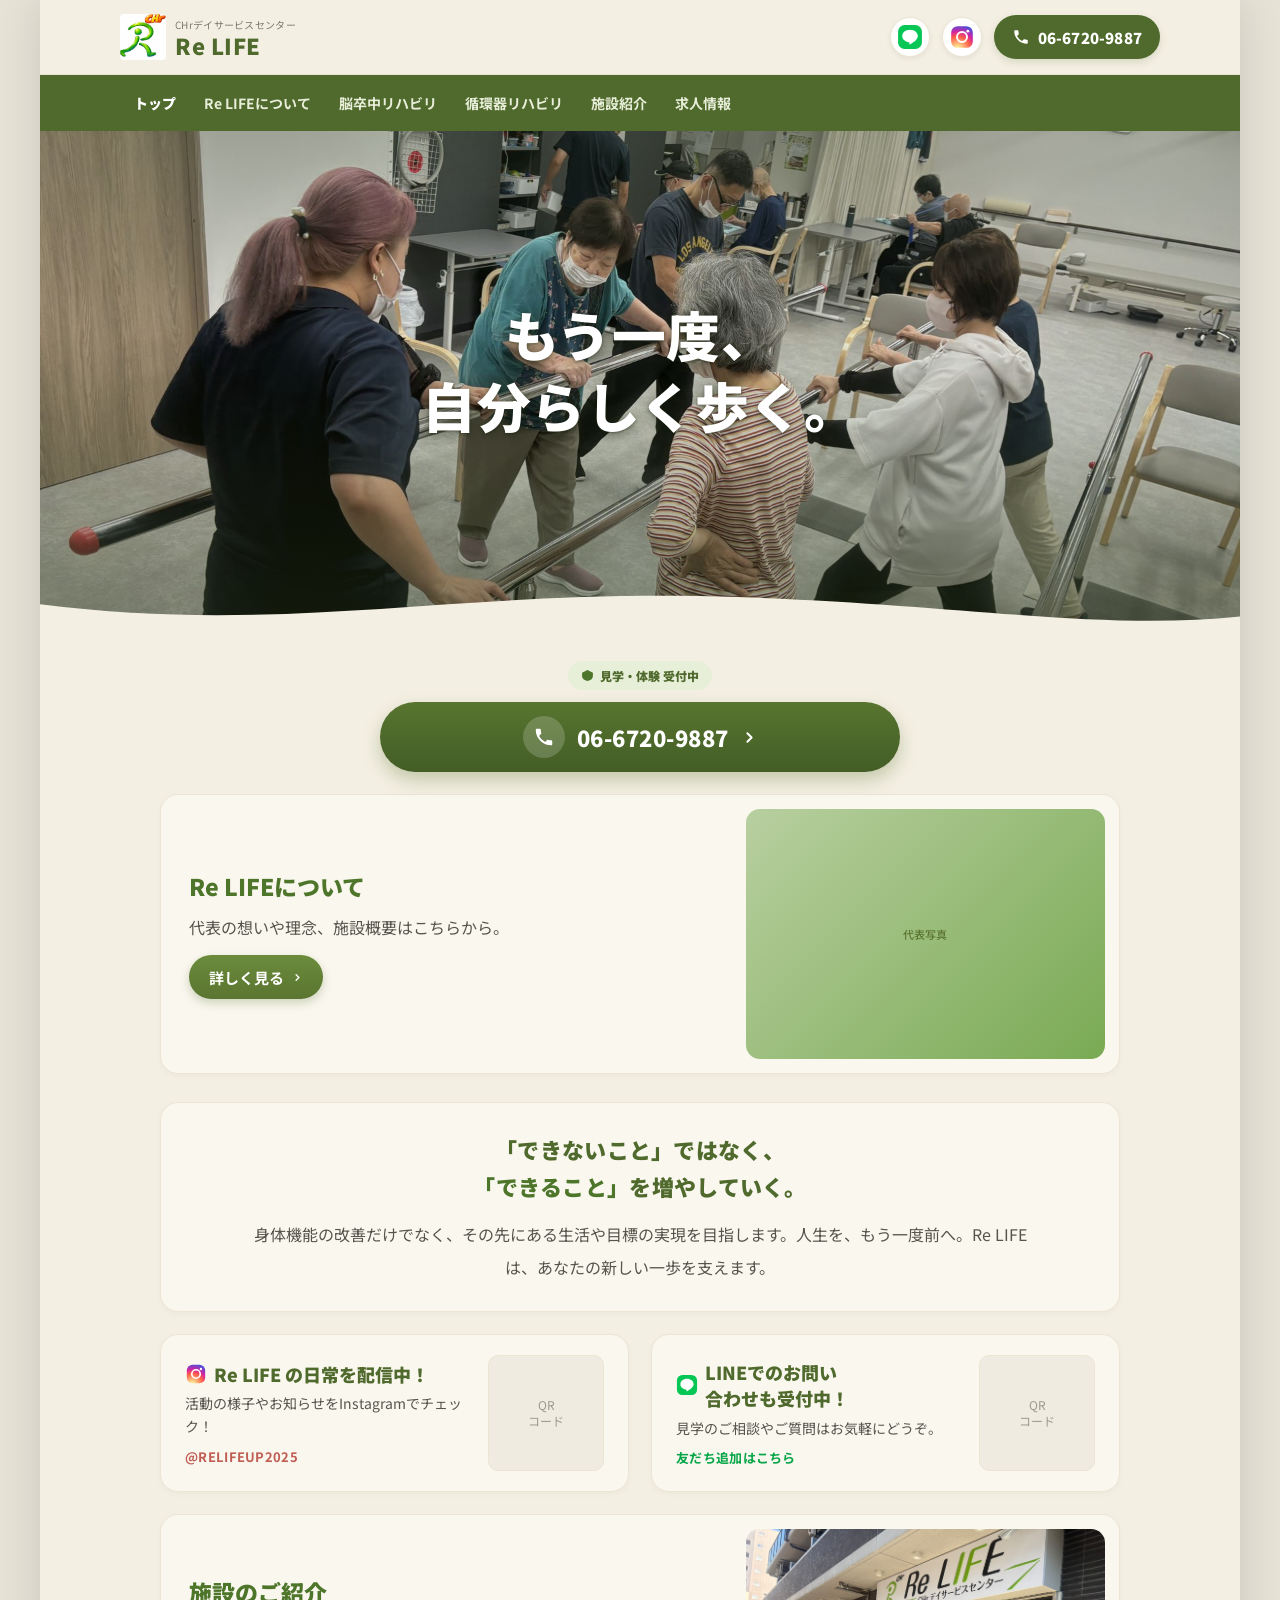
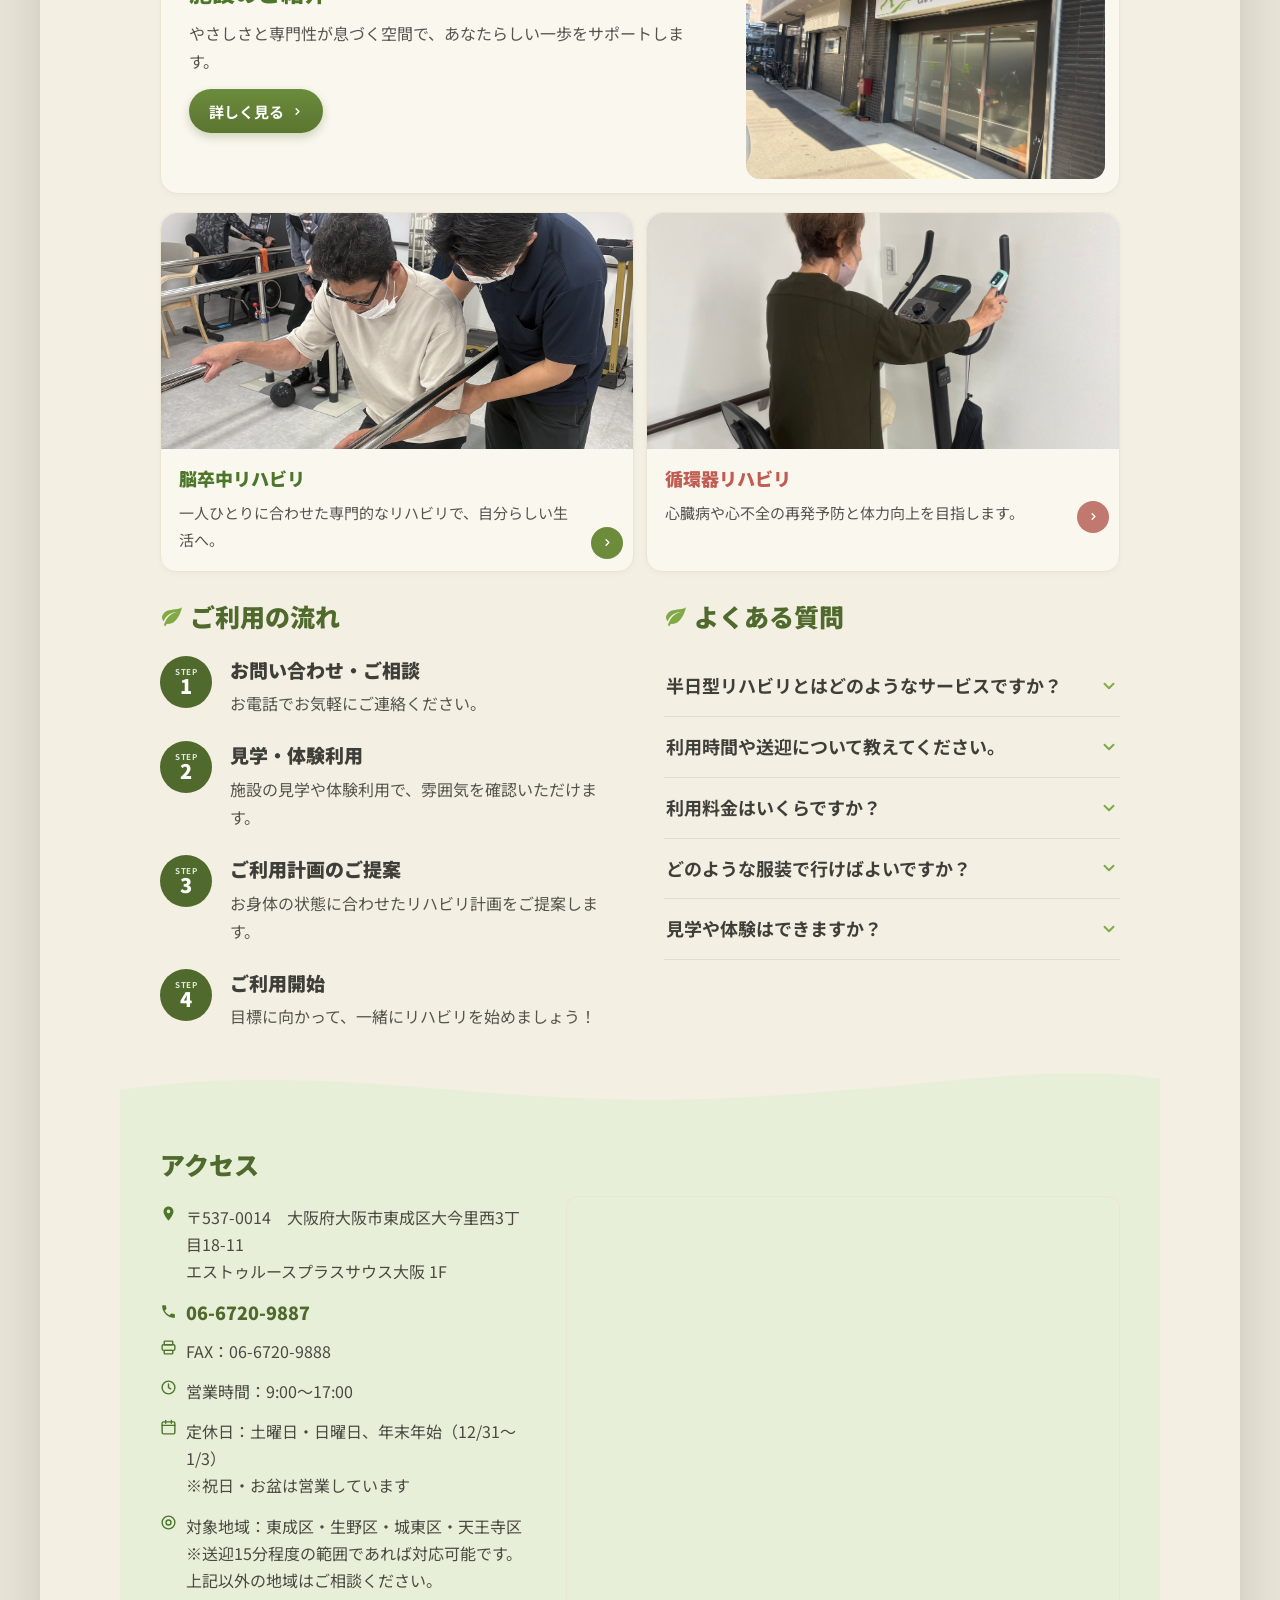
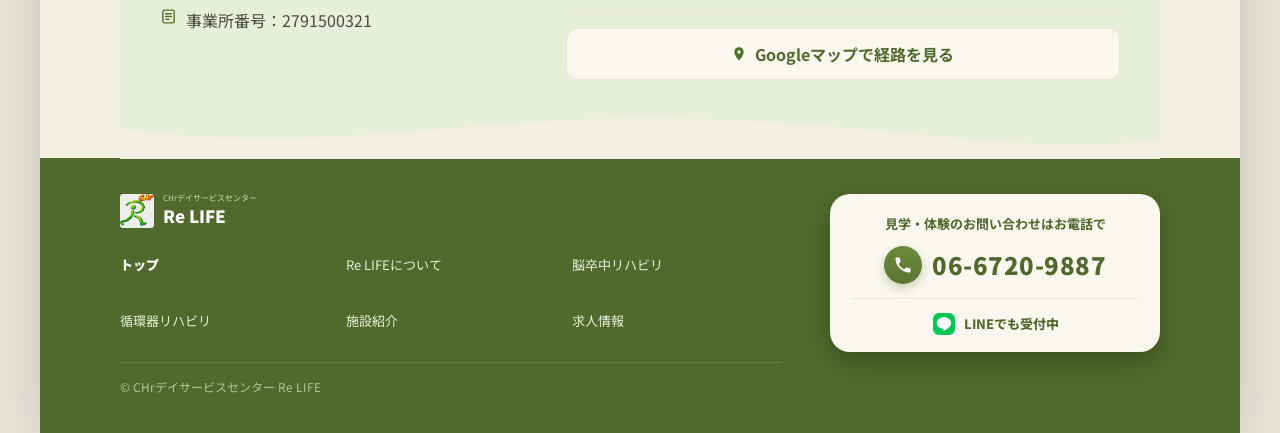
==== commit 4e62181f: "受領写真を各ページへ投入し、リハビリカード・アクセス欄・フッターの見せ方を調整 Co-Authored-By: Claude Opus 5 <noreply@anthropic.com>" ====
--- a/index.html
+++ b/index.html
@@ -1,4 +1,4 @@
-<!DOCTYPE html>
+﻿<!DOCTYPE html>
 <html lang="ja">
 <head>
 <meta charset="UTF-8">
@@ -38,10 +38,10 @@
       <!-- ★★ 公開前に必ず差し替え：LINE公式アカウントのURL（千原さん待ち）
            全6ページのヘッダーに同じURLが入っている（index / about / facility / recruit / nosotchu-reha / junkanki-reha）。
            トップの「SNSカード」内のLINEボタンにも同じURLを入れること。 -->
-      <a href="https://lin.ee/PLACEHOLDER" class="site-header__sns" target="_blank" rel="noopener noreferrer" aria-label="LINEで友だち追加">
+      <a href="https://line.me/ti/p/TNzLzJ45UP" class="site-header__sns" target="_blank" rel="noopener noreferrer" aria-label="LINEで友だち追加">
         <svg viewBox="0 0 24 24" width="26" height="26" aria-hidden="true"><rect x="1" y="1" width="22" height="22" rx="6" fill="#06C755"></rect><path d="M19.2 11.1c0-3.2-3.2-5.8-7.2-5.8s-7.2 2.6-7.2 5.8c0 2.9 2.6 5.3 6 5.7.24.05.56.16.64.36.07.18.05.46.02.64l-.1.6c-.03.18-.14.7.62.38s4.05-2.39 5.53-4.09c1.02-1.12 1.69-2.26 1.69-3.57z" fill="#fff"></path></svg>
       </a>
-      <a href="https://www.instagram.com/relifeup2025" class="site-header__sns" target="_blank" rel="noopener noreferrer" aria-label="Instagram @relifeup2025">
+      <a href="https://www.instagram.com/relifeup2025?utm_source=qr" class="site-header__sns" target="_blank" rel="noopener noreferrer" aria-label="Instagram @relifeup2025">
         <svg viewBox="0 0 24 24" width="26" height="26" aria-hidden="true">
           <defs><radialGradient id="igHeader" cx="30%" cy="107%" r="135%"><stop offset="0%" stop-color="#fdf497"></stop><stop offset="5%" stop-color="#fdf497"></stop><stop offset="45%" stop-color="#fd5949"></stop><stop offset="60%" stop-color="#d6249f"></stop><stop offset="90%" stop-color="#285AEB"></stop></radialGradient></defs>
           <rect x="2" y="2" width="20" height="20" rx="6" fill="url(#igHeader)"></rect>
@@ -81,11 +81,11 @@
   <main id="main-content">
   <!-- HERO（全幅の自動スライド＋コピー重ね） -->
   <!--
-    ★ 4枚とも「仮置き」の写真。既存ページ用に受領済みのものを流用している。
+    ★ 1枚目＝2026-08-12 受領の平行棒歩行訓練（本番写真）。2〜3枚目は既存ページからの仮置き。
        本番用は「写真依頼リスト No.1」＝トップ用の横長写真（候補5〜6枚から3〜4枚を選ぶ）。
        届いたら各 <img> の src を差し替える（装飾扱いなので alt は空のままでよい）。
        ※「トップとギャラリーで同じ写真を使わない」方針があるため、
-         本番写真が届いた時点で 2〜4枚目は必ず差し替えること。
+         本番写真が届いた時点で 2〜3枚目は必ず差し替えること。
     スライドは3枚でも4枚でも動く（不要な .hero-slide を削除するだけ）。
     切替間隔は data-hero-interval（ミリ秒）で変更できる。
   -->
@@ -93,8 +93,8 @@
     <div class="hero-slider" data-hero-slider data-hero-interval="5000">
       <div class="hero-slider__stage">
         <div class="hero-slide is-active">
-          <!-- 仮：脳卒中リハビリの3ショット -->
-          <img src="素材/写真/nosotchu_reha_3shot.jpg" alt="" loading="eager" decoding="async">
+          <!-- 本番：平行棒での歩行訓練（2026-08-12 受領。求人ページのリハビリ助手カードと共用） -->
+          <img src="素材/写真/reha_heiko-bo.jpg" alt="" style="object-position:62% 42%;" loading="eager" fetchpriority="high" decoding="async">
         </div>
         <div class="hero-slide">
           <!-- 仮：トレッドミル（循環器ギャラリーと重複中） -->
@@ -197,7 +197,7 @@
          └ スマホでQRを出しても本人は読み取れないため（2026-08-06 打合せでの決定）
        ★★ 千原さんから届き次第、以下2点を差し替える
          ① QR画像 … 各カードの .home-sns-card__qr の中身を <img src="素材/QR/○○.png" alt=""> に置き換え
-         ② LINEのURL … このセクションのLINEボタン＋全6ページのヘッダー（https://lin.ee/PLACEHOLDER） -->
+         ② LINEのURL … このセクションのLINEボタン＋全6ページのヘッダー（https://line.me/ti/p/TNzLzJ45UP） -->
   <section style="padding:14px 18px;">
     <div class="home-sns-row">
 
@@ -216,7 +216,7 @@
           <p class="home-sns-card__lead">活動の様子やお知らせをInstagramでチェック！</p>
           <div class="home-sns-card__id">@RELIFEUP2025</div>
         </div>
-        <a href="https://www.instagram.com/relifeup2025" class="home-sns-card__action" target="_blank" rel="noopener noreferrer" aria-label="Instagram @relifeup2025">
+        <a href="https://www.instagram.com/relifeup2025?utm_source=qr" class="home-sns-card__action" target="_blank" rel="noopener noreferrer" aria-label="Instagram @relifeup2025">
           <!-- QRコードをここに差し替え（PC・タブレットのみ表示） -->
           <span class="home-sns-card__qr"><span>QR<br>コード</span></span>
           <span class="home-sns-card__tap" aria-hidden="true">
@@ -241,7 +241,7 @@
           <div class="home-sns-card__id home-sns-card__id--line">友だち追加はこちら</div>
         </div>
         <!-- ★★ 公開前に必ず差し替え：LINE公式アカウントのURL -->
-        <a href="https://lin.ee/PLACEHOLDER" class="home-sns-card__action" target="_blank" rel="noopener noreferrer" aria-label="LINEで友だち追加">
+        <a href="https://line.me/ti/p/TNzLzJ45UP" class="home-sns-card__action" target="_blank" rel="noopener noreferrer" aria-label="LINEで友だち追加">
           <!-- QRコードをここに差し替え（PC・タブレットのみ表示） -->
           <span class="home-sns-card__qr"><span>QR<br>コード</span></span>
           <span class="home-sns-card__tap" aria-hidden="true">
@@ -264,9 +264,9 @@
           <svg viewBox="0 0 24 24" width="11" height="11" fill="none" stroke="#fff" stroke-width="3" stroke-linecap="round" stroke-linejoin="round" aria-hidden="true"><path d="M9 6l6 6-6 6"></path></svg>
         </a>
       </div>
-      <!-- 施設写真をここに差し替え -->
+      <!-- 施設写真：外観（2026-08-12 受領） -->
       <div class="home-feature-card__image">
-        <div class="img-ph" style="background:linear-gradient(135deg,#d0ddb8,#a0bc70);">施設写真</div>
+        <img src="素材/写真/facility_exterior.jpg" alt="Re LIFE の建物外観と看板" style="object-position:60% 50%;" loading="lazy" decoding="async">
       </div>
     </div>
   </section>
@@ -275,8 +275,9 @@
   <section class="home-rehab-grid" style="padding:10px 18px 8px;display:grid;grid-template-columns:1fr 1fr;gap:12px;">
     <a href="nosotchu-reha.html" class="card home-rehab-card" style="text-decoration:none;color:inherit;border-radius:16px;overflow:hidden;">
       <div style="overflow:hidden;border-radius:16px;">
-        <div style="width:100%;height:88px;overflow:hidden;">
-          <div class="img-ph" style="height:88px;background:linear-gradient(135deg,#c8d8a8,#8fb060);">脳卒中写真</div>
+        <!-- サムネは各ページのヒーローと同じ写真を使い、リンク先と見た目を揃えている（意図的な重複） -->
+        <div class="home-rehab-card__media">
+          <img src="素材/写真/nosotchu_hero_hoko-kunren.jpg" alt="" style="--thumb-y:42%;--thumb-y-pc:28%;" loading="lazy" decoding="async">
         </div>
         <div class="home-rehab-card__content" style="padding:12px 12px 14px;position:relative;">
           <h3 class="home-rehab-card__title" style="font-size:14px;font-weight:900;color:var(--green);margin-bottom:7px;">脳卒中リハビリ</h3>
@@ -289,8 +290,8 @@
     </a>
     <a href="junkanki-reha.html" class="card home-rehab-card" style="text-decoration:none;color:inherit;border-radius:16px;overflow:hidden;">
       <div style="overflow:hidden;border-radius:16px;">
-        <div style="width:100%;height:88px;overflow:hidden;">
-          <div class="img-ph" style="height:88px;background:linear-gradient(135deg,#e8d0d0,#c07878);">循環器写真</div>
+        <div class="home-rehab-card__media">
+          <img src="素材/写真/junkanki_gallery_01_upright-ergometer.jpg" alt="" style="--thumb-y:45%;--thumb-y-pc:28%;" loading="lazy" decoding="async">
         </div>
         <div class="home-rehab-card__content" style="padding:12px 12px 14px;position:relative;">
           <h3 class="home-rehab-card__title" style="font-size:14px;font-weight:900;color:var(--red);margin-bottom:7px;">循環器リハビリ</h3>
@@ -376,8 +377,14 @@
     </div>
   </section>
 
-  <!-- ACCESS -->
-  <section class="access-section" style="padding:22px 18px 10px;">
+  <!-- ACCESS
+       2026-08-13: 上の「ご利用の流れ／よくある質問」と同じベージュ地で地続きに見えていたため、
+       ここだけ薄緑の帯にして章の切り替わりを示す。上下の波形はヒーロー下端・各ページの
+       ページヘッダーで使っているものと同じ意匠（塗りは隣り合うセクションの背景色）。 -->
+  <section class="access-section">
+    <svg class="access-section__wave access-section__wave--top" viewBox="0 0 430 40" preserveAspectRatio="none" aria-hidden="true">
+      <path d="M0,0 L0,22 C90,0 150,36 250,28 C330,22 380,2 430,14 L430,0 Z" fill="#f4efe3"></path>
+    </svg>
     <h2 style="font-size:19px;font-weight:900;color:var(--green-dark);margin-bottom:14px;">アクセス</h2>
     <div class="access-layout">
     <div class="access-map">
@@ -420,14 +427,15 @@
         <svg viewBox="0 0 24 24" width="17" height="17" fill="none" stroke="var(--green)" stroke-width="2" style="flex:none;margin-top:1px;" aria-hidden="true"><circle cx="12" cy="12" r="9"></circle><circle cx="12" cy="12" r="3.5"></circle></svg>
         <span>対象地域：東成区・生野区・城東区・天王寺区<br>※送迎15分程度の範囲であれば対応可能です。上記以外の地域はご相談ください。</span>
       </div>
-      <!-- 事業所番号が千原さんから届いたら、下のブロックのコメントを外して番号を入れる
       <div style="display:flex;gap:9px;font-size:13px;line-height:1.6;color:#4a4a42;">
         <svg viewBox="0 0 24 24" width="17" height="17" fill="none" stroke="var(--green)" stroke-width="2" style="flex:none;margin-top:1px;" aria-hidden="true"><rect x="4" y="3" width="16" height="18" rx="2"></rect><path d="M8 8h8M8 12h8M8 16h5" stroke-linecap="round"></path></svg>
-        <span>事業所番号：0000000000</span>
-      </div>
-      -->
-    </div>
-    </div>
+        <span>事業所番号：2791500321</span>
+      </div>
+    </div>
+    </div>
+    <svg class="access-section__wave access-section__wave--bottom" viewBox="0 0 430 40" preserveAspectRatio="none" aria-hidden="true">
+      <path d="M0,40 L0,18 C90,40 150,4 250,12 C330,18 380,38 430,26 L430,40 Z" fill="#f4efe3"></path>
+    </svg>
   </section>
 
   <!-- BOTTOM CTA
@@ -451,7 +459,7 @@
         </div>
       </a>
       <!-- ★★ 公開前に必ず差し替え：LINE公式アカウントのURL（600px以上でのみ表示） -->
-      <a href="https://lin.ee/PLACEHOLDER" class="cta-block__line" target="_blank" rel="noopener noreferrer">
+      <a href="https://line.me/ti/p/TNzLzJ45UP" class="cta-block__line" target="_blank" rel="noopener noreferrer">
         <span class="cta-block__line-icon">
           <svg viewBox="0 0 24 24" width="32" height="32" aria-hidden="true"><rect x="1" y="1" width="22" height="22" rx="6" fill="#06C755"></rect><path d="M19.2 11.1c0-3.2-3.2-5.8-7.2-5.8s-7.2 2.6-7.2 5.8c0 2.9 2.6 5.3 6 5.7.24.05.56.16.64.36.07.18.05.46.02.64l-.1.6c-.03.18-.14.7.62.38s4.05-2.39 5.53-4.09c1.02-1.12 1.69-2.26 1.69-3.57z" fill="#fff"></path></svg>
         </span>
@@ -461,8 +469,12 @@
   </section>
 
   </main>
-  <!-- FOOTER -->
+  <!-- FOOTER
+       2026-08-13: 960px以上ではフッターを「左＝情報／右＝CTA」の2カラムにした。
+       PCではフッター右側が大きく空いていたため。599〜959pxは従来どおり縦積みで、
+       CTAは本文末（.final-contact-section）が担う。 -->
   <footer class="site-footer">
+    <div class="site-footer__body">
     <div class="site-footer__logo">
       <img src="素材/ロゴ/logo_chr_relife.jpg" alt="Re LIFE ロゴ">
       <div>
@@ -478,12 +490,28 @@
       <a href="facility.html">施設紹介</a>
       <a href="recruit.html">求人情報</a>
     </nav>
+    <!-- 2026-08-13: 住所・TEL・FAXを削除（ユーザー判断）。右側に余白が出るうえ、
+         所在地はトップのアクセス欄、電話はフッター右のCTAが担うため。ここは著作権表示だけ -->
     <div class="site-footer__info">
-      〒537-0014<br>
-      大阪府大阪市東成区大今里西3丁目18-11<br>
-      エストゥルースプラスサウス大阪 1F<br>
-      TEL：06-6720-9887 / FAX：06-6720-9888
       <span class="site-footer__copy">© CHrデイサービスセンター Re LIFE</span>
+    </div>
+    </div>
+    <!-- 960px以上でのみ表示。フッターが濃緑なので白カードで浮かせる -->
+    <div class="site-footer__cta">
+      <a href="tel:0667209887" class="footer-cta__main">
+        <span class="footer-cta__label">見学・体験のお問い合わせはお電話で</span>
+        <span class="footer-cta__tel">
+          <span class="footer-cta__tel-icon">
+            <svg viewBox="0 0 24 24" width="20" height="20" fill="#fff" aria-hidden="true"><path d="M6.62 10.79a15.53 15.53 0 0 0 6.59 6.59l2.2-2.2a1 1 0 0 1 1.02-.24 11.36 11.36 0 0 0 3.57.57 1 1 0 0 1 1 1V20a1 1 0 0 1-1 1A17 17 0 0 1 3 4a1 1 0 0 1 1-1h3.5a1 1 0 0 1 1 1c0 1.25.2 2.45.57 3.57a1 1 0 0 1-.25 1.02l-2.2 2.2z"></path></svg>
+          </span>
+          <span class="footer-cta__tel-num">06-6720-9887</span>
+        </span>
+      </a>
+      <!-- ★★ 公開前に必ず差し替え：LINE公式アカウントのURL -->
+      <a href="https://line.me/ti/p/TNzLzJ45UP" class="footer-cta__line" target="_blank" rel="noopener noreferrer">
+        <svg viewBox="0 0 24 24" width="24" height="24" aria-hidden="true"><rect x="1" y="1" width="22" height="22" rx="6" fill="#06C755"></rect><path d="M19.2 11.1c0-3.2-3.2-5.8-7.2-5.8s-7.2 2.6-7.2 5.8c0 2.9 2.6 5.3 6 5.7.24.05.56.16.64.36.07.18.05.46.02.64l-.1.6c-.03.18-.14.7.62.38s4.05-2.39 5.53-4.09c1.02-1.12 1.69-2.26 1.69-3.57z" fill="#fff"></path></svg>
+        LINEでも受付中
+      </a>
     </div>
   </footer>
 
@@ -491,10 +519,11 @@
 <!-- 右下に浮くLINEボタン（スマホ専用／600px以上では非表示）
      ★★ 公開前に必ず差し替え：LINE公式アカウントのURL
      .lp は幅によって overflow:hidden になるため、必ず .lp の外に置くこと -->
-<a href="https://lin.ee/PLACEHOLDER" class="line-fab" target="_blank" rel="noopener noreferrer">
+<a href="https://line.me/ti/p/TNzLzJ45UP" class="line-fab" target="_blank" rel="noopener noreferrer">
   <svg viewBox="0 0 24 24" width="28" height="28" aria-hidden="true"><path d="M12 3.6c-4.7 0-8.5 3-8.5 6.8 0 3.4 3 6.2 7.1 6.7.28.06.65.19.75.42.08.21.05.54.03.75l-.12.7c-.04.21-.17.83.73.45s4.8-2.83 6.55-4.84C19.8 12.9 20.5 11.5 20.5 10.4c0-3.8-3.8-6.8-8.5-6.8z" fill="#fff"></path></svg>
   LINE受付中
 </a>
 <script src="site.js"></script>
 </body>
 </html>
+
--- a/style.css
+++ b/style.css
@@ -462,6 +462,50 @@
   object-fit: cover;
 }
 
+/* トップの「脳卒中リハビリ／循環器リハビリ」カードの写真枠（2026-08-13）。
+   以前は 88px（PCのみ180px）の高さ固定だった。599px以下ではカードが1カラム＝全幅になるため、
+   88px だと 4:1 の細長い帯に潰れていた。高さは比率で持たせる。 */
+.home-rehab-card__media {
+  width: 100%;
+  aspect-ratio: 16 / 9;
+  overflow: hidden;
+}
+.home-rehab-card__media img,
+.home-rehab-card__media .img-ph {
+  display: block;
+  width: 100%;
+  height: 100%;
+  object-fit: cover;
+  /* 縦位置は写真ごとに調整する。スマホ＝--thumb-y、PC＝--thumb-y-pc（枠が浅くなるぶん上寄せ） */
+  object-position: var(--thumb-x, 50%) var(--thumb-y, 45%);
+}
+/* PCは2カラムで1枚あたりが広くなる。16:9のままだと写真だけが大きくなりすぎるので浅くする */
+@media (min-width: 960px) {
+  .home-rehab-card__media { aspect-ratio: 2 / 1; }
+  .home-rehab-card__media img {
+    object-position: var(--thumb-x, 50%) var(--thumb-y-pc, 28%);
+  }
+}
+
+/* トップのアクセス欄（2026-08-13）。上のFAQと同じベージュ地で境界が分からなかったため、
+   ここだけ薄緑の帯にした。上下の波形は隣のセクションの背景色（--page-bg）で塗り、
+   帯の内側が薄緑として残る仕組み。padding の上下は波形の高さぶん余分に取っている。 */
+.access-section {
+  position: relative;
+  padding: 54px 18px 46px;
+  background: var(--green-pale);
+}
+.access-section__wave {
+  position: absolute;
+  left: 0;
+  display: block;
+  width: 100%;
+  height: 40px;
+  pointer-events: none;
+}
+.access-section__wave--top { top: -1px; }
+.access-section__wave--bottom { bottom: -1px; }
+
 .home-philosophy-card {
   padding: 24px 20px;
   text-align: center;
@@ -761,7 +805,14 @@
   border-top: 1px solid rgba(255,255,255,.15);
   padding-top: 14px;
 }
-.site-footer__copy { display: block; margin-top: 8px; opacity: .8; }
+/* 2026-08-13: 住所・TEL・FAXを外したので、このブロックの中身は著作権表示だけ。
+   以前は住所の下にぶら下げていたぶんの margin-top を落としてある */
+.site-footer__copy { display: block; opacity: .8; }
+
+/* フッター内のCTA（2026-08-13）。960px以上でのみ出す。
+   それ未満は本文末の .final-contact-section が担うので、同じものを2回出さないよう隠しておく。
+   実際の見た目（白カード）は 960px 以上のブロックで定義している。 */
+.site-footer__cta { display: none; }
 
 /* ===================================================
    チップ（主な内容などのタグ）
@@ -980,15 +1031,8 @@
   }
 
   .home-rehab-card__content { padding: 16px 18px 18px !important; }
-  .home-rehab-card > div > div:first-child {
-    height: 180px !important;
-  }
-  .home-rehab-card > div > div:first-child .img-ph,
-  .home-rehab-card > div > div:first-child img {
-    height: 100% !important;
-    width: 100%;
-    object-fit: cover;
-  }
+  /* 写真の高さは .home-rehab-card__media の aspect-ratio が持つ（2026-08-13）。
+     ここで height を固定すると比率指定が効かなくなるため置かない */
   .home-rehab-card__title { font-size: 18px !important; margin-bottom: 9px !important; }
   .home-rehab-card__body {
     padding-right: 46px !important;
@@ -1041,6 +1085,8 @@
   section[aria-labelledby="recruitment-heading"] > h2 { font-size: 28px !important; }
   section[aria-labelledby="recruitment-heading"] > .card h3 { font-size: 23px !important; }
   section[aria-labelledby="recruitment-heading"] > .card ul { font-size: 15.5px !important; line-height: 1.85 !important; }
+  .access-section { padding: 86px 40px 78px; }
+  .access-section__wave { height: 56px; }
   .access-section > h2 { font-size: 25px !important; }
   .access-map > a[style*="font-size"] { font-size: 16px !important; }
   .access-details > div[style*="font-size"] { font-size: 16px !important; line-height: 1.7 !important; }
@@ -1099,11 +1145,82 @@
     padding-left: max(40px, calc((100% - 1040px) / 2 + 40px)) !important;
   }
 
+  /* 左＝ロゴ／ナビ／住所、右＝CTA の2カラム。右側が空いていたのを埋める（2026-08-13） */
   .site-footer {
+    display: grid;
+    grid-template-columns: minmax(0, 1fr) 330px;
+    gap: 48px;
+    align-items: start;
     padding: 36px max(40px, calc((100% - 1040px) / 2));
   }
-  .site-footer__nav-grid { grid-template-columns: repeat(6, 1fr); gap: 16px; font-size: 13px; }
+  .site-footer__body { min-width: 0; }
+  /* 右にCTAが入って左が約700pxになったため、6列だと「Re LIFEについて」が折り返す。3列2行にする */
+  .site-footer__nav-grid { grid-template-columns: repeat(3, minmax(0, 1fr)); gap: 12px 16px; font-size: 13px; }
   .site-footer__info { font-size: 12px; }
+
+  /* CTAは濃緑のフッターの上に白カードで浮かせる。中の文字は本文と同じ緑系にして反転を防ぐ */
+  .site-footer__cta {
+    display: block;
+    padding: 20px 22px 16px;
+    background: var(--card-bg);
+    border-radius: 20px;
+    box-shadow: 0 10px 26px rgba(0,0,0,.24);
+  }
+  .footer-cta__main {
+    display: block;
+    text-decoration: none;
+  }
+  .footer-cta__label {
+    display: block;
+    margin-bottom: 12px;
+    color: var(--green-dark);
+    font-size: 13px;
+    font-weight: 700;
+    line-height: 1.5;
+    text-align: center;
+  }
+  .footer-cta__tel {
+    display: flex;
+    align-items: center;
+    justify-content: center;
+    gap: 10px;
+  }
+  .footer-cta__tel-icon {
+    display: flex;
+    align-items: center;
+    justify-content: center;
+    flex: none;
+    width: 38px;
+    height: 38px;
+    border-radius: 50%;
+    background: linear-gradient(180deg, var(--green-mid), var(--green-btn));
+    box-shadow: 0 4px 10px rgba(90,117,48,.3);
+  }
+  .footer-cta__tel-num {
+    color: var(--green-dark);
+    font-size: 24px;
+    font-weight: 900;
+    letter-spacing: .5px;
+    white-space: nowrap;
+  }
+  .footer-cta__line {
+    display: flex;
+    align-items: center;
+    justify-content: center;
+    gap: 8px;
+    margin-top: 14px;
+    padding-top: 13px;
+    border-top: 1px solid var(--card-border);
+    color: var(--green-dark);
+    font-size: 13px;
+    font-weight: 800;
+    text-decoration: none;
+  }
+  .footer-cta__main:hover .footer-cta__tel-num,
+  .footer-cta__line:hover { text-decoration: underline; }
+
+  /* 本文末のCTAはフッターへ移したので、この幅では出さない */
+  .final-contact-section { display: none; }
 }
 
 /* ===================================================
@@ -1500,6 +1617,19 @@
 .facility-gallery__media img {
   height: 100% !important;
   object-fit: cover;
+  object-position: 50% 50%;
+}
+/* 写真の下の見出し（2026-08-13）。何の場所か分からない写真があるため文字を添える */
+.facility-gallery__caption {
+  padding: 8px 10px 10px;
+  color: var(--green-dark);
+  font-size: 12px;
+  font-weight: 700;
+  text-align: center;
+  letter-spacing: .02em;
+}
+@media (min-width: 600px) {
+  .facility-gallery__caption { padding: 10px 12px 12px; font-size: 14px; }
 }
 
 /* ---------------------------------------------------
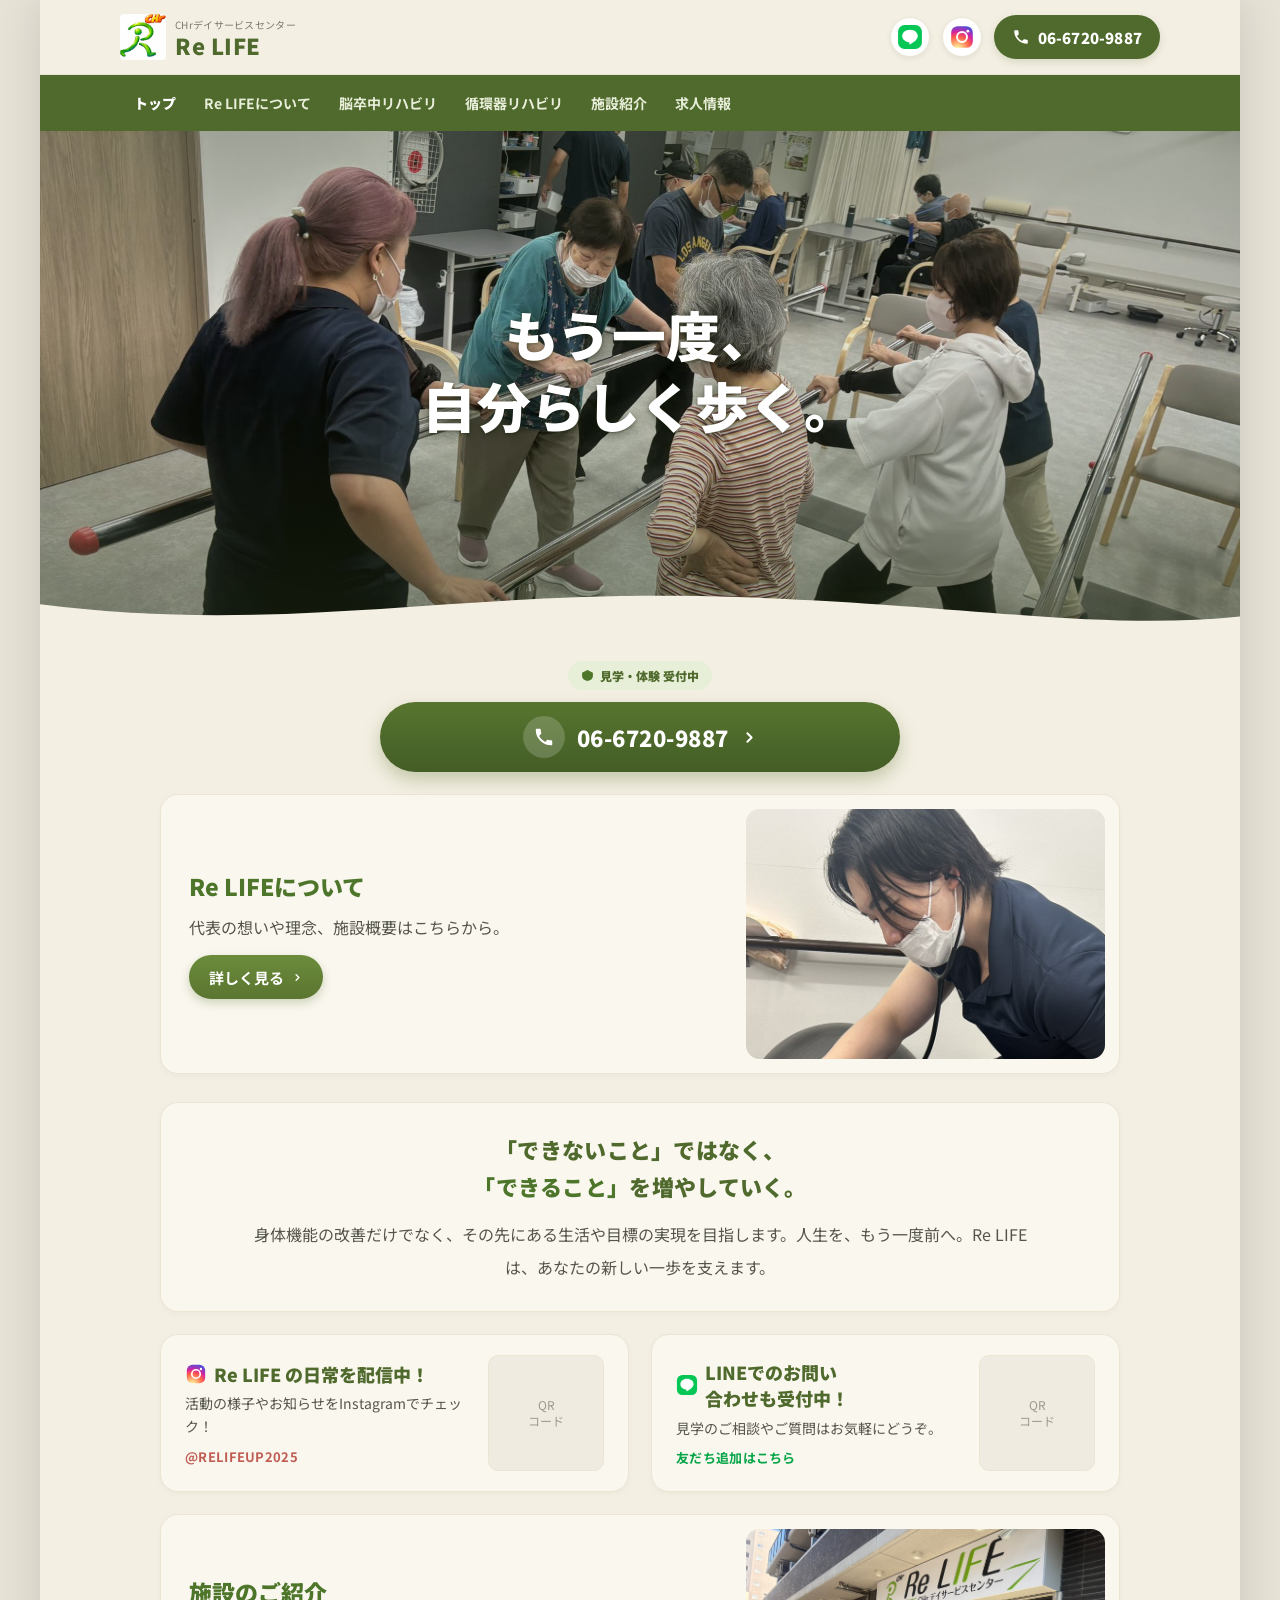
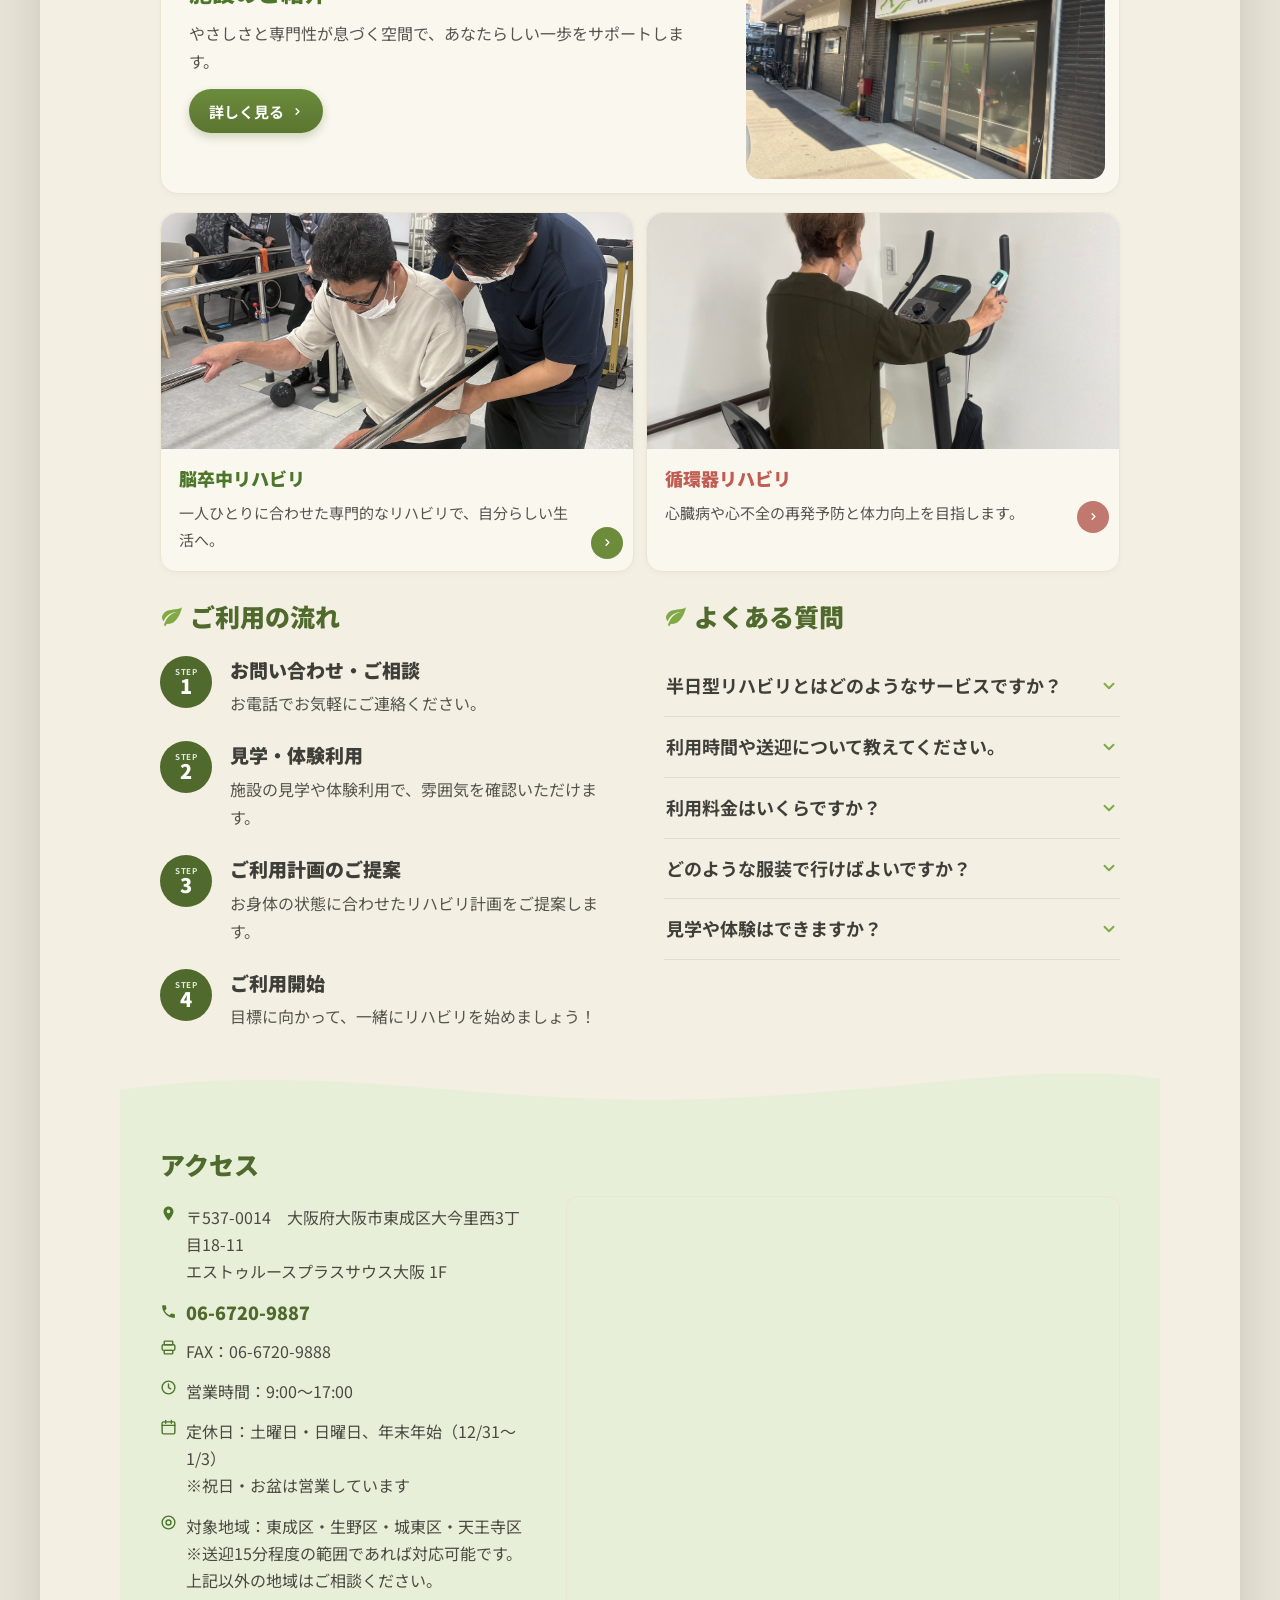
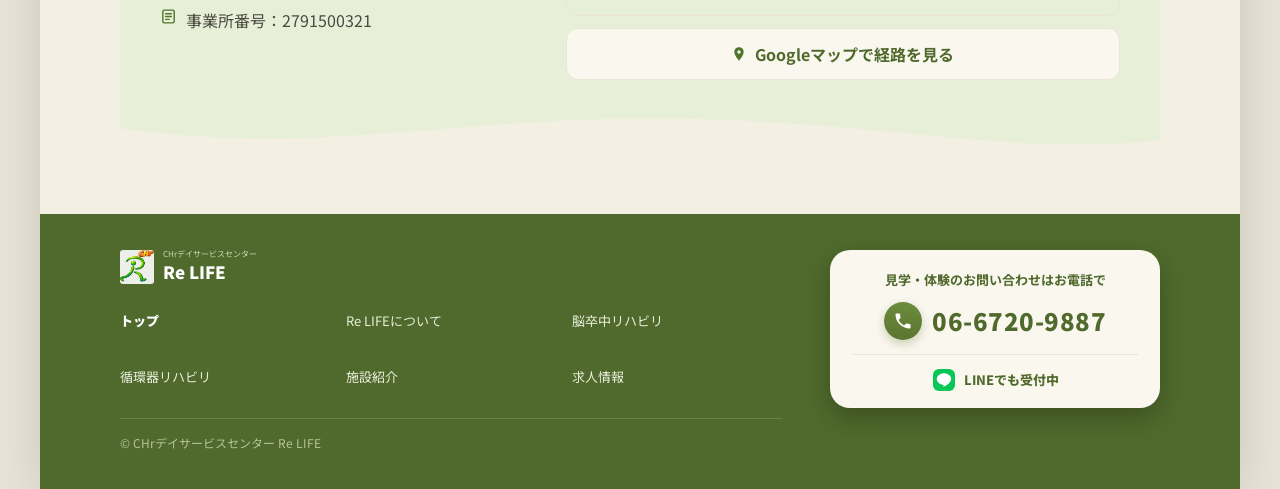
==== commit c3ca263e: "受領写真を各ページへ当て込み、写真枠のプレースホルダを解消 - トップのヒーロー2〜3枚目を本番写真に（ギャラリーとの重複を解消） - 循環器: 最上部を体調確認に差し替え、ギャラリー4枠目の「写真追" ====
--- a/index.html
+++ b/index.html
@@ -97,12 +97,12 @@
           <img src="素材/写真/reha_heiko-bo.jpg" alt="" style="object-position:62% 42%;" loading="eager" fetchpriority="high" decoding="async">
         </div>
         <div class="hero-slide">
-          <!-- 仮：トレッドミル（循環器ギャラリーと重複中） -->
-          <img src="素材/写真/junkanki_gallery_03_treadmill.jpg" alt="" loading="lazy" decoding="async">
+          <!-- 本番：平行棒のある訓練スペース（2026-08-19 受領 No.09）。壁のロゴが入るよう少し上寄せ -->
+          <img src="素材/写真/top_hero_heikobo-space.jpg" alt="" style="object-position:50% 42%;" loading="lazy" decoding="async">
         </div>
         <div class="hero-slide">
-          <!-- 仮：電気刺激（脳卒中ギャラリーと重複中） -->
-          <img src="素材/写真/nosotchu_gallery_01_denki-shigeki.jpg" alt="" loading="lazy" decoding="async">
+          <!-- 本番：利用者の集合カット（2026-08-19 受領 No.26）。★掲載許諾の確認が要る -->
+          <img src="素材/写真/top_hero_riyousha-group.jpg" alt="" style="object-position:50% 48%;" loading="lazy" decoding="async">
         </div>
       </div>
       <div class="hero-slider__scrim" aria-hidden="true"></div>
@@ -176,9 +176,10 @@
           <svg viewBox="0 0 24 24" width="11" height="11" fill="none" stroke="#fff" stroke-width="3" stroke-linecap="round" stroke-linejoin="round" aria-hidden="true"><path d="M9 6l6 6-6 6"></path></svg>
         </a>
       </div>
-      <!-- 代表 顔写真をここに差し替え -->
+      <!-- 2026-08-20: 写真リスト No.11。about の代表挨拶と同じ顔クロップ（daihyo_face.jpg）。
+           枠はスマホ 140×120・PC 100%×250px と横長なので、正方形素材の上下が切れる -->
       <div class="home-feature-card__image">
-        <div class="img-ph" style="background:linear-gradient(135deg,#b8cfa0,#7aaa54);">代表写真</div>
+        <img src="素材/写真/daihyo_face.jpg" alt="代表 千原 廣貴" style="object-position:45% 38%;" loading="lazy" decoding="async">
       </div>
     </div>
   </section>
--- a/style.css
+++ b/style.css
@@ -1219,8 +1219,14 @@
   .footer-cta__main:hover .footer-cta__tel-num,
   .footer-cta__line:hover { text-decoration: underline; }
 
-  /* 本文末のCTAはフッターへ移したので、この幅では出さない */
-  .final-contact-section { display: none; }
+  /* 本文末のCTAはフッターへ移したので、この幅では中身を出さない。
+     ただし 2026-08-20 まで display:none で要素ごと消していたため、本文最後のセクション
+     （下 padding が 6〜8px しかない）とフッターの緑帯が詰まって見えていた。
+     中身だけ隠して、フッター手前の余白は残す。 */
+  .final-contact-section {
+    padding: 0 18px 56px !important;
+  }
+  .final-contact-section > * { display: none; }
 }
 
 /* ===================================================
@@ -1619,18 +1625,8 @@
   object-fit: cover;
   object-position: 50% 50%;
 }
-/* 写真の下の見出し（2026-08-13）。何の場所か分からない写真があるため文字を添える */
-.facility-gallery__caption {
-  padding: 8px 10px 10px;
-  color: var(--green-dark);
-  font-size: 12px;
-  font-weight: 700;
-  text-align: center;
-  letter-spacing: .02em;
-}
-@media (min-width: 600px) {
-  .facility-gallery__caption { padding: 10px 12px 12px; font-size: 14px; }
-}
+/* 2026-08-20: 写真の下のキャプション（.facility-gallery__caption）は不要になったため削除（ユーザー指示）。
+   ギャラリーは写真だけを並べる。 */
 
 /* ---------------------------------------------------
    求人カード：上に写真枠、下に条件テキスト（3職種とも同じ形）
